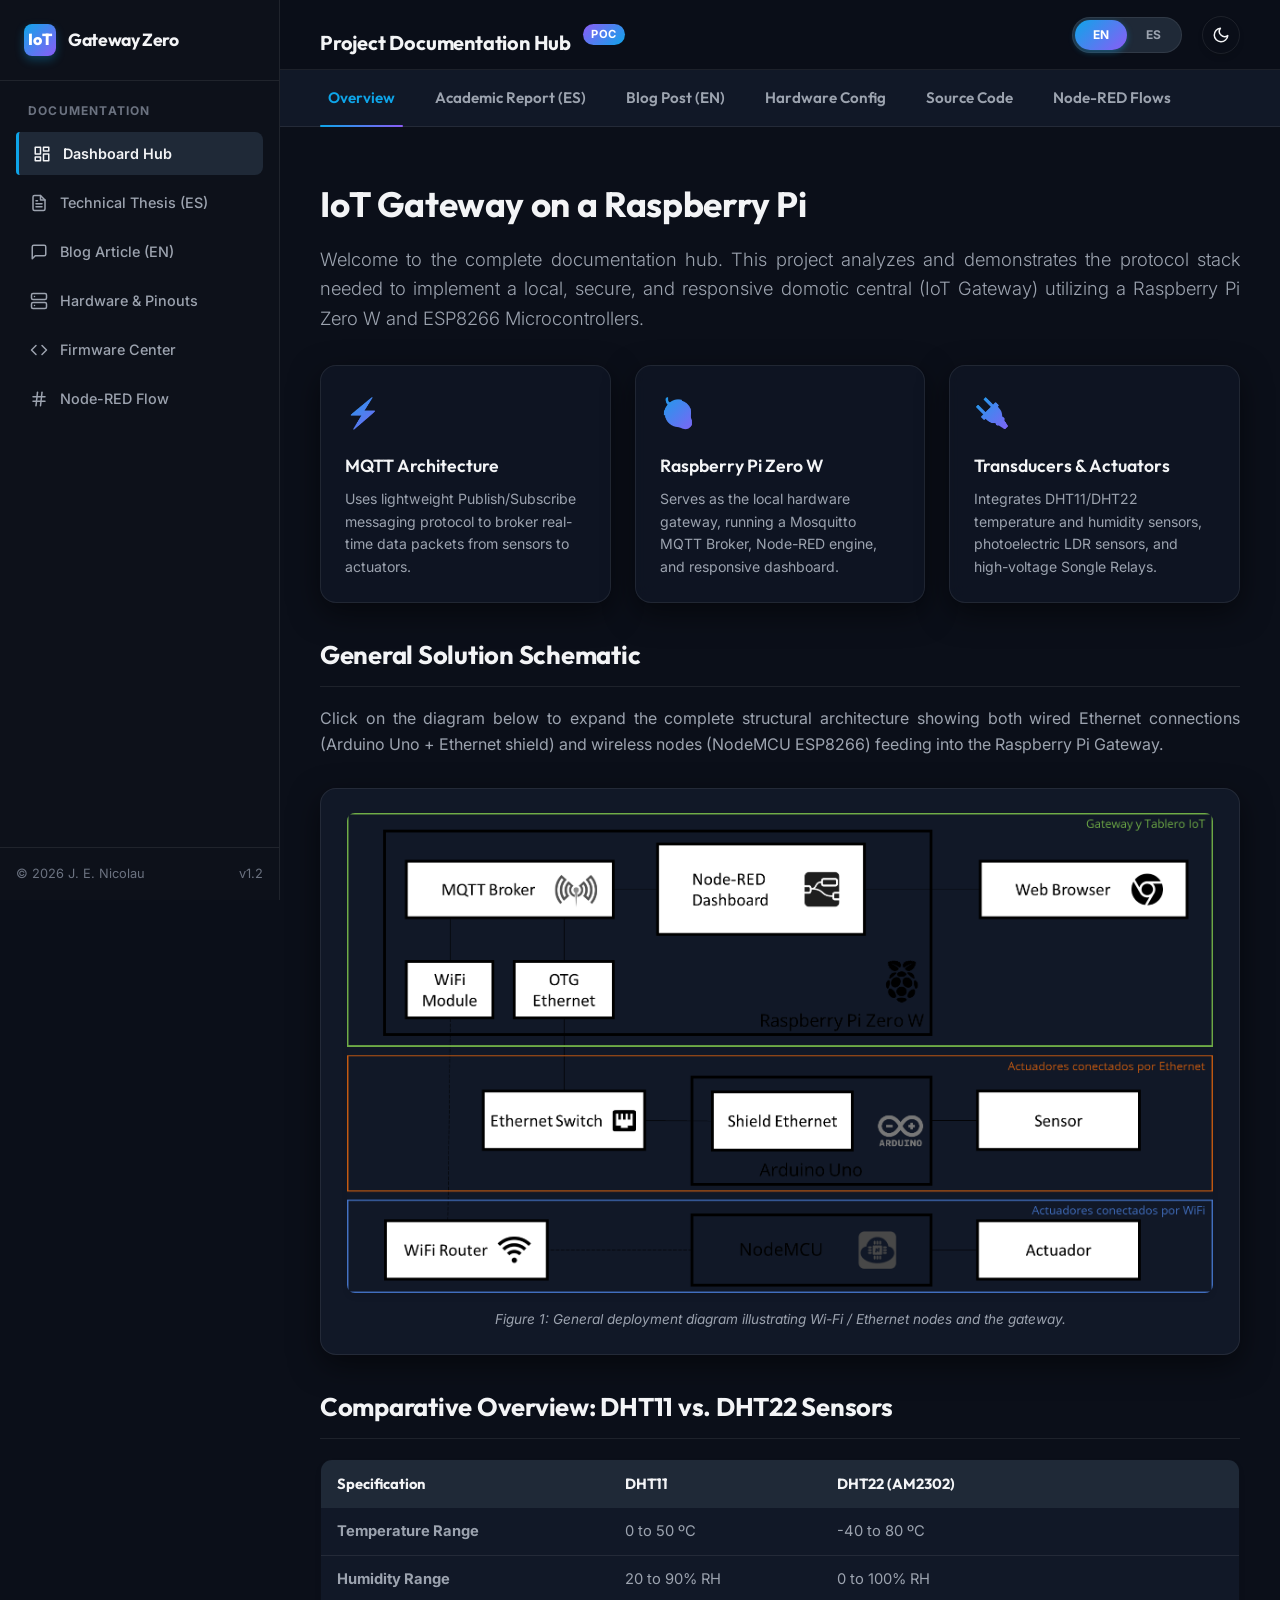
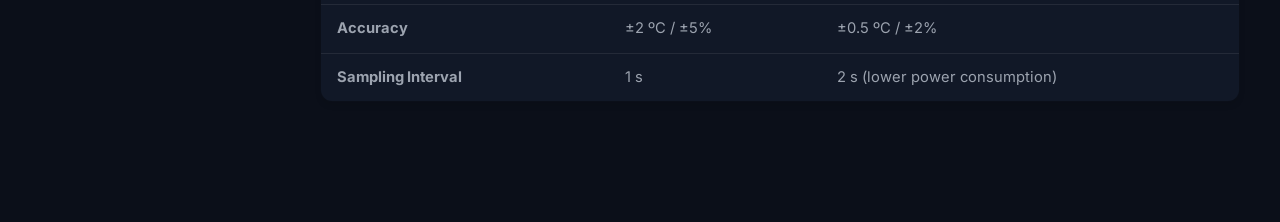
==== docs/index.html @ ce15b4e5 "feat: add ESP8266 sensor routine, project documentation, and custom documentation styling" ====
<!DOCTYPE html>
<html lang="en">
<head>
    <meta charset="UTF-8">
    <meta name="viewport" content="width=device-width, initial-scale=1.0">
    <title>Project Documentation | IoT Gateway on a Raspberry Pi</title>
    
    <!-- Google Fonts -->
    <link rel="preconnect" href="https://fonts.googleapis.com">
    <link rel="preconnect" href="https://fonts.gstatic.com" crossorigin>
    <link href="https://fonts.googleapis.com/css2?family=Fira+Code:wght@400;500;700&family=Inter:wght@300;400;500;600;700;800&family=Outfit:wght@400;500;600;700;800&display=swap" rel="stylesheet">
    
    <!-- Custom Styles -->
    <link rel="stylesheet" href="style.css">
</head>
<body data-lang="en" data-theme="dark">

    <!-- Sidebar Navigation -->
    <div class="sidebar">
        <div class="sidebar-brand">
            <div class="brand-icon">IoT</div>
            <div class="brand-name">Gateway Zero</div>
        </div>
        
        <nav class="sidebar-nav">
            <p class="nav-title">
                <span class="lang-en">Documentation</span>
                <span class="lang-es">Documentación</span>
            </p>
            <ul>
                <li class="nav-item">
                    <a class="nav-link active" onclick="switchTab('overview')">
                        <svg width="18" height="18" viewBox="0 0 24 24" fill="none" stroke="currentColor" stroke-width="2" stroke-linecap="round" stroke-linejoin="round"><rect x="3" y="3" width="7" height="9"></rect><rect x="14" y="3" width="7" height="5"></rect><rect x="14" y="12" width="7" height="9"></rect><rect x="3" y="16" width="7" height="5"></rect></svg>
                        <span class="nav-text">
                            <span class="lang-en">Dashboard Hub</span>
                            <span class="lang-es">Panel de Control</span>
                        </span>
                    </a>
                </li>
                <li class="nav-item">
                    <a class="nav-link" onclick="switchTab('thesis')">
                        <svg width="18" height="18" viewBox="0 0 24 24" fill="none" stroke="currentColor" stroke-width="2" stroke-linecap="round" stroke-linejoin="round"><path d="M14 2H6a2 2 0 0 0-2 2v16a2 2 0 0 0 2 2h12a2 2 0 0 0 2-2V8z"></path><polyline points="14 2 14 8 20 8"></polyline><line x1="16" y1="13" x2="8" y2="13"></line><line x1="16" y1="17" x2="8" y2="17"></line><polyline points="10 9 9 9 8 9"></polyline></svg>
                        <span class="nav-text">
                            <span class="lang-en">Technical Thesis (ES)</span>
                            <span class="lang-es">Trabajo Técnico (ES)</span>
                        </span>
                    </a>
                </li>
                <li class="nav-item">
                    <a class="nav-link" onclick="switchTab('blog')">
                        <svg width="18" height="18" viewBox="0 0 24 24" fill="none" stroke="currentColor" stroke-width="2" stroke-linecap="round" stroke-linejoin="round"><path d="M21 15a2 2 0 0 1-2 2H7l-4 4V5a2 2 0 0 1 2-2h14a2 2 0 0 1 2 2z"></path></svg>
                        <span class="nav-text">
                            <span class="lang-en">Blog Article (EN)</span>
                            <span class="lang-es">Artículo Blog (EN)</span>
                        </span>
                    </a>
                </li>
                <li class="nav-item">
                    <a class="nav-link" onclick="switchTab('hardware')">
                        <svg width="18" height="18" viewBox="0 0 24 24" fill="none" stroke="currentColor" stroke-width="2" stroke-linecap="round" stroke-linejoin="round"><rect x="2" y="2" width="20" height="8" rx="2" ry="2"></rect><rect x="2" y="14" width="20" height="8" rx="2" ry="2"></rect><line x1="6" y1="6" x2="6.01" y2="6"></line><line x1="6" y1="18" x2="6.01" y2="18"></line></svg>
                        <span class="nav-text">
                            <span class="lang-en">Hardware & Pinouts</span>
                            <span class="lang-es">Hardware y Pinouts</span>
                        </span>
                    </a>
                </li>
                <li class="nav-item">
                    <a class="nav-link" onclick="switchTab('code')">
                        <svg width="18" height="18" viewBox="0 0 24 24" fill="none" stroke="currentColor" stroke-width="2" stroke-linecap="round" stroke-linejoin="round"><polyline points="16 18 22 12 16 6"></polyline><polyline points="8 6 2 12 8 18"></polyline></svg>
                        <span class="nav-text">
                            <span class="lang-en">Firmware Center</span>
                            <span class="lang-es">Código de Placa</span>
                        </span>
                    </a>
                </li>
                <li class="nav-item">
                    <a class="nav-link" onclick="switchTab('nodered')">
                        <svg width="18" height="18" viewBox="0 0 24 24" fill="none" stroke="currentColor" stroke-width="2" stroke-linecap="round" stroke-linejoin="round"><line x1="4" y1="9" x2="20" y2="9"></line><line x1="4" y1="15" x2="20" y2="15"></line><line x1="10" y1="3" x2="8" y2="21"></line><line x1="16" y1="3" x2="14" y2="21"></line></svg>
                        <span class="nav-text">
                            <span class="lang-en">Node-RED Flow</span>
                            <span class="lang-es">Flujo de Node-RED</span>
                        </span>
                    </a>
                </li>
            </ul>
        </nav>
        
        <div class="sidebar-footer">
            <span>&copy; 2026 J. E. Nicolau</span>
            <span>v1.2</span>
        </div>
    </div>

    <!-- Main Content Panel Area -->
    <div class="main-content">
        <!-- Top Sticky Header -->
        <header class="top-header">
            <div class="header-title-container">
                <h1 style="font-size: 1.25rem; font-family: var(--font-display); margin-bottom: 0;">
                    <span class="lang-en">Project Documentation Hub</span>
                    <span class="lang-es">Centro de Documentación de Proyecto</span>
                </h1>
                <span class="header-tag">PoC</span>
            </div>
            
            <div class="controls-group">
                <!-- Language Toggle -->
                <div class="lang-switch-container" onclick="toggleLanguage()" title="Switch Language / Cambiar Idioma">
                    <div class="lang-slider"></div>
                    <span class="lang-option active" id="lang-en-label">EN</span>
                    <span class="lang-option" id="lang-es-label">ES</span>
                </div>
                
                <!-- Theme Toggle -->
                <button class="btn-control" onclick="toggleTheme()" title="Toggle Light/Dark Theme">
                    <svg width="18" height="18" viewBox="0 0 24 24" fill="none" stroke="currentColor" stroke-width="2" stroke-linecap="round" stroke-linejoin="round" id="theme-icon-dark"><path d="M21 12.79A9 9 0 1 1 11.21 3 7 7 0 0 0 21 12.79z"></path></svg>
                    <svg width="18" height="18" viewBox="0 0 24 24" fill="none" stroke="currentColor" stroke-width="2" stroke-linecap="round" stroke-linejoin="round" id="theme-icon-light" style="display: none;"><circle cx="12" cy="12" r="5"></circle><line x1="12" y1="1" x2="12" y2="3"></line><line x1="12" y1="21" x2="12" y2="23"></line><line x1="4.22" y1="4.22" x2="5.64" y2="5.64"></line><line x1="18.36" y1="18.36" x2="19.78" y2="19.78"></line><line x1="1" y1="12" x2="3" y2="12"></line><line x1="21" y1="12" x2="23" y2="12"></line><line x1="4.22" y1="19.78" x2="5.64" y2="18.36"></line><line x1="18.36" y1="5.64" x2="19.78" y2="4.22"></line></svg>
                </button>
            </div>
        </header>

        <!-- Dynamic Tab Navigation Bar -->
        <div class="tab-bar-container">
            <ul class="tab-bar">
                <li class="tab-item active" onclick="switchTab('overview')" id="tab-overview">
                    <span class="lang-en">Overview</span>
                    <span class="lang-es">Resumen</span>
                </li>
                <li class="tab-item" onclick="switchTab('thesis')" id="tab-thesis">
                    <span class="lang-en">Academic Report (ES)</span>
                    <span class="lang-es">Informe Académico (ES)</span>
                </li>
                <li class="tab-item" onclick="switchTab('blog')" id="tab-blog">
                    <span class="lang-en">Blog Post (EN)</span>
                    <span class="lang-es">Artículo de Blog (EN)</span>
                </li>
                <li class="tab-item" onclick="switchTab('hardware')" id="tab-hardware">
                    <span class="lang-en">Hardware Config</span>
                    <span class="lang-es">Configuración HW</span>
                </li>
                <li class="tab-item" onclick="switchTab('code')" id="tab-code">
                    <span class="lang-en">Source Code</span>
                    <span class="lang-es">Código Fuente</span>
                </li>
                <li class="tab-item" onclick="switchTab('nodered')" id="tab-nodered">
                    <span class="lang-en">Node-RED Flows</span>
                    <span class="lang-es">Flujos Node-RED</span>
                </li>
            </ul>
        </div>

        <!-- TAB 1: OVERVIEW HUB -->
        <div class="content-panel active" id="panel-overview">
            <h1 class="lang-en">IoT Gateway on a Raspberry Pi</h1>
            <h1 class="lang-es">Gateway de IoT en una Raspberry Pi</h1>
            <p class="lead-text">
                <span class="lang-en">Welcome to the complete documentation hub. This project analyzes and demonstrates the protocol stack needed to implement a local, secure, and responsive domotic central (IoT Gateway) utilizing a Raspberry Pi Zero W and ESP8266 Microcontrollers.</span>
                <span class="lang-es">Bienvenido al centro de documentación completo. Este proyecto analiza y demuestra la pila de protocolos necesarios para implementar una central domótica local, segura y responsiva (Gateway IoT) utilizando una Raspberry Pi Zero W y microcontroladores ESP8266.</span>
            </p>

            <div class="overview-grid">
                <div class="glass-card">
                    <div class="card-icon">⚡</div>
                    <div class="card-title">
                        <span class="lang-en">MQTT Architecture</span>
                        <span class="lang-es">Arquitectura MQTT</span>
                    </div>
                    <div class="card-description">
                        <span class="lang-en">Uses lightweight Publish/Subscribe messaging protocol to broker real-time data packets from sensors to actuators.</span>
                        <span class="lang-es">Utiliza el protocolo de mensajería ligero Publish/Subscribe para distribuir paquetes de datos en tiempo real de sensores a actuadores.</span>
                    </div>
                </div>
                <div class="glass-card">
                    <div class="card-icon">🍓</div>
                    <div class="card-title">
                        <span class="lang-en">Raspberry Pi Zero W</span>
                        <span class="lang-es">Raspberry Pi Zero W</span>
                    </div>
                    <div class="card-description">
                        <span class="lang-en">Serves as the local hardware gateway, running a Mosquitto MQTT Broker, Node-RED engine, and responsive dashboard.</span>
                        <span class="lang-es">Funciona como el gateway de hardware local, ejecutando el Broker Mosquitto MQTT, el motor Node-RED y el panel responsivo.</span>
                    </div>
                </div>
                <div class="glass-card">
                    <div class="card-icon">🔌</div>
                    <div class="card-title">
                        <span class="lang-en">Transducers & Actuators</span>
                        <span class="lang-es">Transductores y Actuadores</span>
                    </div>
                    <div class="card-description">
                        <span class="lang-en">Integrates DHT11/DHT22 temperature and humidity sensors, photoelectric LDR sensors, and high-voltage Songle Relays.</span>
                        <span class="lang-es">Integra sensores de temperatura y humedad DHT11/DHT22, sensores LDR fotoeléctricos y relés Songle de alta tensión.</span>
                    </div>
                </div>
            </div>

            <h2>
                <span class="lang-en">General Solution Schematic</span>
                <span class="lang-es">Esquema General de la Solución</span>
            </h2>
            <p>
                <span class="lang-en">Click on the diagram below to expand the complete structural architecture showing both wired Ethernet connections (Arduino Uno + Ethernet shield) and wireless nodes (NodeMCU ESP8266) feeding into the Raspberry Pi Gateway.</span>
                <span class="lang-es">Haga clic en el siguiente diagrama para expandir la arquitectura estructural completa que muestra las conexiones cableadas por Ethernet (Arduino Uno + escudo Ethernet) y los nodos inalámbricos (NodeMCU ESP8266) enviando datos al Gateway Raspberry Pi.</span>
            </p>
            
            <div class="diagram-container" onclick="openLightbox('images/general_architecture.png', 'General System Architecture Diagram')">
                <img class="diagram-img" src="images/general_architecture.png" alt="General System Architecture Diagram">
                <div class="diagram-caption">
                    <span class="lang-en">Figure 1: General deployment diagram illustrating Wi-Fi / Ethernet nodes and the gateway.</span>
                    <span class="lang-es">Figura 1: Diagrama de despliegue general que ilustra los nodos Wi-Fi / Ethernet y el gateway.</span>
                </div>
            </div>

            <h2>
                <span class="lang-en">Comparative Overview: DHT11 vs. DHT22 Sensors</span>
                <span class="lang-es">Resumen Comparativo: Sensores DHT11 vs. DHT22</span>
            </h2>
            <table class="compare-table">
                <thead>
                    <tr>
                        <th><span class="lang-en">Specification</span><span class="lang-es">Especificación</span></th>
                        <th>DHT11</th>
                        <th>DHT22 (AM2302)</th>
                    </tr>
                </thead>
                <tbody>
                    <tr>
                        <td><strong><span class="lang-en">Temperature Range</span><span class="lang-es">Rango de Temperatura</span></strong></td>
                        <td>0 to 50 ºC</td>
                        <td>-40 to 80 ºC</td>
                    </tr>
                    <tr>
                        <td><strong><span class="lang-en">Humidity Range</span><span class="lang-es">Rango de Humedad</span></strong></td>
                        <td>20 to 90% RH</td>
                        <td>0 to 100% RH</td>
                    </tr>
                    <tr>
                        <td><strong><span class="lang-en">Accuracy</span><span class="lang-es">Precisión</span></strong></td>
                        <td>&plusmn;2 ºC / &plusmn;5%</td>
                        <td>&plusmn;0.5 ºC / &plusmn;2%</td>
                    </tr>
                    <tr>
                        <td><strong><span class="lang-en">Sampling Interval</span><span class="lang-es">Intervalo de Lectura</span></strong></td>
                        <td>1 s</td>
                        <td>2 s (lower power consumption)</td>
                    </tr>
                </tbody>
            </table>
        </div>

        <!-- TAB 2: TECHNICAL THESIS (TFI) -->
        <div class="content-panel" id="panel-thesis">
            <h1 class="lang-en">Trabajo Final Integrador: Domotic Control Central</h1>
            <h1 class="lang-es">Trabajo Final Integrador: Central de Control Domótico</h1>
            <p class="lead-text">
                <span class="lang-en">Academic thesis submitted by Jorge Enrique Nicolau describing a home automation central focused on lighting control and presence simulation.</span>
                <span class="lang-es">Tesis académica presentada por Jorge Enrique Nicolau que describe una central de automatización del hogar enfocada en el control de iluminación y simulación de presencia.</span>
            </p>

            <h2>1. <span class="lang-en">Objective of the Solution</span><span class="lang-es">Objetivo de la Solución</span></h2>
            <p>
                <span class="lang-en">The main objective is to describe a domestic electronic control system, its hardware/software components, communication protocols, and visual representation. The platform features both mobile and web interfaces allowing users to monitor ambient parameters, switch actuators manually, set automated routines, and execute presence simulation to improve home security.</span>
                <span class="lang-es">El objetivo principal es describir una solución electrónica de uso doméstico, sus componentes hardware y software, protocolos de comunicación e interfaz visual. La plataforma cuenta con interfaces móviles y web que permiten al usuario monitorear parámetros ambientales, operar actuadores manualmente, programar rutinas automatizadas y ejecutar una simulación de presencia para mejorar la seguridad del hogar.</span>
            </p>

            <h2>2. <span class="lang-en">Functional Description</span><span class="lang-es">Descripción Funcional</span></h2>
            <p>
                <span class="lang-en">Wired and wireless transceiver nodes communicate with a central coordinator. Wired nodes rely on Arduino Uno coupled with an Ethernet shield, connected via physical LAN wiring. Wireless nodes utilize NodeMCU boards, communicating over local Wi-Fi.</span>
                <span class="lang-es">Nodos transceptores cableados e inalámbricos se comunican con un coordinador central. Los nodos cableados utilizan placas Arduino Uno junto con un protector Ethernet, conectados por cable LAN. Los nodos inalámbricos utilizan placas NodeMCU, comunicándose a través de la red Wi-Fi local.</span>
            </p>
            <div class="callout-box">
                <p>
                    <strong><span class="lang-en">Actuators:</span><span class="lang-es">Actuadores:</span></strong>
                    <span class="lang-en"> Relays read status topics regularly and toggle active loads (e.g. lamps, heaters). High voltage isolations are done via optocouplers.</span>
                    <span class="lang-es"> Los relés leen los tópicos de estado con regularidad y alternan cargas activas (ej. lámparas, calentadores). Las aislaciones de alta tensión se realizan mediante optoacopladores.</span>
                </p>
            </div>
            <div class="callout-box warning">
                <p>
                    <strong><span class="lang-en">Sensors:</span><span class="lang-es">Sensors:</span></strong>
                    <span class="lang-en"> Photoelectric LDR modules analyze ambient light. Temperature and humidity values are read from DHT22 sensors and published to the local broker.</span>
                    <span class="lang-es"> Los módulos LDR fotoeléctricos analizan la luz ambiental. Los valores de temperatura y humedad se leen desde sensores DHT22 y se publican en el broker local.</span>
                </p>
            </div>

            <h2>3. <span class="lang-en">Gateway and Rule Engine Integration</span><span class="lang-es">Integración de Gateway y Motor de Reglas</span></h2>
            <p>
                <span class="lang-en">The gateway consists of a Raspberry Pi Zero W hosting a Mosquitto MQTT broker and a Node-RED engine. Node-RED maps topics dynamically and links sensors directly to actuators. For instance, when humidity readings drop below a threshold, the engine publishes an 'on' message to the humidifier topic automatically.</span>
                <span class="lang-es">El gateway consta de una Raspberry Pi Zero W que aloja un broker Mosquitto MQTT y un motor Node-RED. Node-RED mapea tópicos dinámicamente y vincula sensores directamente a actuadores. Por ejemplo, cuando las lecturas de humedad caen por debajo de un umbral, el motor publica automáticamente un mensaje 'on' en el tópico del humidificador.</span>
            </p>
        </div>

        <!-- TAB 3: BLOG ARTICLE -->
        <div class="content-panel" id="panel-blog">
            <h1>IoT Gateway on a Pi (Blog Article)</h1>
            <p class="lead-text">
                <span class="lang-en">Detailed article focusing on implementing the protocol stack on a Raspberry Pi Zero W, deploying Node-RED dashboard UI, and ESP8266 MQTT client coding.</span>
                <span class="lang-es">Artículo detallado enfocado en implementar la pila de protocolos en una Raspberry Pi Zero W, desplegar la UI de dashboard Node-RED y programar el cliente MQTT de ESP8266.</span>
            </p>

            <h2><span class="lang-en">Technology Stack</span><span class="lang-es">Pila Tecnológica</span></h2>
            <p>
                <span class="lang-en">The standard IoT layers are implemented fully on-premises:</span>
                <span class="lang-es">Las capas estándar de IoT están totalmente implementadas localmente:</span>
            </p>
            
            <div class="diagram-container" onclick="openLightbox('images/tech_stack.png', 'IoT Platform Technology Stack')">
                <img class="diagram-img" src="images/tech_stack.png" alt="IoT Platform Technology Stack">
                <div class="diagram-caption">
                    <span class="lang-en">Figure 2: Technology Stack of the PoC, showing physical layers up to visualization.</span>
                    <span class="lang-es">Figura 2: Pila tecnológica de la PoC, mostrando las capas físicas hasta la visualización.</span>
                </div>
            </div>

            <ul>
                <li><strong><span class="lang-en">Devices</span><span class="lang-es">Dispositivos</span>:</strong> ESP8266 boards, DHT11 Temperature & Humidity, Red LED simulator.</li>
                <li><strong><span class="lang-en">Connectivity</span><span class="lang-es">Conectividad</span>:</strong> WiFi local connection using the MQTT Publish/Subscribe protocol.</li>
                <li><strong><span class="lang-en">Broker Gateway</span><span class="lang-es">Broker Gateway</span>:</strong> Mosquitto MQTT Server running on Raspbian.</li>
                <li><strong><span class="lang-en">Rule Engine & Dashboard</span><span class="lang-es">Motor de Reglas y Dashboard</span>:</strong> Node-RED flow engine + Node-RED Dashboard UI plug-in.</li>
            </ul>

            <h2><span class="lang-en">Why MQTT over HTTP?</span><span class="lang-es">¿Por qué MQTT sobre HTTP?</span></h2>
            <p>
                <span class="lang-en">Compared to HTTP, MQTT is vastly superior for resource-constrained edge computing. It stays online in a persistent TCP connection, uses very small packets (less overhead), and saves significant power for battery-operated devices. It represents a real-time data channel.</span>
                <span class="lang-es">En comparación con HTTP, MQTT es muy superior para la computación en el borde con recursos limitados. Permanece en línea en una conexión TCP persistente, utiliza paquetes muy pequeños (menos sobrecarga) y ahorra energía significativa para dispositivos alimentados por batería. Representa un canal de datos en tiempo real.</span>
            </p>
        </div>

        <!-- TAB 4: HARDWARE CONFIG -->
        <div class="content-panel" id="panel-hardware">
            <h1 class="lang-en">Hardware Configuration & Connections</h1>
            <h1 class="lang-es">Configuración de Hardware y Conexiones</h1>
            <p class="lead-text">
                <span class="lang-en">This section details how to physically wire the sensors to the NodeMCU ESP8266 board.</span>
                <span class="lang-es">Esta sección detalla cómo cablear físicamente los sensores a la placa NodeMCU ESP8266.</span>
            </p>

            <h2>
                <span class="lang-en">NodeMCU Wiring with DHT22</span>
                <span class="lang-es">Conexionado de NodeMCU con DHT22</span>
            </h2>
            <div class="diagram-container" onclick="openLightbox('images/dht_nodemcu_connection.png', 'DHT22 connection schematic to NodeMCU')">
                <img class="diagram-img" src="images/dht_nodemcu_connection.png" alt="DHT22 NodeMCU Wiring">
                <div class="diagram-caption">
                    <span class="lang-en">Figure 3: Schematic representation of DHT22 sensor and NodeMCU physical connections.</span>
                    <span class="lang-es">Figura 3: Representación esquemática del sensor DHT22 y las conexiones físicas del NodeMCU.</span>
                </div>
            </div>

            <h2>
                <span class="lang-en">Physical Breadboard Layout (DHT11 & LED)</span>
                <span class="lang-es">Disposición Física en Protoboard (DHT11 y LED)</span>
            </h2>
            <div class="diagram-container" onclick="openLightbox('images/dht_physical_photo.jpeg', 'DHT11 Physical Breadboard Photo')">
                <img class="diagram-img" src="images/dht_physical_photo.jpeg" alt="Physical Prototype Layout">
                <div class="diagram-caption">
                    <span class="lang-en">Figure 4: Prototype breadboard layout showing NodeMCU, DHT sensor and wiring.</span>
                    <span class="lang-es">Figura 4: Disposición del prototipo en protoboard que muestra el NodeMCU, el sensor DHT y el cableado.</span>
                </div>
            </div>

            <h2>
                <span class="lang-en">Pin Correlation Mapping</span>
                <span class="lang-es">Mapeo de Correlación de Pines</span>
            </h2>
            <table class="compare-table">
                <thead>
                    <tr>
                        <th>DHT22 Pin</th>
                        <th>NodeMCU Pin</th>
                        <th>Description</th>
                    </tr>
                </thead>
                <tbody>
                    <tr>
                        <td>VDD (1)</td>
                        <td>3V3</td>
                        <td>Voltage regulated power supply (3.3V)</td>
                    </tr>
                    <tr>
                        <td>DATA (2)</td>
                        <td>GPIO17 (or GPIO14 in DHT11 sketch)</td>
                        <td>Digital input channel for telemetry signals</td>
                    </tr>
                    <tr>
                        <td>GND (4)</td>
                        <td>GND</td>
                        <td>Ground reference</td>
                    </tr>
                </tbody>
            </table>
        </div>

        <!-- TAB 5: SOURCE CODE -->
        <div class="content-panel" id="panel-code">
            <h1 class="lang-en">ESP8266 Arduino Source Code</h1>
            <h1 class="lang-es">Código Fuente de Arduino ESP8266</h1>
            <p class="lead-text">
                <span class="lang-en">Browse the firmwares loaded on the microcontroller boards. Use the selectors below to switch between the DHT11 PoC and the DHT22 Academic sketch.</span>
                <span class="lang-es">Explore los firmwares cargados en las placas de microcontroladores. Utilice los selectores a continuación para alternar entre la PoC de DHT11 y el boceto académico de DHT22.</span>
            </p>

            <!-- Code Selector Tabs -->
            <div class="code-selector-bar">
                <span class="code-sel-tab active" onclick="switchCodeBlock('poc')" id="code-tab-poc">iotdevice.ino (DHT11 PoC)</span>
                <span class="code-sel-tab" onclick="switchCodeBlock('thesis')" id="code-tab-thesis">_01.temp_sensor_01.ino (DHT22 Thesis)</span>
            </div>

            <!-- Code Block 1: PoC Code -->
            <div class="code-container code-block-viewer active" id="code-block-poc">
                <div class="code-header">
                    <div class="code-title">
                        <span class="code-circle red"></span>
                        <span class="code-circle yellow"></span>
                        <span class="code-circle green"></span>
                        <span>iotdevice.ino (DHT11 PoC)</span>
                    </div>
                    <button class="btn-copy" onclick="copyCode('code-content-poc')">Copy</button>
                </div>
                <pre class="code-pre"><code id="code-content-poc"><span class="c-comment">/**
 * ESP8266 MCU routine for DHT11 reading and MQTT writing
 */</span>
<span class="c-directive">#include</span> <span class="c-string">&lt;SDHT.h&gt;</span>
<span class="c-directive">#include</span> <span class="c-string">&lt;PubSubClient.h&gt;</span>
<span class="c-directive">#include</span> <span class="c-string">&lt;ESP8266WiFi.h&gt;</span>

<span class="c-keyword">const char*</span> IOTGATEWAY = <span class="c-string">"nn.nn.nn.nn"</span>; <span class="c-comment">// Gateway IP</span>
<span class="c-keyword">const char*</span> WIFISSID = <span class="c-string">"********"</span>; 
<span class="c-keyword">const char*</span> WIFIPASS = <span class="c-string">"********"</span>; 

<span class="c-keyword">const char*</span> TOPICTEMP = <span class="c-string">"/casa/temperatura"</span>;
<span class="c-keyword">const char*</span> TOPICHUMI = <span class="c-string">"/casa/humedad"</span>;
<span class="c-keyword">const char*</span> TOPICCTRL = <span class="c-string">"/casa/humidificador"</span>;
<span class="c-keyword">const char*</span> TOPICTEST = <span class="c-string">"hello_topic"</span>;

<span class="c-directive">#define</span> DHTPIN 14     
<span class="c-directive">#define</span> LEDPIN 13     
<span class="c-directive">#define</span> DHTTYPE DHT11  
<span class="c-directive">#define</span> REPORT_INTERVAL 1
<span class="c-directive">#define</span> SERIALBPS 9600 

SDHT dht;
String clientName;
WiFiClient wifiClient;

<span class="c-type">void</span> <span class="c-func">callback</span>(<span class="c-keyword">char*</span> topic, <span class="c-keyword">byte*</span> payload, <span class="c-keyword">unsigned int</span> length) {
    Serial.print(<span class="c-string">">> Message arrived: "</span>);
    String message;
    <span class="c-keyword">for</span> (<span class="c-keyword">int</span> i = 0; i &lt; length; i++) {
        message = message + (<span class="c-keyword">char</span>)payload[i];
    }
    Serial.print(message);
    <span class="c-keyword">if</span> (message == <span class="c-string">"on"</span>) <span class="c-func">digitalWrite</span>(LEDPIN, HIGH);
    <span class="c-keyword">if</span> (message == <span class="c-string">"off"</span>) <span class="c-func">digitalWrite</span>(LEDPIN, LOW);
}

PubSubClient <span class="c-func">client</span>(IOTGATEWAY, 1883, callback, wifiClient);

<span class="c-type">void</span> <span class="c-func">setup</span>() {
    Serial.<span class="c-func">begin</span>(SERIALBPS);
    <span class="c-func">pinMode</span>(LEDPIN, OUTPUT);
    WiFi.<span class="c-func">begin</span>(WIFISSID, WIFIPASS);
    <span class="c-keyword">while</span> (WiFi.<span class="c-func">status</span>() != WL_CONNECTED) {
        <span class="c-func">delay</span>(500);
    }
    clientName += <span class="c-string">"esp8266-"</span>;
    <span class="c-keyword">if</span> (client.<span class="c-func">connect</span>((<span class="c-keyword">char*</span>)clientName.c_str())) {
        client.<span class="c-func">subscribe</span>(TOPICCTRL);
    }
}

<span class="c-type">void</span> <span class="c-func">loop</span>() {
    client.<span class="c-func">loop</span>();
    <span class="c-keyword">if</span> (dht.<span class="c-func">read</span>(DHTTYPE, DHTPIN)) {
        <span class="c-keyword">double</span> temp = dht.celsius / 10.0;
        <span class="c-keyword">double</span> humi = dht.humidity / 10.0;
        client.<span class="c-func">publish</span>(TOPICHUMI, String(humi, 1).c_str());
        client.<span class="c-func">publish</span>(TOPICTEMP, String(temp, 1).c_str());
    }
    <span class="c-func">delay</span>(REPORT_INTERVAL * 1000);
}</code></pre>
            </div>

            <!-- Code Block 2: Thesis Code -->
            <div class="code-container code-block-viewer" id="code-block-thesis">
                <div class="code-header">
                    <div class="code-title">
                        <span class="code-circle red"></span>
                        <span class="code-circle yellow"></span>
                        <span class="code-circle green"></span>
                        <span>_01.temp_sensor_01.ino (DHT22 Thesis Code)</span>
                    </div>
                    <button class="btn-copy" onclick="copyCode('code-content-thesis')">Copy</button>
                </div>
                <pre class="code-pre"><code id="code-content-thesis"><span class="c-comment">// Rutina MCU para ESP8266, lectura DHT22 y escritura con MQTT</span>

<span class="c-directive">#include</span> <span class="c-string">"DHT.h"</span>
<span class="c-directive">#include</span> <span class="c-string">&lt;PubSubClient.h&gt;</span>
<span class="c-directive">#include</span> <span class="c-string">&lt;ESP8266WiFi.h&gt;</span>

<span class="c-keyword">const char*</span> ssid = <span class="c-string">"********"</span>; 
<span class="c-keyword">const char*</span> password = <span class="c-string">"********"</span>; 

<span class="c-keyword">char*</span> topicTemp = <span class="c-string">"/casa/temperatura"</span>;
<span class="c-keyword">char*</span> topicHum = <span class="c-string">"/casa/humedad"</span>;
<span class="c-keyword">char*</span> server = <span class="c-string">"XX.XX.XX.XX"</span>; <span class="c-comment">// Server MQTT (Raspberry Pi Zero W IP)</span>
<span class="c-keyword">char*</span> hellotopic = <span class="c-string">"hello_topic"</span>; 

<span class="c-directive">#define</span> DHTPIN 17     
<span class="c-directive">#define</span> DHTTYPE DHT22   
<span class="c-directive">#define</span> REPORT_INTERVAL 30 

String clientName;
DHT <span class="c-func">dht</span>(DHTPIN, DHTTYPE, 15);
WiFiClient wifiClient;
PubSubClient <span class="c-func">client</span>(server, 1883, callback, wifiClient);

<span class="c-keyword">float</span> oldH;
<span class="c-keyword">float</span> oldT;

<span class="c-type">void</span> <span class="c-func">setup</span>() {
  Serial.<span class="c-func">begin</span>(38400);
  WiFi.<span class="c-func">begin</span>(ssid, password);
  <span class="c-keyword">while</span> (WiFi.<span class="c-func">status</span>() != WL_CONNECTED) {
    <span class="c-func">delay</span>(500);
  }
  
  clientName += <span class="c-string">"esp8266-"</span>;
  <span class="c-keyword">if</span> (client.<span class="c-func">connect</span>((<span class="c-keyword">char*</span>) clientName.c_str())) {
    client.<span class="c-func">publish</span>(hellotopic, <span class="c-string">"hello from ESP8266"</span>);
  }
  dht.<span class="c-func">begin</span>();
  oldH = -1;
  oldT = -1;
}

<span class="c-type">void</span> <span class="c-func">loop</span>() {
  <span class="c-keyword">float</span> h = dht.<span class="c-func">readHumidity</span>();
  <span class="c-keyword">float</span> t = dht.<span class="c-func">readTemperature</span>();

  <span class="c-keyword">if</span> (<span class="c-func">isnan</span>(h) || <span class="c-func">isnan</span>(t)) {
    Serial.<span class="c-func">println</span>(<span class="c-string">"¡Falla al leer del sensor DHT!"</span>);
    <span class="c-keyword">return</span>;
  }

  <span class="c-keyword">if</span> (t != oldT || h != oldH ) {
    <span class="c-func">sendTemperature</span>(String(h), String(t));
    oldT = t;
    oldH = h;
  }
  
  <span class="c-keyword">int</span> cnt = REPORT_INTERVAL;
  <span class="c-keyword">while</span> (cnt--) <span class="c-func">delay</span>(1000);
}

<span class="c-type">void</span> <span class="c-func">sendTemperature</span>(String plHum, String plTem) {
  <span class="c-keyword">if</span> (client.<span class="c-func">connected</span>()) {
    client.<span class="c-func">publish</span>(topicHum, (<span class="c-keyword">char*</span>) plHum.c_str());
    client.<span class="c-func">publish</span>(topicTemp, (<span class="c-keyword">char*</span>) plTem.c_str());
  }
}

<span class="c-type">void</span> <span class="c-func">callback</span>(<span class="c-keyword">char*</span> topic, <span class="c-keyword">byte*</span> payload, <span class="c-keyword">unsigned int</span> length) {}</code></pre>
            </div>
        </div>

        <!-- TAB 6: NODE-RED FLOWS -->
        <div class="content-panel" id="panel-nodered">
            <h1 class="lang-en">Node-RED Flow Configurations</h1>
            <h1 class="lang-es">Configuración de Flujos en Node-RED</h1>
            <p class="lead-text">
                <span class="lang-en">This section showcases how the automation loops are graphical linked.</span>
                <span class="lang-es">Esta sección muestra cómo se vinculan gráficamente los lazos de automatización.</span>
            </p>

            <h2>
                <span class="lang-en">Automated Rule: Humidifier Control Trigger</span>
                <span class="lang-es">Regla Automatizada: Disparador de Humidificador</span>
            </h2>
            <p>
                <span class="lang-en">To tie the DHT telemetry values to the Relay activator automatically, Node-RED utilizes a <strong>"network/mqtt in"</strong> node, passing payloads through a <strong>"function/function"</strong> node to check limits, ending at a <strong>"network/mqtt out"</strong> node.</span>
                <span class="lang-es">Para vincular los valores de telemetría DHT al activador de Relé automáticamente, Node-RED utiliza un nodo <strong>"network/mqtt in"</strong>, pasando cargas a través de un nodo <strong>"function/function"</strong> para evaluar límites, terminando en un nodo <strong>"network/mqtt out"</strong>.</span>
            </p>
            <div class="diagram-container" onclick="openLightbox('images/nodered_humidifier_flow.png', 'Node-RED automation flow representation')">
                <img class="diagram-img" src="images/nodered_humidifier_flow.png" alt="Node-RED Humidifier Rule Flow">
                <div class="diagram-caption">
                    <span class="lang-en">Figure 5: Node-RED flow connecting input MQTT topic to function and output topic.</span>
                    <span class="lang-es">Figura 5: Flujo Node-RED que conecta el tópico MQTT de entrada a la función y el tópico de salida.</span>
                </div>
            </div>

            <h2>
                <span class="lang-en">Condition Script Logic</span>
                <span class="lang-es">Lógica de la Función Condicional</span>
            </h2>
            <div class="diagram-container" onclick="openLightbox('images/nodered_function_details.png', 'Node-RED function script node screenshot')">
                <img class="diagram-img" src="images/nodered_function_details.png" alt="Condition Function block details">
                <div class="diagram-caption">
                    <span class="lang-en">Figure 6: Visual parameters of the JS script block inside Node-RED.</span>
                    <span class="lang-es">Figura 6: Parámetros visuales del bloque de script JS dentro de Node-RED.</span>
                </div>
            </div>

            <h2>
                <span class="lang-en">Dashboard Graphical Interface Flow</span>
                <span class="lang-es">Flujo del Dashboard de Interfaz Gráfica</span>
            </h2>
            <p>
                <span class="lang-en">The layout flow maps incoming values to dial gauges and switch triggers dynamically.</span>
                <span class="lang-es">El flujo de diseño asigna dinámicamente los valores entrantes a indicadores de cuadrante y selectores.</span>
            </p>
            <div class="diagram-container" onclick="openLightbox('images/nodered_dashboard_flow.png', 'Node-RED dashboard layout flows diagram')">
                <img class="diagram-img" src="images/nodered_dashboard_flow.png" alt="Node-RED Dashboard layout mapping">
                <div class="diagram-caption">
                    <span class="lang-en">Figure 7: Flows feeding the UI components (Gauges, Switches) in Node-RED.</span>
                    <span class="lang-es">Figura 7: Flujos que alimentan los componentes de la interfaz de usuario (indicadores, interruptores) en Node-RED.</span>
                </div>
            </div>

            <h2>
                <span class="lang-en">Rendered Responsive Dashboard UI</span>
                <span class="lang-es">UI de Dashboard Responsivo Renderizado</span>
            </h2>
            <div style="display: flex; gap: 20px; flex-wrap: wrap; justify-content: center; margin-top: 20px;">
                <div class="diagram-container" style="flex: 1; min-width: 300px;" onclick="openLightbox('images/dashboard_pc.png', 'PC Browser Dashboard view')">
                    <img class="diagram-img" src="images/dashboard_pc.png" alt="Web Browser Dashboard">
                    <div class="diagram-caption">
                        <span class="lang-en">PC Web Browser rendering</span>
                        <span class="lang-es">Renderizado en Navegador PC</span>
                    </div>
                </div>
                <div class="diagram-container" style="flex: 1; min-width: 300px;" onclick="openLightbox('images/dashboard_mobile.png', 'Mobile Smartphone Dashboard view')">
                    <img class="diagram-img" src="images/dashboard_mobile.png" alt="Mobile Dashboard View">
                    <div class="diagram-caption">
                        <span class="lang-en">Smartphone responsive rendering</span>
                        <span class="lang-es">Renderizado responsivo en Celular</span>
                    </div>
                </div>
            </div>
            
            <h2>
                <span class="lang-en">Local MQTT Testing via Terminal (CLI)</span>
                <span class="lang-es">Pruebas Locales de MQTT por Terminal (CLI)</span>
            </h2>
            <p>
                <span class="lang-en">Use terminal sessions on the Raspberry Pi Zero W to listen to the test topic and check that Mosquitto is active:</span>
                <span class="lang-es">Utilice sesiones de terminal en la Raspberry Pi Zero W para escuchar el tópico de prueba y verificar que Mosquitto esté activo:</span>
            </p>
            <div class="code-container">
                <div class="code-header">
                    <div class="code-title">Terminal SSH - Subscribe</div>
                </div>
                <pre class="code-pre"><code><span class="c-comment"># Subscribe and listen to the test channel</span>
mosquitto_sub -d -t hello_topic</code></pre>
            </div>
            <div class="code-container">
                <div class="code-header">
                    <div class="code-title">Terminal SSH - Publish</div>
                </div>
                <pre class="code-pre"><code><span class="c-comment"># Publish testing messages from a separate terminal instance</span>
mosquitto_pub -d -t hello_topic -m "hello from RaspberryPi"</code></pre>
            </div>
        </div>
    </div>

    <!-- Lightbox Modal Container -->
    <div class="lightbox-modal" id="lightbox-modal" onclick="closeLightbox()">
        <img class="lightbox-content" id="lightbox-content" src="" alt="Expanded View">
        <div class="lightbox-caption" id="lightbox-caption"></div>
    </div>

    <!-- Page Scripts -->
    <script>
        // Toggle Language
        function toggleLanguage() {
            const body = document.body;
            const currentLang = body.getAttribute('data-lang');
            const newLang = currentLang === 'en' ? 'es' : 'en';
            body.setAttribute('data-lang', newLang);
            
            // Toggle label highlights
            const enLabel = document.getElementById('lang-en-label');
            const esLabel = document.getElementById('lang-es-label');
            if (newLang === 'en') {
                enLabel.classList.add('active');
                esLabel.classList.remove('active');
            } else {
                esLabel.classList.add('active');
                enLabel.classList.remove('active');
            }
        }

        // Toggle Dark/Light Theme
        function toggleTheme() {
            const body = document.body;
            const currentTheme = body.getAttribute('data-theme') || 'dark';
            const newTheme = currentTheme === 'dark' ? 'light' : 'dark';
            body.setAttribute('data-theme', newTheme);
            
            const darkIcon = document.getElementById('theme-icon-dark');
            const lightIcon = document.getElementById('theme-icon-light');
            if (newTheme === 'dark') {
                darkIcon.style.display = 'block';
                lightIcon.style.display = 'none';
            } else {
                darkIcon.style.display = 'none';
                lightIcon.style.display = 'block';
            }
        }

        // Tab Switching Logic
        function switchTab(tabId) {
            // Remove active class from all tabs
            const tabs = document.querySelectorAll('.tab-item');
            tabs.forEach(tab => tab.classList.remove('active'));
            
            // Remove active class from all links in sidebar
            const links = document.querySelectorAll('.nav-link');
            links.forEach(link => link.classList.remove('active'));
            
            // Add active class to selected tab item & corresponding nav link
            const targetTab = document.getElementById(`tab-${tabId}`);
            if (targetTab) targetTab.classList.add('active');
            
            // Find sidebar link corresponding to index or switch index
            const navLinks = document.querySelectorAll('.nav-link');
            navLinks.forEach(link => {
                const clickAttr = link.getAttribute('onclick');
                if (clickAttr && clickAttr.includes(tabId)) {
                    link.classList.add('active');
                }
            });

            // Switch active panel
            const panels = document.querySelectorAll('.content-panel');
            panels.forEach(panel => panel.classList.remove('active'));
            
            const targetPanel = document.getElementById(`panel-${tabId}`);
            if (targetPanel) {
                targetPanel.classList.add('active');
                // Scroll main content to top
                window.scrollTo({ top: 0, behavior: 'smooth' });
            }
        }

        // Code block switching logic
        function switchCodeBlock(type) {
            const tabs = document.querySelectorAll('.code-sel-tab');
            tabs.forEach(tab => tab.classList.remove('active'));
            
            const viewers = document.querySelectorAll('.code-block-viewer');
            viewers.forEach(v => v.classList.remove('active'));
            
            document.getElementById(`code-tab-${type}`).classList.add('active');
            document.getElementById(`code-block-${type}`).classList.add('active');
        }

        // Code copier logic
        function copyCode(contentId) {
            const codeText = document.getElementById(contentId).innerText;
            navigator.clipboard.writeText(codeText).then(() => {
                const btn = document.querySelector(`#${contentId}`).closest('.code-container').querySelector('.btn-copy');
                const originalText = btn.innerText;
                btn.innerText = 'Copied!';
                setTimeout(() => {
                    btn.innerText = originalText;
                }, 2000);
            });
        }

        // Lightbox gallery modal
        function openLightbox(src, caption) {
            const modal = document.getElementById('lightbox-modal');
            const img = document.getElementById('lightbox-content');
            const cap = document.getElementById('lightbox-caption');
            
            img.src = src;
            cap.innerText = caption;
            modal.classList.add('show');
        }

        document.getElementById('lightbox-modal').addEventListener('click', function(e) {
            if (e.target !== document.getElementById('lightbox-content')) {
                closeLightbox();
            }
        });

        function closeLightbox() {
            document.getElementById('lightbox-modal').classList.remove('show');
        }
        
        // ESC key close lightbox
        document.addEventListener('keydown', (e) => {
            if (e.key === 'Escape') {
                closeLightbox();
            }
        });
    </script>
</body>
</html>
---- docs/style.css ----
/* CSS variables for Theme Toggle */
:root {
    --bg-primary: #0b0f19;
    --bg-secondary: #111827;
    --bg-sidebar: #0d111a;
    --bg-card: rgba(17, 24, 39, 0.7);
    --bg-hover: #1f2937;
    --bg-code: #1e293b;
    --text-primary: #f3f4f6;
    --text-secondary: #9ca3af;
    --text-muted: #6b7280;
    --accent: #0ea5e9;
    --accent-glow: rgba(14, 165, 233, 0.4);
    --accent-purple: #8b5cf6;
    --accent-purple-glow: rgba(139, 92, 246, 0.3);
    --border: rgba(255, 255, 255, 0.08);
    --border-hover: rgba(255, 255, 255, 0.15);
    --shadow: 0 10px 30px rgba(0, 0, 0, 0.5);
    --shadow-sm: 0 4px 6px -1px rgba(0, 0, 0, 0.1);
    --shadow-md: 0 12px 20px -5px rgba(0, 0, 0, 0.3);
    --font-sans: 'Inter', sans-serif;
    --font-display: 'Outfit', sans-serif;
    --font-mono: 'Fira Code', monospace;
    --sidebar-width: 280px;
}

[data-theme="light"] {
    --bg-primary: #f8fafc;
    --bg-secondary: #ffffff;
    --bg-sidebar: #f1f5f9;
    --bg-card: rgba(255, 255, 255, 0.8);
    --bg-hover: #e2e8f0;
    --bg-code: #f1f5f9;
    --text-primary: #0f172a;
    --text-secondary: #475569;
    --text-muted: #94a3b8;
    --accent: #0284c7;
    --accent-glow: rgba(2, 132, 199, 0.2);
    --accent-purple: #7c3aed;
    --accent-purple-glow: rgba(124, 58, 237, 0.15);
    --border: rgba(15, 23, 42, 0.08);
    --border-hover: rgba(15, 23, 42, 0.15);
    --shadow: 0 10px 30px rgba(15, 23, 42, 0.05);
    --shadow-sm: 0 4px 6px -1px rgba(0, 0, 0, 0.05);
    --shadow-md: 0 12px 20px -5px rgba(15, 23, 42, 0.1);
}

/* Language visibility logic */
body[data-lang="en"] .lang-es { display: none !important; }
body[data-lang="es"] .lang-en { display: none !important; }

/* General resets */
* {
    box-sizing: border-box;
    margin: 0;
    padding: 0;
    transition: background-color 0.3s ease, border-color 0.3s ease, color 0.3s ease;
}

body {
    font-family: var(--font-sans);
    color: var(--text-primary);
    background-color: var(--bg-primary);
    line-height: 1.6;
    overflow-x: hidden;
    display: flex;
}

a {
    color: var(--accent);
    text-decoration: none;
    transition: color 0.2s ease;
}

a:hover {
    color: var(--text-primary);
    text-decoration: underline;
}

/* App Layout */
.sidebar {
    width: var(--sidebar-width);
    height: 100vh;
    background-color: var(--bg-sidebar);
    border-right: 1px solid var(--border);
    position: fixed;
    top: 0;
    left: 0;
    display: flex;
    flex-direction: column;
    z-index: 100;
}

.main-content {
    margin-left: var(--sidebar-width);
    width: calc(100% - var(--sidebar-width));
    min-height: 100vh;
    display: flex;
    flex-direction: column;
    padding-bottom: 60px;
}

/* Sidebar components */
.sidebar-brand {
    padding: 24px;
    display: flex;
    align-items: center;
    gap: 12px;
    border-bottom: 1px solid var(--border);
}

.brand-icon {
    width: 32px;
    height: 32px;
    background: linear-gradient(135deg, var(--accent), var(--accent-purple));
    border-radius: 8px;
    display: flex;
    align-items: center;
    justify-content: center;
    color: white;
    font-weight: 800;
    font-family: var(--font-display);
    box-shadow: 0 4px 10px rgba(14, 165, 233, 0.3);
}

.brand-name {
    font-family: var(--font-display);
    font-weight: 700;
    font-size: 1.1rem;
    letter-spacing: -0.02em;
}

.sidebar-nav {
    padding: 20px 16px;
    flex-grow: 1;
    overflow-y: auto;
}

.nav-title {
    font-size: 0.75rem;
    text-transform: uppercase;
    letter-spacing: 0.1em;
    color: var(--text-muted);
    margin-bottom: 12px;
    padding-left: 12px;
    font-weight: 700;
}

.nav-item {
    list-style: none;
    margin-bottom: 6px;
}

.nav-link {
    display: flex;
    align-items: center;
    gap: 12px;
    padding: 10px 14px;
    border-radius: 8px;
    color: var(--text-secondary);
    font-size: 0.9rem;
    font-weight: 500;
    cursor: pointer;
    transition: all 0.2s ease;
}

.nav-link:hover, .nav-link.active {
    color: var(--text-primary);
    background-color: var(--bg-hover);
}

.nav-link.active {
    border-left: 3px solid var(--accent);
    border-radius: 4px 8px 8px 4px;
    background-color: var(--bg-hover);
    font-weight: 600;
}

.sidebar-footer {
    padding: 16px;
    border-top: 1px solid var(--border);
    display: flex;
    align-items: center;
    justify-content: space-between;
    font-size: 0.8rem;
    color: var(--text-muted);
}

/* Top Header */
.top-header {
    position: sticky;
    top: 0;
    width: 100%;
    height: 70px;
    background-color: rgba(11, 15, 25, 0.75);
    backdrop-filter: blur(12px);
    -webkit-backdrop-filter: blur(12px);
    border-bottom: 1px solid var(--border);
    display: flex;
    align-items: center;
    justify-content: space-between;
    padding: 0 40px;
    z-index: 90;
}

[data-theme="light"] .top-header {
    background-color: rgba(248, 250, 252, 0.75);
}

.header-title-container {
    display: flex;
    align-items: center;
    gap: 12px;
}

.header-tag {
    background: linear-gradient(135deg, var(--accent-purple), var(--accent));
    color: white;
    font-size: 0.7rem;
    font-weight: 700;
    padding: 2px 8px;
    border-radius: 99px;
    text-transform: uppercase;
    letter-spacing: 0.05em;
}

.controls-group {
    display: flex;
    align-items: center;
    gap: 20px;
}

/* Theme toggle switch */
.btn-control {
    background: none;
    border: 1px solid var(--border);
    color: var(--text-primary);
    width: 38px;
    height: 38px;
    border-radius: 50%;
    display: flex;
    align-items: center;
    justify-content: center;
    cursor: pointer;
    box-shadow: var(--shadow-sm);
    transition: all 0.2s ease;
}

.btn-control:hover {
    border-color: var(--text-secondary);
    background-color: var(--bg-hover);
    transform: scale(1.05);
}

/* Language Toggle sliding switch */
.lang-switch-container {
    position: relative;
    background-color: var(--bg-hover);
    border: 1px solid var(--border);
    border-radius: 20px;
    width: 110px;
    height: 36px;
    display: flex;
    align-items: center;
    justify-content: space-between;
    padding: 2px;
    cursor: pointer;
    user-select: none;
}

.lang-option {
    flex: 1;
    text-align: center;
    font-size: 0.75rem;
    font-weight: 700;
    z-index: 2;
    color: var(--text-secondary);
    transition: color 0.3s ease;
    text-transform: uppercase;
}

.lang-option.active {
    color: #ffffff;
}

[data-theme="light"] .lang-option.active {
    color: #ffffff;
}

.lang-slider {
    position: absolute;
    left: 2px;
    top: 2px;
    width: 52px;
    height: 30px;
    background: linear-gradient(135deg, var(--accent), var(--accent-purple));
    border-radius: 16px;
    z-index: 1;
    transition: transform 0.3s cubic-bezier(0.4, 0, 0.2, 1);
    box-shadow: 0 2px 6px rgba(14, 165, 233, 0.4);
}

body[data-lang="es"] .lang-slider {
    transform: translateX(52px);
}

/* Tabs Navigation */
.tab-bar-container {
    background-color: var(--bg-secondary);
    border-bottom: 1px solid var(--border);
    padding: 0 40px;
}

.tab-bar {
    display: flex;
    gap: 24px;
    list-style: none;
}

.tab-item {
    padding: 16px 8px;
    color: var(--text-secondary);
    font-size: 0.95rem;
    font-weight: 600;
    cursor: pointer;
    position: relative;
    font-family: var(--font-display);
}

.tab-item:hover {
    color: var(--text-primary);
}

.tab-item.active {
    color: var(--accent);
}

.tab-item.active::after {
    content: '';
    position: absolute;
    bottom: -1px;
    left: 0;
    width: 100%;
    height: 2px;
    background: linear-gradient(90deg, var(--accent), var(--accent-purple));
    border-radius: 2px;
}

/* Content Areas */
.content-panel {
    padding: 40px;
    max-width: 1200px;
    width: 100%;
    margin: 0 auto;
    display: none;
    animation: fadeIn 0.4s ease;
}

.content-panel.active {
    display: block;
}

@keyframes fadeIn {
    from { opacity: 0; transform: translateY(10px); }
    to { opacity: 1; transform: translateY(0); }
}

/* Typography spacing & accents */
h1, h2, h3, h4, h5, h6 {
    font-family: var(--font-display);
    font-weight: 700;
    color: var(--text-primary);
    margin-bottom: 1.2rem;
    letter-spacing: -0.01em;
}

h1 { font-size: 2.2rem; margin-top: 1rem; line-height: 1.2; }
h2 { font-size: 1.6rem; margin-top: 2rem; border-bottom: 1px solid var(--border); padding-bottom: 10px; }
h3 { font-size: 1.2rem; margin-top: 1.5rem; }
p { margin-bottom: 1.2rem; color: var(--text-secondary); font-size: 1rem; text-align: justify; }

.lead-text {
    font-size: 1.15rem;
    color: var(--text-secondary);
    margin-bottom: 2rem;
    font-weight: 300;
}

/* Dashboard specific layout */
.overview-grid {
    display: grid;
    grid-template-columns: repeat(auto-fit, minmax(280px, 1fr));
    gap: 24px;
    margin-bottom: 32px;
}

.glass-card {
    background-color: var(--bg-card);
    border: 1px solid var(--border);
    border-radius: 16px;
    padding: 24px;
    box-shadow: var(--shadow);
    backdrop-filter: blur(10px);
    -webkit-backdrop-filter: blur(10px);
    position: relative;
    overflow: hidden;
    transition: all 0.3s cubic-bezier(0.4, 0, 0.2, 1);
}

.glass-card:hover {
    transform: translateY(-5px);
    border-color: var(--border-hover);
    box-shadow: var(--shadow-md);
}

.glass-card::before {
    content: '';
    position: absolute;
    top: 0;
    left: 0;
    width: 100%;
    height: 4px;
    background: linear-gradient(90deg, var(--accent), var(--accent-purple));
    opacity: 0;
    transition: opacity 0.3s ease;
}

.glass-card:hover::before {
    opacity: 1;
}

.card-icon {
    font-size: 1.8rem;
    margin-bottom: 16px;
    display: inline-block;
    background: linear-gradient(135deg, var(--accent), var(--accent-purple));
    -webkit-background-clip: text;
    -webkit-text-fill-color: transparent;
}

.card-title {
    font-size: 1.1rem;
    font-weight: 600;
    margin-bottom: 8px;
    font-family: var(--font-display);
}

.card-description {
    font-size: 0.88rem;
    color: var(--text-secondary);
}

/* Metrics & comparisons styles */
.compare-table {
    width: 100%;
    border-collapse: collapse;
    margin: 20px 0;
    font-size: 0.92rem;
    box-shadow: var(--shadow-sm);
    border-radius: 12px;
    overflow: hidden;
    border: 1px solid var(--border);
}

.compare-table th {
    background-color: var(--bg-hover);
    color: var(--text-primary);
    text-align: left;
    padding: 12px 16px;
    font-weight: 700;
    font-family: var(--font-display);
}

.compare-table td {
    padding: 12px 16px;
    border-bottom: 1px solid var(--border);
    color: var(--text-secondary);
    background-color: var(--bg-secondary);
}

.compare-table tr:last-child td {
    border-bottom: none;
}

/* Diagrams Styles */
.diagram-container {
    margin: 30px 0;
    background-color: var(--bg-secondary);
    border: 1px solid var(--border);
    border-radius: 16px;
    padding: 24px;
    display: flex;
    flex-direction: column;
    align-items: center;
    gap: 16px;
    box-shadow: var(--shadow);
    cursor: pointer;
    transition: all 0.3s ease;
}

.diagram-container:hover {
    border-color: var(--accent);
    box-shadow: 0 0 20px rgba(14, 165, 233, 0.15);
}

.diagram-img {
    max-width: 100%;
    height: auto;
    border-radius: 8px;
    box-shadow: var(--shadow-sm);
    transition: transform 0.3s ease;
    max-height: 480px;
    object-fit: contain;
}

.diagram-container:hover .diagram-img {
    transform: scale(1.02);
}

.diagram-caption {
    font-size: 0.85rem;
    color: var(--text-secondary);
    font-style: italic;
    text-align: center;
}

/* Code Block Container */
.code-container {
    margin: 24px 0;
    background-color: var(--bg-secondary);
    border: 1px solid var(--border);
    border-radius: 12px;
    overflow: hidden;
    box-shadow: var(--shadow);
}

.code-header {
    background-color: var(--bg-hover);
    padding: 10px 16px;
    display: flex;
    align-items: center;
    justify-content: space-between;
    border-bottom: 1px solid var(--border);
}

.code-title {
    font-family: var(--font-mono);
    font-size: 0.85rem;
    color: var(--text-primary);
    display: flex;
    align-items: center;
    gap: 8px;
}

.code-circle {
    width: 10px;
    height: 10px;
    border-radius: 50%;
    display: inline-block;
}
.code-circle.red { background-color: #ef4444; }
.code-circle.yellow { background-color: #f59e0b; }
.code-circle.green { background-color: #10b981; }

.btn-copy {
    background: none;
    border: 1px solid var(--border);
    color: var(--text-secondary);
    padding: 4px 10px;
    border-radius: 6px;
    font-size: 0.75rem;
    cursor: pointer;
    font-family: var(--font-sans);
    font-weight: 600;
}

.btn-copy:hover {
    color: var(--text-primary);
    background-color: var(--bg-hover);
}

.code-pre {
    padding: 20px;
    overflow-x: auto;
    margin: 0;
    background-color: #0d1117; /* GitHub dark theme background */
}

.code-pre code {
    font-family: var(--font-mono);
    font-size: 0.88rem;
    color: #c9d1d9; /* Text color */
    display: block;
}

/* Basic inline styling for simple code highlight */
.c-comment { color: #8b949e; font-style: italic; }
.c-directive { color: #ff7b72; }
.c-keyword { color: #ff7b72; }
.c-type { color: #ff7b72; }
.c-string { color: #a5d6ff; }
.c-number { color: #79c0ff; }
.c-func { color: #d2a8ff; }

/* Code Selector Tabs */
.code-selector-bar {
    display: flex;
    background-color: var(--bg-hover);
    border-bottom: 1px solid var(--border);
    padding: 0 10px;
}

.code-sel-tab {
    padding: 10px 18px;
    font-size: 0.8rem;
    font-weight: 700;
    color: var(--text-secondary);
    cursor: pointer;
    font-family: var(--font-mono);
    border-bottom: 2px solid transparent;
}

.code-sel-tab:hover {
    color: var(--text-primary);
}

.code-sel-tab.active {
    color: var(--accent);
    border-bottom-color: var(--accent);
}

.code-block-viewer {
    display: none;
}

.code-block-viewer.active {
    display: block;
}

/* Callout alert boxes */
.callout-box {
    background-color: var(--bg-hover);
    border-left: 4px solid var(--accent);
    padding: 16px 20px;
    border-radius: 0 12px 12px 0;
    margin: 20px 0;
}

.callout-box.warning {
    border-left-color: var(--accent-purple);
}

.callout-box p {
    margin-bottom: 0;
    color: var(--text-primary);
    font-size: 0.95rem;
}

/* Lightbox Modal */
.lightbox-modal {
    display: none;
    position: fixed;
    z-index: 1000;
    top: 0;
    left: 0;
    width: 100vw;
    height: 100vh;
    background-color: rgba(0, 0, 0, 0.9);
    align-items: center;
    justify-content: center;
    flex-direction: column;
    cursor: zoom-out;
    opacity: 0;
    transition: opacity 0.3s ease;
}

.lightbox-modal.show {
    display: flex;
    opacity: 1;
}

.lightbox-content {
    max-width: 90%;
    max-height: 80%;
    object-fit: contain;
    border-radius: 8px;
    box-shadow: 0 10px 40px rgba(0,0,0,0.8);
    transform: scale(0.95);
    transition: transform 0.3s ease;
}

.lightbox-modal.show .lightbox-content {
    transform: scale(1);
}

.lightbox-caption {
    color: white;
    margin-top: 20px;
    font-size: 1rem;
    font-family: var(--font-display);
    text-align: center;
}

/* Responsive */
@media (max-width: 1024px) {
    :root {
        --sidebar-width: 80px;
    }
    .brand-name, .nav-title, .nav-text, .sidebar-footer span {
        display: none;
    }
    .sidebar-brand, .sidebar-footer {
        justify-content: center;
        padding: 16px 0;
    }
    .nav-link {
        justify-content: center;
        padding: 12px;
    }
    .nav-link svg {
        margin: 0;
    }
}

@media (max-width: 768px) {
    body {
        flex-direction: column;
    }
    .sidebar {
        width: 100%;
        height: 60px;
        flex-direction: row;
        justify-content: space-between;
        position: relative;
        border-right: none;
        border-bottom: 1px solid var(--border);
    }
    .sidebar-brand {
        border-bottom: none;
        padding: 0 16px;
    }
    .sidebar-nav {
        display: none; /* Can implement burger menu later if needed */
    }
    .sidebar-footer {
        display: none;
    }
    .main-content {
        margin-left: 0;
        width: 100%;
    }
    .top-header {
        padding: 0 20px;
    }
    .content-panel {
        padding: 20px;
    }
    h1 {
        font-size: 1.8rem;
    }
}
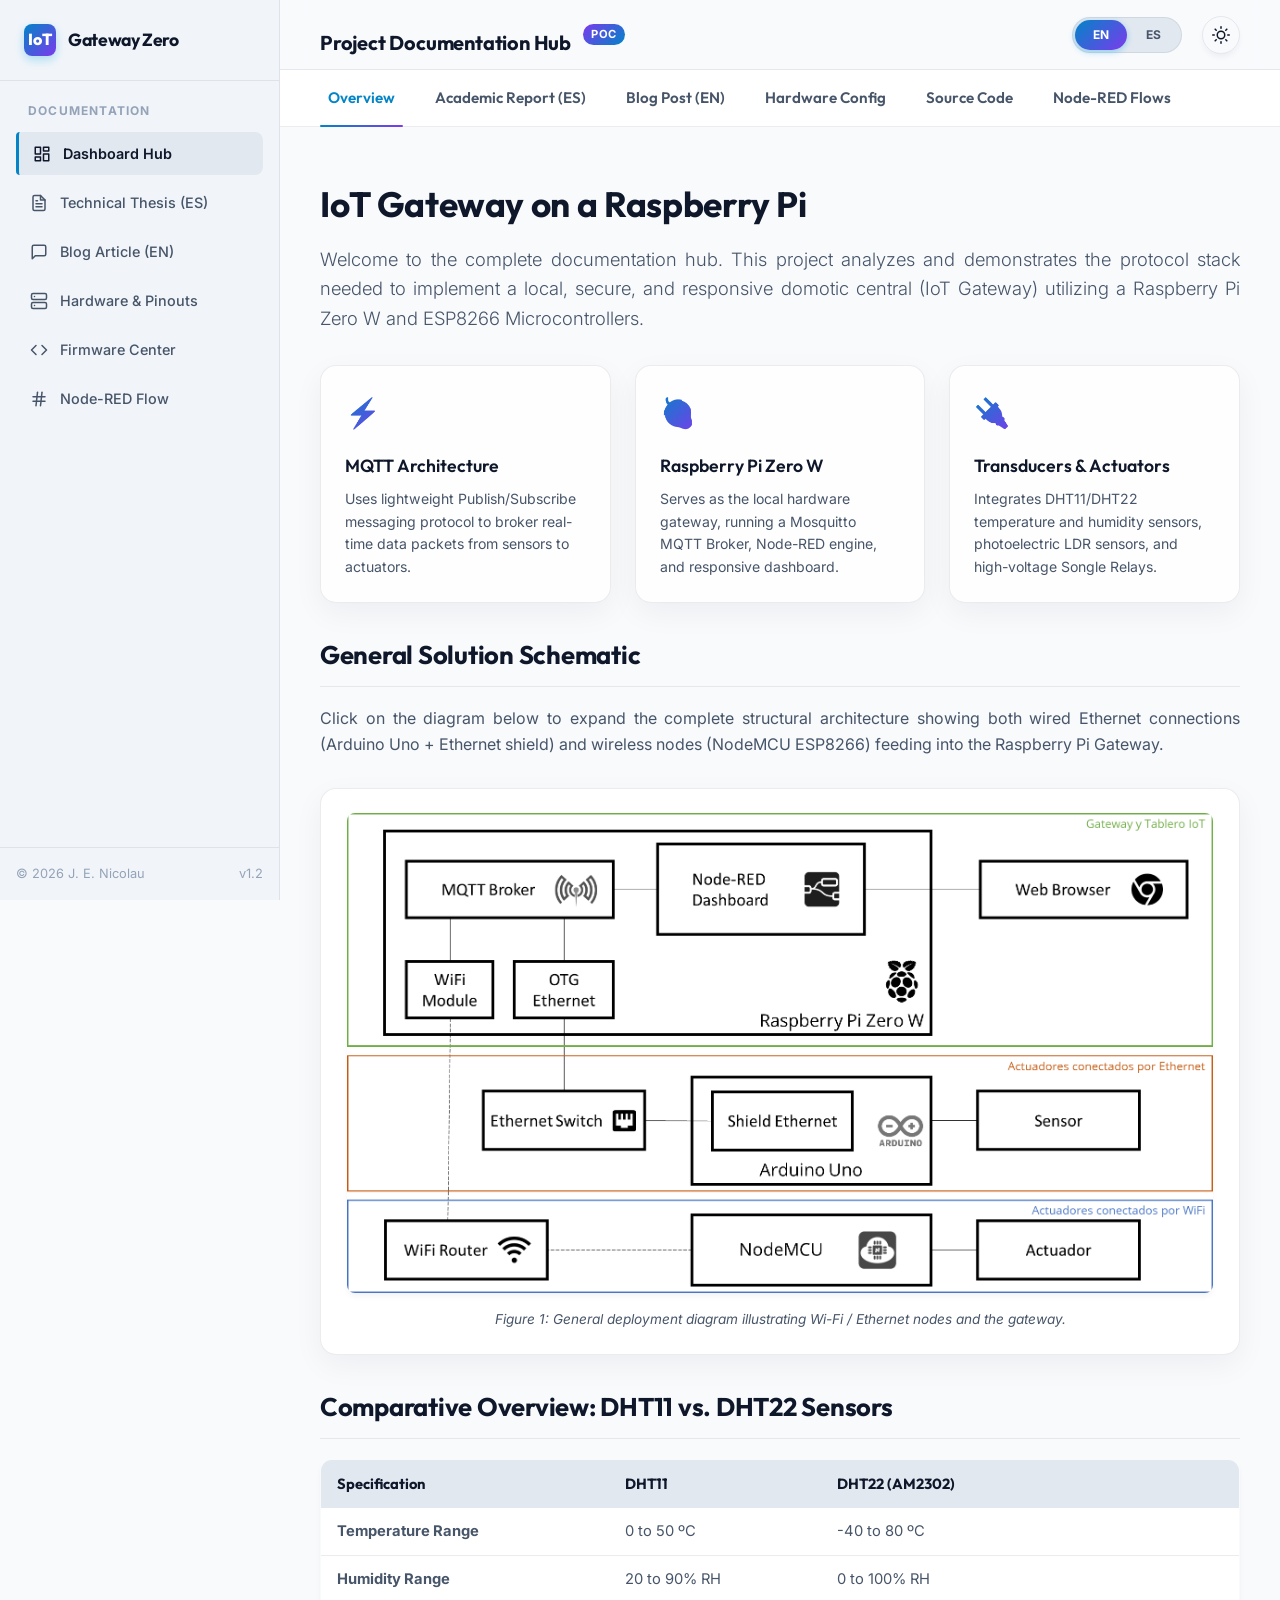
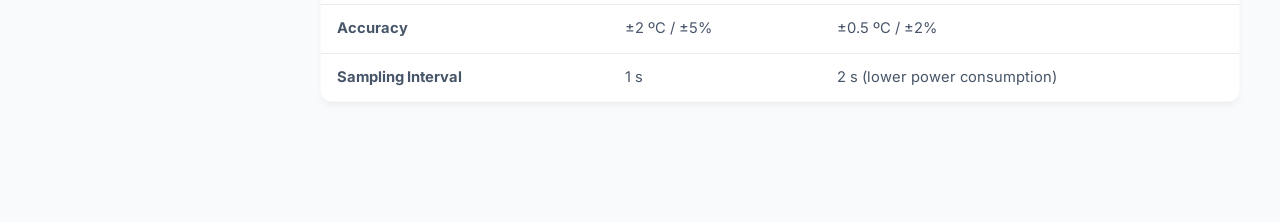
==== commit 1a0c46d6: "feat: set default documentation theme to light and update toggle icons" ====
--- a/docs/index.html
+++ b/docs/index.html
@@ -13,7 +13,7 @@
     <!-- Custom Styles -->
     <link rel="stylesheet" href="style.css">
 </head>
-<body data-lang="en" data-theme="dark">
+<body data-lang="en" data-theme="light">
 
     <!-- Sidebar Navigation -->
     <div class="sidebar">
@@ -113,8 +113,8 @@
                 
                 <!-- Theme Toggle -->
                 <button class="btn-control" onclick="toggleTheme()" title="Toggle Light/Dark Theme">
-                    <svg width="18" height="18" viewBox="0 0 24 24" fill="none" stroke="currentColor" stroke-width="2" stroke-linecap="round" stroke-linejoin="round" id="theme-icon-dark"><path d="M21 12.79A9 9 0 1 1 11.21 3 7 7 0 0 0 21 12.79z"></path></svg>
-                    <svg width="18" height="18" viewBox="0 0 24 24" fill="none" stroke="currentColor" stroke-width="2" stroke-linecap="round" stroke-linejoin="round" id="theme-icon-light" style="display: none;"><circle cx="12" cy="12" r="5"></circle><line x1="12" y1="1" x2="12" y2="3"></line><line x1="12" y1="21" x2="12" y2="23"></line><line x1="4.22" y1="4.22" x2="5.64" y2="5.64"></line><line x1="18.36" y1="18.36" x2="19.78" y2="19.78"></line><line x1="1" y1="12" x2="3" y2="12"></line><line x1="21" y1="12" x2="23" y2="12"></line><line x1="4.22" y1="19.78" x2="5.64" y2="18.36"></line><line x1="18.36" y1="5.64" x2="19.78" y2="4.22"></line></svg>
+                    <svg width="18" height="18" viewBox="0 0 24 24" fill="none" stroke="currentColor" stroke-width="2" stroke-linecap="round" stroke-linejoin="round" id="theme-icon-dark" style="display: none;"><path d="M21 12.79A9 9 0 1 1 11.21 3 7 7 0 0 0 21 12.79z"></path></svg>
+                    <svg width="18" height="18" viewBox="0 0 24 24" fill="none" stroke="currentColor" stroke-width="2" stroke-linecap="round" stroke-linejoin="round" id="theme-icon-light"><circle cx="12" cy="12" r="5"></circle><line x1="12" y1="1" x2="12" y2="3"></line><line x1="12" y1="21" x2="12" y2="23"></line><line x1="4.22" y1="4.22" x2="5.64" y2="5.64"></line><line x1="18.36" y1="18.36" x2="19.78" y2="19.78"></line><line x1="1" y1="12" x2="3" y2="12"></line><line x1="21" y1="12" x2="23" y2="12"></line><line x1="4.22" y1="19.78" x2="5.64" y2="18.36"></line><line x1="18.36" y1="5.64" x2="19.78" y2="4.22"></line></svg>
                 </button>
             </div>
         </header>
@@ -250,83 +250,690 @@
 
         <!-- TAB 2: TECHNICAL THESIS (TFI) -->
         <div class="content-panel" id="panel-thesis">
-            <h1 class="lang-en">Trabajo Final Integrador: Domotic Control Central</h1>
-            <h1 class="lang-es">Trabajo Final Integrador: Central de Control Domótico</h1>
+            <h1>
+                <span class="lang-en">Technical Thesis: Domotic Control Central (ES)</span>
+                <span class="lang-es">Trabajo Final Integrador: Central de Control Domótico</span>
+            </h1>
             <p class="lead-text">
-                <span class="lang-en">Academic thesis submitted by Jorge Enrique Nicolau describing a home automation central focused on lighting control and presence simulation.</span>
-                <span class="lang-es">Tesis académica presentada por Jorge Enrique Nicolau que describe una central de automatización del hogar enfocada en el control de iluminación y simulación de presencia.</span>
-            </p>
-
-            <h2>1. <span class="lang-en">Objective of the Solution</span><span class="lang-es">Objetivo de la Solución</span></h2>
-            <p>
-                <span class="lang-en">The main objective is to describe a domestic electronic control system, its hardware/software components, communication protocols, and visual representation. The platform features both mobile and web interfaces allowing users to monitor ambient parameters, switch actuators manually, set automated routines, and execute presence simulation to improve home security.</span>
-                <span class="lang-es">El objetivo principal es describir una solución electrónica de uso doméstico, sus componentes hardware y software, protocolos de comunicación e interfaz visual. La plataforma cuenta con interfaces móviles y web que permiten al usuario monitorear parámetros ambientales, operar actuadores manualmente, programar rutinas automatizadas y ejecutar una simulación de presencia para mejorar la seguridad del hogar.</span>
-            </p>
-
-            <h2>2. <span class="lang-en">Functional Description</span><span class="lang-es">Descripción Funcional</span></h2>
-            <p>
-                <span class="lang-en">Wired and wireless transceiver nodes communicate with a central coordinator. Wired nodes rely on Arduino Uno coupled with an Ethernet shield, connected via physical LAN wiring. Wireless nodes utilize NodeMCU boards, communicating over local Wi-Fi.</span>
-                <span class="lang-es">Nodos transceptores cableados e inalámbricos se comunican con un coordinador central. Los nodos cableados utilizan placas Arduino Uno junto con un protector Ethernet, conectados por cable LAN. Los nodos inalámbricos utilizan placas NodeMCU, comunicándose a través de la red Wi-Fi local.</span>
-            </p>
+                <span class="lang-en">Full academic report submitted by Jorge Enrique Nicolau detailing the design, hardware, protocols, and implementation of a domestic home automation central.</span>
+                <span class="lang-es">Reporte académico completo presentado por Jorge Enrique Nicolau detallando el diseño, hardware, protocolos e implantación de una central domótica de automatización del hogar.</span>
+            </p>
+
+            <div class="glass-card" style="margin-bottom: 30px; border-left: 4px solid var(--accent-purple);">
+                <h3 style="margin-top: 0; color: var(--accent-purple);">Trabajo Final Integrador</h3>
+                <p style="margin-bottom: 8px;"><strong>Alumno:</strong> Jorge Enrique NICOLAU (<a href="mailto:jenicolau@gmail.com">jenicolau@gmail.com</a>)</p>
+                <p style="margin-bottom: 8px;"><strong>Solución Propuesta:</strong> Central de Control Domótico</p>
+                <p style="margin-bottom: 8px;"><strong>Empresa o industria a aplicar:</strong> Control electrónico de dispositivos caseros.</p>
+                <p style="margin-bottom: 8px;"><strong>Objetivo del trabajo:</strong> Describir una solución de uso doméstico, sus componentes, tecnología, mapa de solución e implementación a alto nivel. La plataforma de control domótico de dispositivos de iluminación contará con administración vía Web y vía móvil tanto para monitoreo de sensores como para utilización de activadores; además contará con un módulo de de programación de artefactos y simulación de presencia.</p>
+                <p style="margin-bottom: 0;"><strong>Ámbito de aplicación de la solución WiFi y Ethernet:</strong> Control Domótico en base a la información recolectada por sensores ambientales y Simulación de Presencia.</p>
+            </div>
+
+            <h2>1. Descripción de Componentes de la Solución</h2>
+            
+            <p><strong>Sensores a utilizar:</strong></p>
+            <ul>
+                <li><strong>Temperatura y Humedad (Sensor DHT22):</strong> De los sensores más comunes de uso más extendido con Arduino están los sensores DHT11 y DHT22; se eligió este último por su mejor rango de medición tanto de temperatura (0 a 50 ºC el DHT11 vs -40 a 80 ºC el DHT22) como de humedad (20 a 90% del DHT11 vs 0 a 100% del DHT22); además tiene la ventaja de consumir menos energía ya que el DHT22 envía lecturas cada 2 segundos contra 1 segundo del DHT11. Por último, para un nivel de precio no muy distinto (USD 1 a 5 del DHT11 vs USD 4 a 10 DHT22) el DHT22 (+/-0.5ºC y +/-2% de humedad) es más preciso que el DHT11 (+/-2 ºC y +/-5% de humedad).</li>
+                <li><strong>Fotoeléctrico (Sensor basado en LDR y comparador LM393):</strong> Generalmente implementado como un módulo de detección de un fotorresistor y comparador de voltaje en un chip para conexión a Arduino.</li>
+            </ul>
+
+            <p style="margin-top: 15px;"><strong>Actuadores a utilizar:</strong></p>
+            <ul>
+                <li><strong>Relés (Módulo con relé SONGLE):</strong> Normalmente implementado en un módulo de un canal a 5V compatible con el conexionado de Arduino, se selecciona este módulo dada su capacidad de carga a controlar (hasta 10A 250VAC).</li>
+            </ul>
+
+            <p style="margin-top: 15px;"><strong>Protocolos a utilizar:</strong></p>
+            <ul>
+                <li><strong>MQTT:</strong> Utilizado para la conexión lógica de dispositivos IoT con el Broker.</li>
+                <li><strong>HTTP:</strong> Utilizado para la conexión de la interfaz de usuario final con Node-RED para la composición del Dashboard.</li>
+                <li><strong>WiFi:</strong> Utilizado para la conexión de placas inalámbricas con el Broker MQTT.</li>
+                <li><strong>Ethernet:</strong> Utilizado para la conexión de placas cableadas con el Broker MQTT.</li>
+            </ul>
+
+            <p style="margin-top: 15px;"><strong>Gateway MQTT & Interfaces Gráficas:</strong></p>
+            <ul>
+                <li><strong>Gateway MQTT:</strong> Broker en la red local implementado con una Raspberry Pi Zero W tanto con interfaz Ethernet (OTG Ethernet) como WiFi (onboard en el Pi Zero W). El software de broker se implementa mediante Mosquitto MQTT Server.</li>
+                <li><strong>Interfaces Gráficas y Dashboards:</strong> El dashboard se implementa mediante una instalación local de Node-RED Dashboard, también funcionando sobre la Raspberry Pi Zero W.</li>
+            </ul>
+
+            <h2>2. Descripción Funcional General de la Solución</h2>
+            <p>La solución consiste en una central domótica orientada al control de la iluminación y simulación de presencia. Consiste en dos tipos básicos de transductores:</p>
+            <ol style="margin-left: 20px; margin-bottom: 20px;">
+                <li><strong>Los actuadores</strong> son placas con módulo relé compatible con Arduino conectado a una placa NodeMCU ESP8266 (específicamente el board ESP8266 12E NodeMCU basado en el MCU ESP8266) si son inalámbricos o un Arduino Uno con shield Ethernet si están “cableados” a la LAN.</li>
+                <li><strong>Los sensores</strong> son placas con módulo de sensor fotoeléctrico compatible con Arduino conectado a una placa Arduino Nano conectado a una placa NodeMCU si son inalámbricos o un Arduino Uno con shield Ethernet si están conectados a la LAN. También hay una versión que conecta un sensor de temperatura y humedad a la placa Arduino o NodeMCU.</li>
+            </ol>
+            <p>Los dos tipos de placa tienen en el microcontrolador una rutina que implementa un cliente de MQTT. Para el caso de la placa actuadora está leyendo a intervalos regulares su correspondiente tópico de estado en el broker MQTT y reacciona abriendo o cerrando el relé en función del valor leído. Para el caso de la placa con el sensor, está escribiendo a intervalos regulares sus lecturas del sensor fotovoltaico o de valores de temperatura y de humedad ambiente en su correspondiente tópico en el broker MQTT.</p>
+            <p>Por ser dispositivos hogareños, la alimentación de las placas está dada por fuentes adaptadoras de 220V AC a 5V CC.</p>
+            <p>La “central” de este esquema domótico está implementada por una Raspberry Pi Zero W que implementa un Broker MQTT, un servidor Node-RED y un backend con cliente MQTT (incorporado en Node-RED). La parte del servicio del broker del gateway Raspberry es el que se encarga de publicar en los tópicos de los sensores y distribuir en los tópicos de los actuadores. La parte del servidor Node-RED publica una aplicación web responsiva de modo de poder ser accedida tanto por clientes PC como clientes móviles con una interfaz de usuario adaptativa. Toda la lógica de control e interfaz de backend está implementada mediante Node-RED.</p>
+
             <div class="callout-box">
-                <p>
-                    <strong><span class="lang-en">Actuators:</span><span class="lang-es">Actuadores:</span></strong>
-                    <span class="lang-en"> Relays read status topics regularly and toggle active loads (e.g. lamps, heaters). High voltage isolations are done via optocouplers.</span>
-                    <span class="lang-es"> Los relés leen los tópicos de estado con regularidad y alternan cargas activas (ej. lámparas, calentadores). Las aislaciones de alta tensión se realizan mediante optoacopladores.</span>
-                </p>
-            </div>
-            <div class="callout-box warning">
-                <p>
-                    <strong><span class="lang-en">Sensors:</span><span class="lang-es">Sensors:</span></strong>
-                    <span class="lang-en"> Photoelectric LDR modules analyze ambient light. Temperature and humidity values are read from DHT22 sensors and published to the local broker.</span>
-                    <span class="lang-es"> Los módulos LDR fotoeléctricos analizan la luz ambiental. Los valores de temperatura y humedad se leen desde sensores DHT22 y se publican en el broker local.</span>
-                </p>
-            </div>
-
-            <h2>3. <span class="lang-en">Gateway and Rule Engine Integration</span><span class="lang-es">Integración de Gateway y Motor de Reglas</span></h2>
-            <p>
-                <span class="lang-en">The gateway consists of a Raspberry Pi Zero W hosting a Mosquitto MQTT broker and a Node-RED engine. Node-RED maps topics dynamically and links sensors directly to actuators. For instance, when humidity readings drop below a threshold, the engine publishes an 'on' message to the humidifier topic automatically.</span>
-                <span class="lang-es">El gateway consta de una Raspberry Pi Zero W que aloja un broker Mosquitto MQTT y un motor Node-RED. Node-RED mapea tópicos dinámicamente y vincula sensores directamente a actuadores. Por ejemplo, cuando las lecturas de humedad caen por debajo de un umbral, el motor publica automáticamente un mensaje 'on' en el tópico del humidificador.</span>
-            </p>
+                <p><strong>Caso de Uso Típico (Sensor/Actuador):</strong> Un caso típico es el sensor de humedad que reporta el valor en un tópico en el que también está suscrito un actuador de relé que tiene conectado un humidificador. La relación de activación por umbral se implementa en Node-RED conectando un nodo MQTT In, un nodo Función (con la lógica) y un nodo MQTT Out de la siguiente manera:</p>
+            </div>
+
+            <div class="diagram-container" onclick="openLightbox('images/image1.png', 'Flujo de Regla del Humidificador en Node-RED / Node-RED Humidifier Automation Flow')">
+                <img class="diagram-img" src="images/image1.png" alt="Flujo de Regla de Humidificador Node-RED">
+                <div class="diagram-caption">Figura 1: Flujo en Node-RED que conecta la entrada MQTT, la evaluación de umbral y la salida MQTT.</div>
+            </div>
+
+            <p>Y dentro de la función simplemente se evalúa si activar o no el humidificador (el valor de humedad leído se recibe en <code>msg.payload</code>, se evalúa y se retransmite hacia el nodo de salida):</p>
+
+            <div class="diagram-container" onclick="openLightbox('images/image3.png', 'Código de Evaluación en Nodo Función / Node-RED Function Node Logic')">
+                <img class="diagram-img" src="images/image3.png" alt="Código de Evaluación Node-RED">
+                <div class="diagram-caption">Figura 2: Código interno del nodo de función evaluando el umbral de humedad.</div>
+            </div>
+
+            <h2>3. Esquemático de Arquitectura General de la Solución</h2>
+            <p>El diagrama general de despliegue de la solución, simplificado a un actuador inalámbrico, un sensor conectado por LAN, el broker local, las interfaces de usuario y el motor de reglas de Node-RED:</p>
+
+            <div class="diagram-container" onclick="openLightbox('images/image2.png', 'Esquemático de la Arquitectura General / General Solution Deployment Schematic')">
+                <img class="diagram-img" src="images/image2.png" alt="Arquitectura General de Despliegue">
+                <div class="diagram-caption">Figura 3: Esquemático completo que ilustra los sectores WiFi y Ethernet del gateway domótico.</div>
+            </div>
+
+            <p>Se diferencian tres sectores principales:</p>
+            <ul>
+                <li><strong>Los actuadores conectados al Gateway por WiFi:</strong> Implementan la pila tecnológica basada en NodeMCU ESP8266.</li>
+                <li><strong>Los actuadores conectados al Gateway por Ethernet:</strong> Implementan la pila tecnológica basada en Arduino Uno con Shield Ethernet.</li>
+                <li><strong>Gateway y Tablero IoT:</strong> Raspberry Pi Zero W ejecutando Mosquitto (Broker MQTT local) y Node-RED.</li>
+            </ul>
+
+            <h2>4. Ejemplo de Arquitectura Detallada de la Solución</h2>
+            <p>En esta sección se describe el esquema detallado de bajo nivel para la conexión física del sensor de temperatura y humedad DHT22 a la placa inalámbrica NodeMCU ESP8266, y el firmware correspondiente en C++.</p>
+
+            <h3>4.1. Conexión del Sensor DHT22 al NodeMCU ESP8266</h3>
+            <p>El conexionado físico del sensor y del simulador de actuador (un diodo LED rojo) se realiza de la siguiente manera:</p>
+
+            <div class="diagram-container" onclick="openLightbox('images/image5.png', 'Conexionado Físico del Sensor DHT22 al NodeMCU / Physical Connection Schematic')">
+                <img class="diagram-img" src="images/image5.png" alt="Conexión Física DHT22 NodeMCU">
+                <div class="diagram-caption">Figura 4: Diagrama de conexión física de componentes y señales al microcontrolador.</div>
+            </div>
+
+            <p>Correlación de pines entre el sensor DHT22, el diodo LED y el NodeMCU ESP8266 (ESP-12E):</p>
+
+            <div style="display: flex; gap: 20px; flex-wrap: wrap; margin-bottom: 24px;">
+                <div style="flex: 1; min-width: 200px;" class="diagram-container" onclick="openLightbox('images/image4.png', 'Sensor DHT22')">
+                    <img class="diagram-img" src="images/image4.png" alt="Sensor DHT22">
+                    <div class="diagram-caption">Figura 5a: Sensor DHT22.</div>
+                </div>
+                <div style="flex: 1; min-width: 250px;" class="diagram-container" onclick="openLightbox('images/image7.jpg', 'Pinout de ESP-12E NodeMCU')">
+                    <img class="diagram-img" src="images/image7.jpg" alt="NodeMCU Pinout">
+                    <div class="diagram-caption">Figura 5b: Pinout de NodeMCU ESP8266 (ESP-12E).</div>
+                </div>
+                <div style="flex: 1; min-width: 200px;" class="diagram-container" onclick="openLightbox('images/image6.png', 'Montaje físico en breadboard')">
+                    <img class="diagram-img" src="images/image6.png" alt="Montaje físico en breadboard">
+                    <div class="diagram-caption">Figura 5c: Montaje físico del prototipo en breadboard.</div>
+                </div>
+            </div>
+
+            <table class="compare-table">
+                <thead>
+                    <tr>
+                        <th>Pin DHT22</th>
+                        <th>Pin ESP12-E NodeMCU v3</th>
+                        <th>Descripción</th>
+                    </tr>
+                </thead>
+                <tbody>
+                    <tr>
+                        <td><strong>VDD (1)</strong></td>
+                        <td>3V3</td>
+                        <td>Alimentación del sensor mediante la salida regulada de 3.3V en placa.</td>
+                    </tr>
+                    <tr>
+                        <td><strong>DATA (2)</strong></td>
+                        <td>17-GPIO2-TXD1 (o pin configurado)</td>
+                        <td>Transmisión serial de datos digitales de humedad y temperatura.</td>
+                    </tr>
+                    <tr>
+                        <td><strong>GND (4)</strong></td>
+                        <td>GND</td>
+                        <td>Conexión a tierra común.</td>
+                    </tr>
+                </tbody>
+            </table>
+
+            <p style="margin-top: 15px;">Este módulo NodeMCU está alimentado por una fuente adaptadora de 220V CA a 5V CC conectada directamente a su puerto micro USB.</p>
+
+            <h3>4.2. Rutina del NodeMCU para la lectura del DHT22 y cliente MQTT</h3>
+            <p>El programa del microcontrolador realiza la lectura del sensor DHT22, establece la conexión a la red Wi-Fi y mantiene un cliente MQTT para leer y escribir en los tópicos correspondientes:</p>
+
+            <div class="code-container">
+                <div class="code-header">
+                    <span class="code-title">
+                        <span class="code-circle red"></span>
+                        <span class="code-circle yellow"></span>
+                        <span class="code-circle green"></span>
+                        DHT22_ESP8266_MQTT.ino
+                    </span>
+                    <button class="btn-copy" onclick="copyCode(this)">Copy</button>
+                </div>
+                <pre class="code-pre"><code>// Rutina MCU para ESP8266, lectura DHT22 y escritura con MQTT
+#include "DHT.h" // Bibliotecas con funciones de acceso al sensor DHT22
+#include &lt;PubSubClient.h&gt; // Bibliotecas con funciones que implementan MQTT
+#include &lt;ESP8266WiFi.h&gt; // Bibliotecas con funciones de conexión a WiFi
+
+const char* ssid = "********"; // En la implementación, el nombre de la WiFi
+const char* password = "********"; // En la implementación, el password de la WiFi
+
+char* topicTemp = "/casa/temperatura"; // Tópico en el que va a escribir la temperatura 
+char* topicHum = "/casa/humedad"; // Tópico en el que va a escribir la humedad
+char* server = "XX.XX.XX.XX"; // Server MQTT--aquí va la IP del Raspberry Pi Zero W
+char* hellotopic = "hello_topic"; // Tópico de Prueba 
+
+#define DHTPIN 17     // En cuál PIN está conectado (GPIO2)
+#define DHTTYPE DHT22   // DHT 22 (AM2302); código interno de DHT
+#define REPORT_INTERVAL 30 // reporta la temperatura cada 30 segundos
+
+String clientName;
+DHT dht(DHTPIN, DHTTYPE, 15);
+WiFiClient wifiClient;
+PubSubClient client(server, 1883, callback, wifiClient);
+
+float oldH;
+float oldT;
+
+void setup() {
+  Serial.begin(38400);
+  Serial.println("Inicialización DHT");
+  delay(20);
+  Serial.println();
+  Serial.println();
+  Serial.print("Conectando a ");
+  Serial.println(ssid);
+  WiFi.mode(WIFI_STA);
+  WiFi.begin(ssid, password);
+  while (WiFi.status() != WL_CONNECTED) {
+    delay(500);
+    Serial.print(".");
+  }
+  Serial.println("");
+  Serial.println("WiFi Conectado");
+  Serial.println("Dirección IP: ");
+  Serial.println(WiFi.localIP());
+  clientName += "esp8266-";
+  uint8_t mac[6];
+  WiFi.macAddress(mac);
+  clientName += macToStr(mac);
+  clientName += "-";
+  clientName += String(micros() & 0xff, 16);
+  Serial.print("Conectando a ");
+  Serial.print(server);
+  Serial.print(" como ");
+  Serial.println(clientName);
+  
+  if (client.connect((char*) clientName.c_str())) {
+    Serial.println("Conectado al Broker MQTT");
+    Serial.print("El tópico es: ");
+    Serial.println(hellotopic);
+    if (client.publish(hellotopic, "hello from ESP8266")) {
+      Serial.println("Publicado OK");
+    } else {
+      Serial.println("Falló Publicación");
+    }
+  } else {
+    Serial.println("Falló conexión a MQTT");
+    Serial.println("Se resetea y prueba de nuevo...");
+    abort();
+  }
+  dht.begin();
+  oldH = -1;
+  oldT = -1;
+}
+
+void loop() {
+  float h = dht.readHumidity();
+  float t = dht.readTemperature();
+  if (isnan(h) || isnan(t)) {
+    Serial.println("¡Falla al leer del sensor DHT!");
+    return;
+  }
+  Serial.print("Humedad: ");
+  Serial.print(h);
+  Serial.print(" %	");
+  Serial.print("Temperatura: ");
+  Serial.print(t);
+  Serial.println(" *C ");
+  
+  String payloadH = String(h);
+  String payloadT = String(t);
+  
+  if (t != oldT || h != oldH ) {
+    sendTemperature(payloadH, payloadT);
+    oldT = t;
+    oldH = h;
+  }
+  
+  int cnt = REPORT_INTERVAL;
+  while (cnt--) {
+    delay(1000);
+  }
+}
+
+void sendTemperature(String plHum, String plTem) {
+  if (!client.connected()) {
+    if (client.connect((char*) clientName.c_str())) {
+      Serial.println("Conectado nuevamente a Broker MQTT");
+      Serial.print("Los tópicos son: ");
+      Serial.print(topicTemp);
+      Serial.print(" y ");
+      Serial.println(topicHum);
+    } else {
+      Serial.println("Falló conexión a MQTT");
+      Serial.println("Se resetea y prueba de nuevo...");
+      abort();
+    }
+  }
+  if (client.connected()) {
+    Serial.print("Enviando lectura al server: Humedad ");
+    Serial.println(plHum);
+    if (client.publish(topicHum, (char*) plHum.c_str())) {
+      Serial.println("Publicada Humedad OK");
+    } else {
+      Serial.println("Falló publicación Humedad");
+    }
+    Serial.print("Enviando lectura al server: Temperatura ");
+    Serial.println(plTem);
+    if (client.publish(topicTemp, (char*) plTem.c_str())) {
+      Serial.println("Publicada Temperatura OK");
+    } else {
+      Serial.println("Falló publicación Temperatura");
+    }
+  }
+}
+
+void callback(char* topic, byte* payload, unsigned int length) {
+  // handle message arrived
+}
+
+String macToStr(const uint8_t* mac) {
+  String result;
+  for (int i = 0; i < 6; ++i) {
+    result += String(mac[i], 16);
+    if (i < 5) result += ':';
+  }
+  return result;
+}</code></pre>
+            </div>
+
+            <h2>5. Implantación del Mosquitto MQTT en el Raspberry Pi Zero W</h2>
+            <p>En el servidor Raspberry Pi se debe automatizar la inicialización de Mosquitto en las rutinas de inicio de Raspbian. Para comprobar el funcionamiento local de Mosquitto podemos iniciar una sesión SSH y utilizar los comandos CLI correspondientes:</p>
+
+            <p>1. Terminal de Suscripción (Escucha):</p>
+            <div class="code-container">
+                <div class="code-header">
+                    <span class="code-title">
+                        <span class="code-circle red"></span>
+                        <span class="code-circle yellow"></span>
+                        <span class="code-circle green"></span>
+                        Terminal (Suscripción SSH)
+                    </span>
+                    <button class="btn-copy" onclick="copyCode(this)">Copy</button>
+                </div>
+                <pre class="code-pre"><code>mosquitto_sub -d -t hello_topic</code></pre>
+            </div>
+
+            <p>2. Terminal de Publicación (Envío):</p>
+            <div class="code-container">
+                <div class="code-header">
+                    <span class="code-title">
+                        <span class="code-circle red"></span>
+                        <span class="code-circle yellow"></span>
+                        <span class="code-circle green"></span>
+                        Terminal (Publicación SSH)
+                    </span>
+                    <button class="btn-copy" onclick="copyCode(this)">Copy</button>
+                </div>
+                <pre class="code-pre"><code>mosquitto_pub –d –t hello_topic –m "hello from RaspberryPi"</code></pre>
+            </div>
+
+            <p>Al publicar el mensaje, la ventana de suscripción visualizará en tiempo real: <code>"hello from RaspberryPi"</code>.</p>
+
+            <h2>6. Implantación del Dashboard en Node-RED en el Raspberry Pi</h2>
+            <p>Se utiliza Node-RED para implementar el flujo de lectura/publicación de tópicos de control y visualizaciones del estado. Node-RED define los flujos de servicios y proporciona interfaces de usuario responsivas que se actualizan en tiempo real.</p>
+            <p>Definición del flujo de lectura de tópicos de variables ambientales y actuador:</p>
+
+            <div class="diagram-container" onclick="openLightbox('images/image8.png', 'Flujo de Dashboard en Node-RED / Node-RED Dashboard Logic Flow')">
+                <img class="diagram-img" src="images/image8.png" alt="Flujo Dashboard Node-RED">
+                <div class="diagram-caption">Figura 6: Flujo de conexión de nodos de suscripción MQTT a componentes gráficos del dashboard.</div>
+            </div>
+
+            <p>Vistas finales responsivas del tablero:</p>
+
+            <div class="diagram-container" onclick="openLightbox('images/image9.png', 'Tablero en Navegador Web y Smartphone / Responsive Dashboard Rendering')">
+                <img class="diagram-img" src="images/image9.png" alt="Dashboard Rendered PC and Phone">
+                <div class="diagram-caption">Figura 7: Visualización del dashboard en una PC con navegador web (izquierda) y en un Smartphone (derecha).</div>
+            </div>
+
+            <h2>7. Observaciones, Conclusiones y Necesidad de Mejora</h2>
+            <p>Esta solución está planteada como una prueba de concepto (PoC) de la instalación de todos los componentes involucrados en una implementación de IoT, desde el sensor hasta el usuario final, eligiendo explícitamente no delegar tareas a plataformas en la nube para comprobar el funcionamiento de cada capa.</p>
+            <p>Para una versión productiva o comercial, es aconsejable utilizar brokers, repositorios de datos y motores de visualización en la nube (ej. AWS IoT, Google Cloud IoT, Azure IoT Hub) para mejorar redundancia, escalabilidad y disponibilidad, además de simplificar las tareas de seguridad en redes expuestas a internet.</p>
+            <p>El conexionado físico actual se monta sobre breadboards de desarrollo rápido. En un despliegue real, se debería mandar a fabricar placas de circuito impreso (PCB) dedicadas para minimizar el empaquetamiento y optimizar el consumo de energía, permitiendo el uso autónomo con baterías que reporten su nivel de carga para mantenimiento predictivo.</p>
+            <p>Finalmente, la solución podría expandirse con un módulo histórico de almacenamiento de datos ambientales, abriendo las puertas para análisis estadísticos y algoritmos predictivos basados en herramientas de Ciencia de Datos (Data Science).</p>
+
+            <h2>Referencias y Notas al Pie</h2>
+            <div class="glass-card" style="font-size: 0.88rem; padding: 20px;">
+                <ol style="margin-left: 20px; line-height: 1.6;">
+                    <li>Digital-output relative humidity & temperature sensor/module DHT22 (AM2302) Datasheet: <a href="https://www.sparkfun.com/datasheets/Sensors/Temperature/DHT22.pdf" target="_blank">Sparkfun DHT22.pdf</a></li>
+                    <li>Complete Guide for DHT11/DHT22 Humidity and Temperature Sensor with Arduino: <a href="https://randomnerdtutorials.com/complete-guide-for-dht11dht22-humidity-and-temperature-sensor-with-arduino/" target="_blank">RandomNerdTutorials Guide</a></li>
+                    <li>LMx93-N, LM2903-N Low-Power, Low-Offset Voltage, Dual Comparators: <a href="http://www.ti.com/lit/ds/symlink/lm2903-n.pdf" target="_blank">Texas Instruments LM2903-N.pdf</a></li>
+                    <li>Photoresistor sensor module light detector for Arduino: <a href="https://www.buildcircuit.com.au/photoresistor-sensor-module-light-detector-for-arduino-in-sydney-australia/" target="_blank">BuildCircuit Guide</a></li>
+                    <li>SONGLE Relay Datasheet: <a href="http://www.circuitbasics.com/wp-content/uploads/2015/11/SRD-05VDC-SL-C-Datasheet.pdf" target="_blank">SRD-05VDC-SL-C-Datasheet.pdf</a></li>
+                    <li>Módulo Relé 1 Canal 5V para Arduino: <a href="https://www.mrwatt.eu/es/tienda/electronica-y-domotica/electronica-y-domotica-modulos/modulo-rele-1-canal-5v-para-arduino.html" target="_blank">Mr. Watt Tienda</a></li>
+                    <li>Raspberry Pi Zero W: <a href="https://www.raspberrypi.org/products/raspberry-pi-zero-w/" target="_blank">Raspberry Pi Products</a></li>
+                    <li>Plugable USB 2.0 OTG Micro-B to 10/100 Ethernet Adapter: <a href="https://plugable.com/products/usb2-otge100/" target="_blank">Plugable OTG Card</a></li>
+                    <li>Eclipse Mosquitto. An open source MQTT broker: <a href="https://mosquitto.org/" target="_blank">Mosquitto.org</a></li>
+                    <li>Node-RED Dashboard Nodes: <a href="https://flows.nodered.org/node/node-red-dashboard" target="_blank">Node-RED Dashboard Plugin</a></li>
+                    <li>NodeMCU Open-Source Firmware: <a href="https://www.nodemcu.com/index_en.html" target="_blank">NodeMCU.com</a></li>
+                    <li>Insight Into ESP8266 NodeMCU Arduino Tutorial: <a href="https://lastminuteengineers.com/esp8266-nodemcu-arduino-tutorial/" target="_blank">LastMinuteEngineers Tutorial</a></li>
+                    <li>Arduino Uno Rev3: <a href="https://store.arduino.cc/usa/arduino-uno-rev3" target="_blank">Arduino Uno Rev3 Store</a></li>
+                    <li>Arduino Ethernet Shield 2: <a href="https://store.arduino.cc/usa/arduino-ethernet-shield-2" target="_blank">Arduino Ethernet Shield Store</a></li>
+                    <li>Arduino Client for MQTT: <a href="https://pubsubclient.knolleary.net/" target="_blank">PubSubClient.net</a></li>
+                    <li>Adafruit MQTT Library: <a href="https://github.com/adafruit/Adafruit_MQTT_Library" target="_blank">Adafruit GitHub</a></li>
+                    <li>Cayenne MQTT Arduino Library: <a href="https://github.com/myDevicesIoT/Cayenne-MQTT-Arduino" target="_blank">Cayenne GitHub</a></li>
+                    <li>AWS IoT Arduino Yún SDK: <a href="https://github.com/aws/aws-iot-device-sdk-arduino-yun" target="_blank">AWS IoT GitHub</a></li>
+                    <li>AWS IoT Services: <a href="https://aws.amazon.com/iot/" target="_blank">AWS IoT Platform</a></li>
+                    <li>Google Cloud IoT Solutions: <a href="https://cloud.google.com/solutions/iot/" target="_blank">Google Cloud IoT</a></li>
+                    <li>Microsoft Azure IoT Hub Services: <a href="https://azure.microsoft.com/en-us/services/iot-hub/" target="_blank">Microsoft Azure IoT Hub</a></li>
+                    <li>Node-RED Low-code programming: <a href="https://nodered.org/" target="_blank">NodeRED.org</a></li>
+                    <li>Datasheet DHT22 (SparkFun): <a href="https://www.sparkfun.com/datasheets/Sensors/Temperature/DHT22.pdf" target="_blank">DHT22 SparkFun.pdf</a></li>
+                    <li>Datasheet ESP8266EX (Version 5.8): <a href="https://lastminuteengineers.com/datasheets/ESP8266-datasheet.pdf" target="_blank">ESP8266EX.pdf</a></li>
+                </ol>
+            </div>
         </div>
-
-        <!-- TAB 3: BLOG ARTICLE -->
         <div class="content-panel" id="panel-blog">
-            <h1>IoT Gateway on a Pi (Blog Article)</h1>
+            <h1>
+                <span class="lang-en">IoT Gateway on a Pi</span>
+                <span class="lang-es">Pasarela IoT en una Raspberry Pi</span>
+            </h1>
             <p class="lead-text">
                 <span class="lang-en">Detailed article focusing on implementing the protocol stack on a Raspberry Pi Zero W, deploying Node-RED dashboard UI, and ESP8266 MQTT client coding.</span>
                 <span class="lang-es">Artículo detallado enfocado en implementar la pila de protocolos en una Raspberry Pi Zero W, desplegar la UI de dashboard Node-RED y programar el cliente MQTT de ESP8266.</span>
             </p>
 
-            <h2><span class="lang-en">Technology Stack</span><span class="lang-es">Pila Tecnológica</span></h2>
-            <p>
-                <span class="lang-en">The standard IoT layers are implemented fully on-premises:</span>
-                <span class="lang-es">Las capas estándar de IoT están totalmente implementadas localmente:</span>
-            </p>
-            
-            <div class="diagram-container" onclick="openLightbox('images/tech_stack.png', 'IoT Platform Technology Stack')">
+            <h2>
+                <span class="lang-en">TL;DR</span>
+                <span class="lang-es">Resumen Ejecutivo</span>
+            </h2>
+            <p>
+                <span class="lang-en">As for IoT solutions, communication architecture between transducers and the user interface (UI) is key for having a scalable and flexible platform in place. The almost exclusively used protocol to communicate edge components with IoT Gateways is MQTT, whose brokers are usually hosted on a cloud platform in order to aggregate selected topics with messages from devices and compose dashboards updated in real-time, allowing final users to interact with the deployed solutions and automate rules. This article analyzes how the protocol stack needed for a test IoT solution could be implemented as a single local IoT Gateway on a Raspberry Pi.</span>
+                <span class="lang-es">En las soluciones de IoT, la arquitectura de comunicación entre los transductores y la interfaz de usuario (UI) es clave para tener una plataforma escalable y flexible. El protocolo utilizado de manera casi exclusiva para comunicar los componentes del extremo (edge) con las pasarelas IoT es MQTT, cuyos intermediarios (brokers) se alojan habitualmente en una plataforma en la nube para agregar tópicos con mensajes de dispositivos y componer tableros actualizados en tiempo real, permitiendo a los usuarios interactuar con las soluciones y automatizar reglas de control. Este artículo analiza cómo se podría implementar la pila de protocolos necesaria para una solución IoT de prueba como una pasarela IoT local única en una Raspberry Pi.</span>
+            </p>
+
+            <h2>
+                <span class="lang-en">What is IoT?</span>
+                <span class="lang-es">¿Qué es el IoT?</span>
+            </h2>
+            <p>
+                <span class="lang-en">The Internet of Things, or IoT, refers to the billions of physical devices around the world that are now connected to the internet, collecting and sharing data. Thanks to cheap processors and wireless networks, it's possible to turn anything, from a pill to an aeroplane to a self-driving car into part of the IoT. This adds a level of digital intelligence to devices that would be otherwise dumb, enabling them to communicate real-time data without a human being involved, effectively merging the digital and physical worlds.</span>
+                <span class="lang-es">El Internet de las Cosas, o IoT (Internet of Things), se refiere a los miles de millones de dispositivos físicos en todo el mundo que ahora están conectados a Internet, recopilando y compartiendo datos. Gracias a procesadores baratos y redes inalámbricas, es posible convertir cualquier cosa, desde una pastilla hasta un avión o un coche autónomo, en parte del IoT. Esto añade un nivel de inteligencia digital a los dispositivos que de otro modo serían tontos, permitiéndoles comunicar datos en tiempo real sin la intervención de un ser humano, fusionando eficazmente el mundo digital y el físico.</span>
+            </p>
+            <p>
+                <span class="lang-en">Processors that are cheap and power-frugal enough to be all but disposable were required before it became cost-effective to connect up billions of devices. The adoption of RFID tags—low-power chips that can communicate wirelessly—solved some of this issue, along with the increasing availability of broadband internet and cellular and wireless networking. Kevin Ashton coined the phrase 'Internet of Things' in 1999, although it took at least another decade for the technology to catch up with the vision.</span>
+                <span class="lang-es">Se requirieron procesadores baratos y con un consumo de energía lo suficientemente bajo como para ser casi desechables antes de que fuera rentable conectar miles de millones de dispositivos. La adopción de etiquetas RFID (chips de baja potencia que pueden comunicarse de forma inalámbrica) resolvió parte de este problema, junto con la creciente disponibilidad de Internet de banda ancha y redes celulares e inalámbricas. Kevin Ashton acuñó la frase 'Internet de las Cosas' en 1999, aunque hicieron falta al menos otra década para que la tecnología alcanzara la visión propuesta.</span>
+            </p>
+
+            <h2>
+                <span class="lang-en">IoT Architecture</span>
+                <span class="lang-es">Arquitectura IoT</span>
+            </h2>
+            <p>
+                <span class="lang-en">A typical IoT solution is characterized by many devices—thus things—that may use some form of gateway to communicate through a network to a back-end server that is running an IoT platform. The roles of the devices, gateways, and cloud platform are well defined:</span>
+                <span class="lang-es">Una solución típica de IoT se caracteriza por muchos dispositivos (es decir, cosas) que pueden utilizar alguna forma de pasarela (gateway) para comunicarse a través de una red con un servidor back-end que ejecuta una plataforma IoT. Las funciones de los dispositivos, las pasarelas y la plataforma están bien definidas:</span>
+            </p>
+
+            <ul>
+                <li>
+                    <strong><span class="lang-en">Things (Sensors & Actuators)</span><span class="lang-es">Cosas (Sensores y Actuadores)</span>:</strong> 
+                    <span class="lang-en">Connected sensors are responsible for providing the data. Actuators, in close collaboration with the sensors, transform the data generated by smart objects into physical actions.</span>
+                    <span class="lang-es">Los sensores conectados son los responsables de proporcionar los datos. Los actuadores, en estrecha colaboración con los sensores, transforman los datos generados por los objetos inteligentes en acciones físicas reales.</span>
+                </li>
+                <li>
+                    <strong><span class="lang-en">Gateways</span><span class="lang-es">Pasarelas (Gateways)</span>:</strong> 
+                    <span class="lang-en">Gateways facilitate communication between sensors and the rest of the system by converting telemetry data into usable formats. They also select and filter data to minimize the volume of information forwarded.</span>
+                    <span class="lang-es">Las pasarelas facilitan la comunicación entre los sensores y el resto del sistema al convertir los datos de telemetría en formatos utilizables. También seleccionan y filtran los datos para minimizar el volumen de información reenviada.</span>
+                </li>
+                <li>
+                    <strong><span class="lang-en">IoT Platform (Cloud or Local Datacenter)</span><span class="lang-es">Plataforma IoT (Nube o Centro de Datos Local)</span>:</strong> 
+                    <span class="lang-en">Designed to store, process, and analyze massive volumes of data for deeper insights using powerful analytics engines and machine learning.</span>
+                    <span class="lang-es">Diseñada para almacenar, procesar y analizar volúmenes masivos de datos para obtener información más profunda utilizando motores de análisis potentes y aprendizaje automático.</span>
+                </li>
+                <li>
+                    <strong><span class="lang-en">Applications</span><span class="lang-es">Aplicaciones de Consumidor</span>:</strong> 
+                    <span class="lang-en">Providing user interfaces (mobile or web) to allow status checks, command issuances, and rule updates.</span>
+                    <span class="lang-es">Proporcionan interfaces de usuario (móviles o web) para permitir comprobaciones de estado, emisión de comandos y actualizaciones de reglas.</span>
+                </li>
+            </ul>
+
+            <h2>
+                <span class="lang-en">IoT Platform Technology Stack</span>
+                <span class="lang-es">Pila Tecnológica de la Plataforma IoT</span>
+            </h2>
+            <p>
+                <span class="lang-en">In the four typical layers of the IoT stack (things, connectivity, core IoT features, and applications/analytics), the IoT platform coordinates endpoints. It is often deployed on-premises using a gateway to map local networks (like Wi-Fi, Ethernet, or LoRa) to brokers.</span>
+                <span class="lang-es">En las cuatro capas típicas de la pila de IoT (cosas, conectividad, funciones básicas de IoT y aplicaciones/análisis), la plataforma coordina los terminales. A menudo se implementa localmente mediante una pasarela para mapear redes locales (como Wi-Fi, Ethernet o LoRa) hacia los intermediarios.</span>
+            </p>
+
+            <div class="diagram-container" onclick="openLightbox('images/tech_stack.png', 'IoT Platform Technology Stack / Pila Tecnológica de la Plataforma IoT')">
                 <img class="diagram-img" src="images/tech_stack.png" alt="IoT Platform Technology Stack">
                 <div class="diagram-caption">
                     <span class="lang-en">Figure 2: Technology Stack of the PoC, showing physical layers up to visualization.</span>
-                    <span class="lang-es">Figura 2: Pila tecnológica de la PoC, mostrando las capas físicas hasta la visualización.</span>
-                </div>
-            </div>
-
+                    <span class="lang-es">Figura 2: Pila tecnológica de la PoC, mostrando desde las capas físicas hasta la visualización.</span>
+                </div>
+            </div>
+
+            <h2>
+                <span class="lang-en">IoT Hardware Platform</span>
+                <span class="lang-es">Plataforma de Hardware IoT</span>
+            </h2>
+            <p>
+                <span class="lang-en">For this specific solution, two hardware platforms are used: the ESP8266 microcontroller for the end devices, and the Raspberry Pi SoC for the central communication gateway, rules engine, and user interface.</span>
+                <span class="lang-es">Para esta solución específica, se utilizan dos plataformas de hardware: el microcontrolador ESP8266 para los dispositivos finales, y el SoC Raspberry Pi para la pasarela de comunicación central, el motor de reglas y la interfaz de usuario.</span>
+            </p>
+
+            <h3>
+                <span class="lang-en">Espressif ESP8266 Boards</span>
+                <span class="lang-es">Placas Espressif ESP8266</span>
+            </h3>
+            <p>
+                <span class="lang-en">The ESP8266 is one of the most preferred chipsets for WiFi-based IoT devices. It is low-cost, low-power, and easy to program. The module features an integrated 32-bit Tensilica L106 RISC processor and can be programmed using the Arduino IDE in C++.</span>
+                <span class="lang-es">El ESP8266 es uno de los chipsets más preferidos para dispositivos IoT basados en WiFi. Es de bajo coste, bajo consumo y fácil de programar. El módulo cuenta con un procesador Tensilica L106 RISC de 32 bits integrado y se puede programar en C++ mediante el IDE de Arduino.</span>
+            </p>
+
+            <h3>
+                <span class="lang-en">The Raspberry Pi</span>
+                <span class="lang-es">La Raspberry Pi</span>
+            </h3>
+            <p>
+                <span class="lang-en">While the Raspberry Pi is a general-purpose single-board computer, it acts as a reliable local gateway, data hub, and rules engine. In this PoC, a Raspberry Pi Zero W with built-in Wi-Fi is deployed.</span>
+                <span class="lang-es">Aunque la Raspberry Pi es un ordenador de placa única de propósito general, actúa como una pasarela local fiable, un concentrador de datos y un motor de reglas. En esta PoC, se utiliza una Raspberry Pi Zero W con Wi-Fi integrado.</span>
+            </p>
+
+            <h2>
+                <span class="lang-en">MQTT Protocol</span>
+                <span class="lang-es">Protocolo MQTT</span>
+            </h2>
+            <p>
+                <span class="lang-en">MQTT (Message Queuing Telemetry Transport) is a lightweight messaging protocol designed for resource-constrained devices. It operates on a publish/subscribe model, ensuring minimal bandwidth usage, low overhead, and fast transmission in real time.</span>
+                <span class="lang-es">MQTT (Message Queuing Telemetry Transport) es un protocolo de mensajería ligero diseñado para dispositivos con recursos limitados. Funciona según un modelo de publicación/suscripción, lo que garantiza un uso mínimo del ancho de banda, una baja sobrecarga y una transmisión rápida en tiempo real.</span>
+            </p>
+            <p>
+                <span class="lang-en">Compared to HTTP, MQTT is far more efficient:</span>
+                <span class="lang-es">En comparación con HTTP, MQTT es mucho más eficiente:</span>
+            </p>
             <ul>
-                <li><strong><span class="lang-en">Devices</span><span class="lang-es">Dispositivos</span>:</strong> ESP8266 boards, DHT11 Temperature & Humidity, Red LED simulator.</li>
-                <li><strong><span class="lang-en">Connectivity</span><span class="lang-es">Conectividad</span>:</strong> WiFi local connection using the MQTT Publish/Subscribe protocol.</li>
-                <li><strong><span class="lang-en">Broker Gateway</span><span class="lang-es">Broker Gateway</span>:</strong> Mosquitto MQTT Server running on Raspbian.</li>
-                <li><strong><span class="lang-en">Rule Engine & Dashboard</span><span class="lang-es">Motor de Reglas y Dashboard</span>:</strong> Node-RED flow engine + Node-RED Dashboard UI plug-in.</li>
+                <li><strong><span class="lang-en">Faster</span><span class="lang-es">Más rápido</span>:</strong> <span class="lang-en">Smaller packets avoid the typical overhead of large HTTP headers.</span><span class="lang-es">Los paquetes pequeños evitan la sobrecarga habitual de las cabeceras HTTP grandes.</span></li>
+                <li><strong><span class="lang-en">Lower Overhead</span><span class="lang-es">Menor sobrecarga</span>:</strong> <span class="lang-en">Persistent TCP connections avoid repeatedly opening and closing connections.</span><span class="lang-es">La conexión TCP persistente evita abrir y cerrar conexiones repetidamente.</span></li>
+                <li><strong><span class="lang-en">Battery Saving</span><span class="lang-es">Ahorro de batería</span>:</strong> <span class="lang-en">Shorter transmission cycles lead to lower electrical current draws.</span><span class="lang-es">Ciclos de transmisión más cortos reducen el consumo eléctrico de corriente.</span></li>
             </ul>
 
-            <h2><span class="lang-en">Why MQTT over HTTP?</span><span class="lang-es">¿Por qué MQTT sobre HTTP?</span></h2>
-            <p>
-                <span class="lang-en">Compared to HTTP, MQTT is vastly superior for resource-constrained edge computing. It stays online in a persistent TCP connection, uses very small packets (less overhead), and saves significant power for battery-operated devices. It represents a real-time data channel.</span>
-                <span class="lang-es">En comparación con HTTP, MQTT es muy superior para la computación en el borde con recursos limitados. Permanece en línea en una conexión TCP persistente, utiliza paquetes muy pequeños (menos sobrecarga) y ahorra energía significativa para dispositivos alimentados por batería. Representa un canal de datos en tiempo real.</span>
+            <h2>
+                <span class="lang-en">General Solution Architecture</span>
+                <span class="lang-es">Arquitectura General de la Solución</span>
+            </h2>
+            <p>
+                <span class="lang-en">The following diagram shows a general IoT solution simplified to a single device (ESP8266 NodeMCU) functioning both as a sensor and actuator. The local broker (Mosquitto), UI Dashboard, and Rules Engine (Node-RED) are deployed on the Raspberry Pi Zero W.</span>
+                <span class="lang-es">El siguiente diagrama muestra una solución general de IoT simplificada a un único dispositivo (ESP8266 NodeMCU) que funciona como sensor y actuador. El broker local (Mosquitto), el tablero UI y el motor de reglas (Node-RED) se despliegan en la Raspberry Pi Zero W.</span>
+            </p>
+
+            <div class="diagram-container" onclick="openLightbox('images/general_architecture.png', 'General Solution Deployment / Despliegue General de la Solución')">
+                <img class="diagram-img" src="images/general_architecture.png" alt="General Solution Architecture">
+                <div class="diagram-caption">
+                    <span class="lang-en">Figure 3: General deployment diagram illustrating the wireless connection between the NodeMCU node and the Raspberry Pi Gateway.</span>
+                    <span class="lang-es">Figura 3: Diagrama de despliegue general que ilustra la conexión inalámbrica entre el nodo NodeMCU y la pasarela Raspberry Pi.</span>
+                </div>
+            </div>
+
+            <h2>
+                <span class="lang-en">General Solution Description</span>
+                <span class="lang-es">Descripción General de la Solución</span>
+            </h2>
+            <p>
+                <span class="lang-en">The proposed solution emulates a home domotic control center. The ESP8266 node reads environmental readings and publishes them to the broker at regular intervals. Simultaneously, it listens to the control topic and activates/deactivates the red LED simulator accordingly. On the gateway side, Node-RED acts as a rules engine. For example, it evaluates the humidity topic and automatically switches on/off the humidifier status topic based on a set threshold.</span>
+                <span class="lang-es">La solución propuesta emula un centro de control domótico doméstico. El nodo ESP8266 lee las variables ambientales y las publica en el broker a intervalos regulares. Simultáneamente, escucha el tópico de control y activa/desactiva el simulador de LED rojo correspondiente. En el lado de la pasarela, Node-RED actúa como motor de reglas. Por ejemplo, evalúa el tópico de humedad y enciende/apaga automáticamente el tópico del estado del humidificador en función de un umbral establecido.</span>
+            </p>
+
+            <div class="diagram-container" onclick="openLightbox('images/nodered_humidifier_flow.png', 'Node-RED Humidifier Rule Flow / Flujo de Reglas de Humidificador Node-RED')">
+                <img class="diagram-img" src="images/nodered_humidifier_flow.png" alt="Node-RED Humidifier Flow">
+                <div class="diagram-caption">
+                    <span class="lang-en">Figure 4: Flow logic in Node-RED connecting the MQTT input, threshold evaluation function, and MQTT output nodes.</span>
+                    <span class="lang-es">Figura 4: Lógica de flujo en Node-RED que conecta el nodo de entrada MQTT, la función de evaluación de umbral y el nodo de salida MQTT.</span>
+                </div>
+            </div>
+
+            <div class="diagram-container" onclick="openLightbox('images/nodered_function_details.png', 'Node-RED Function Node Details / Detalles del Nodo Función Node-RED')">
+                <img class="diagram-img" src="images/nodered_function_details.png" alt="Node-RED Function Node Details">
+                <div class="diagram-caption">
+                    <span class="lang-en">Figure 5: Code inside the Node-RED function node checking if the humidity is less than the threshold.</span>
+                    <span class="lang-es">Figura 5: Código dentro del nodo de función Node-RED que comprueba si la humedad es inferior al umbral.</span>
+                </div>
+            </div>
+
+            <h2>
+                <span class="lang-en">Detailed Communication Description</span>
+                <span class="lang-es">Descripción Detallada de la Comunicación</span>
+            </h2>
+            <p>
+                <span class="lang-en">In this section, the wiring schematic and firmware deployment are detailed. Each endpoint requires adapting: the sensor connection pins, firmware routine for network connection (Wi-Fi or Ethernet library), and MQTT topics.</span>
+                <span class="lang-es">En esta sección se detallan el esquema de cableado y el despliegue del firmware. Cada terminal requiere adaptar: los pines de conexión del sensor, la rutina del firmware para la conexión a la red (biblioteca Wi-Fi o Ethernet) y los tópicos MQTT.</span>
+            </p>
+
+            <h3>
+                <span class="lang-en">Physical Connection of Sensor and Actuator</span>
+                <span class="lang-es">Conexión Física de Sensor y Actuador</span>
+            </h3>
+
+            <div class="diagram-container" onclick="openLightbox('images/dht_nodemcu_connection.png', 'NodeMCU and DHT Physical Connection / Conexión Física de NodeMCU y DHT')">
+                <img class="diagram-img" src="images/dht_nodemcu_connection.png" alt="Wiring Diagram">
+                <div class="diagram-caption">
+                    <span class="lang-en">Figure 6: Wiring diagram connecting DHT sensor and simulation LED to NodeMCU v3 ESP8266.</span>
+                    <span class="lang-es">Figura 6: Diagrama de cableado que conecta el sensor DHT y el LED de simulación a la placa NodeMCU v3 ESP8266.</span>
+                </div>
+            </div>
+
+            <table class="compare-table">
+                <thead>
+                    <tr>
+                        <th><span class="lang-en">DHT Pin</span><span class="lang-es">Pin de DHT</span></th>
+                        <th><span class="lang-en">NodeMCU ESP8266 Pin</span><span class="lang-es">Pin de NodeMCU ESP8266</span></th>
+                        <th><span class="lang-en">Role Description</span><span class="lang-es">Descripción de Función</span></th>
+                    </tr>
+                </thead>
+                <tbody>
+                    <tr>
+                        <td>VCC (+)</td>
+                        <td>3V3</td>
+                        <td><span class="lang-en">Power supply (3.3V voltage output from board regulator)</span><span class="lang-es">Alimentación (salida de voltaje de 3.3V regulada en placa)</span></td>
+                    </tr>
+                    <tr>
+                        <td>Signal</td>
+                        <td>GPIO14 / GPIO5</td>
+                        <td><span class="lang-en">Digital data signal pin</span><span class="lang-es">Pin de señal digital de datos</span></td>
+                    </tr>
+                    <tr>
+                        <td>GND</td>
+                        <td>GND</td>
+                        <td><span class="lang-en">Ground reference</span><span class="lang-es">Toma de tierra de referencia</span></td>
+                    </tr>
+                </tbody>
+            </table>
+
+            <h3>
+                <span class="lang-en">Testing Mosquitto Broker via Terminal</span>
+                <span class="lang-es">Probando el Broker Mosquitto vía Terminal</span>
+            </h3>
+            <p>
+                <span class="lang-en">To verify the broker, we can open an SSH terminal and subscribe to the test topic:</span>
+                <span class="lang-es">Para verificar el broker, podemos abrir un terminal SSH y suscribirnos al tópico de prueba:</span>
+            </p>
+            
+            <div class="code-container">
+                <div class="code-header">
+                    <span class="code-title">
+                        <span class="code-circle red"></span>
+                        <span class="code-circle yellow"></span>
+                        <span class="code-circle green"></span>
+                        Terminal (Subscribe)
+                    </span>
+                    <button class="btn-copy" onclick="copyCode(this)">Copy</button>
+                </div>
+                <pre class="code-pre"><code>mosquitto_sub -d -t hello_topic</code></pre>
+            </div>
+
+            <p>
+                <span class="lang-en">In a separate terminal, publish a test message:</span>
+                <span class="lang-es">En un terminal separado, publicamos un mensaje de prueba:</span>
+            </p>
+
+            <div class="code-container">
+                <div class="code-header">
+                    <span class="code-title">
+                        <span class="code-circle red"></span>
+                        <span class="code-circle yellow"></span>
+                        <span class="code-circle green"></span>
+                        Terminal (Publish)
+                    </span>
+                    <button class="btn-copy" onclick="copyCode(this)">Copy</button>
+                </div>
+                <pre class="code-pre"><code>mosquitto_pub -d -t hello_topic -m "hello from RaspberryPi"</code></pre>
+            </div>
+
+            <h3>
+                <span class="lang-en">Visualizing Topics in Node-RED</span>
+                <span class="lang-es">Visualización de Tópicos en Node-RED</span>
+            </h3>
+
+            <div class="diagram-container" onclick="openLightbox('images/nodered_dashboard_flow.png', 'Node-RED Dashboard Flow / Flujo del Tablero Node-RED')">
+                <img class="diagram-img" src="images/nodered_dashboard_flow.png" alt="Node-RED Dashboard Flow">
+                <div class="diagram-caption">
+                    <span class="lang-en">Figure 7: Flow configurations rendering gauges and switch indicators inside Node-RED.</span>
+                    <span class="lang-es">Figura 7: Configuración de flujos que renderizan indicadores analógicos e interruptores dentro de Node-RED.</span>
+                </div>
+            </div>
+
+            <div class="diagram-container" onclick="openLightbox('images/dashboard_pc.png', 'PC Browser Dashboard / Tablero en Navegador de PC')">
+                <img class="diagram-img" src="images/dashboard_pc.png" alt="PC Browser Dashboard">
+                <div class="diagram-caption">
+                    <span class="lang-en">Figure 8: Responsive web dashboard UI viewed inside a PC web browser.</span>
+                    <span class="lang-es">Figura 8: Interfaz gráfica responsiva del tablero vista en un navegador web de PC.</span>
+                </div>
+            </div>
+
+            <div class="diagram-container" onclick="openLightbox('images/dashboard_mobile.png', 'Smartphone Dashboard / Tablero en Smartphone')">
+                <img class="diagram-img" src="images/dashboard_mobile.png" alt="Smartphone Dashboard">
+                <div class="diagram-caption">
+                    <span class="lang-en">Figure 9: Responsive web dashboard UI viewed inside a smartphone.</span>
+                    <span class="lang-es">Figura 9: Interfaz gráfica responsiva del tablero vista en un smartphone.</span>
+                </div>
+            </div>
+
+            <h2>
+                <span class="lang-en">Conclusions and Further Improvement</span>
+                <span class="lang-es">Conclusiones y Futuras Mejoras</span>
+            </h2>
+            <p>
+                <span class="lang-en">The PoC successfully demonstrates the end-to-end integration of an IoT system—from sensor transduction up to user visualization—without delegating tasks to prebuilt cloud systems. For commercial scaling, using redundant cloud resources for brokers and database logging is recommended. Moving the breadboard circuit onto a customized PCB would minimize footprints and enhance power efficiency, allowing battery configurations that publish battery levels for preventive maintenance.</span>
+                <span class="lang-es">La PoC demuestra con éxito la integración de un sistema IoT de extremo a extremo, desde la transducción del sensor hasta la visualización del usuario, sin delegar tareas a sistemas prefabricados en la nube. Para la comercialización a gran escala, se recomienda el uso de recursos redundantes en la nube para brokers e históricos de bases de datos. Trasladar el prototipo de placa de desarrollo a una PCB personalizada minimizaría el tamaño y mejoraría la eficiencia energética, habilitando el uso de baterías que notifiquen su nivel de carga para mantenimiento preventivo.</span>
             </p>
         </div>
-
-        <!-- TAB 4: HARDWARE CONFIG -->
         <div class="content-panel" id="panel-hardware">
             <h1 class="lang-en">Hardware Configuration & Connections</h1>
             <h1 class="lang-es">Configuración de Hardware y Conexiones</h1>
@@ -693,7 +1300,7 @@
         // Toggle Dark/Light Theme
         function toggleTheme() {
             const body = document.body;
-            const currentTheme = body.getAttribute('data-theme') || 'dark';
+            const currentTheme = body.getAttribute('data-theme') || 'light';
             const newTheme = currentTheme === 'dark' ? 'light' : 'dark';
             body.setAttribute('data-theme', newTheme);
             
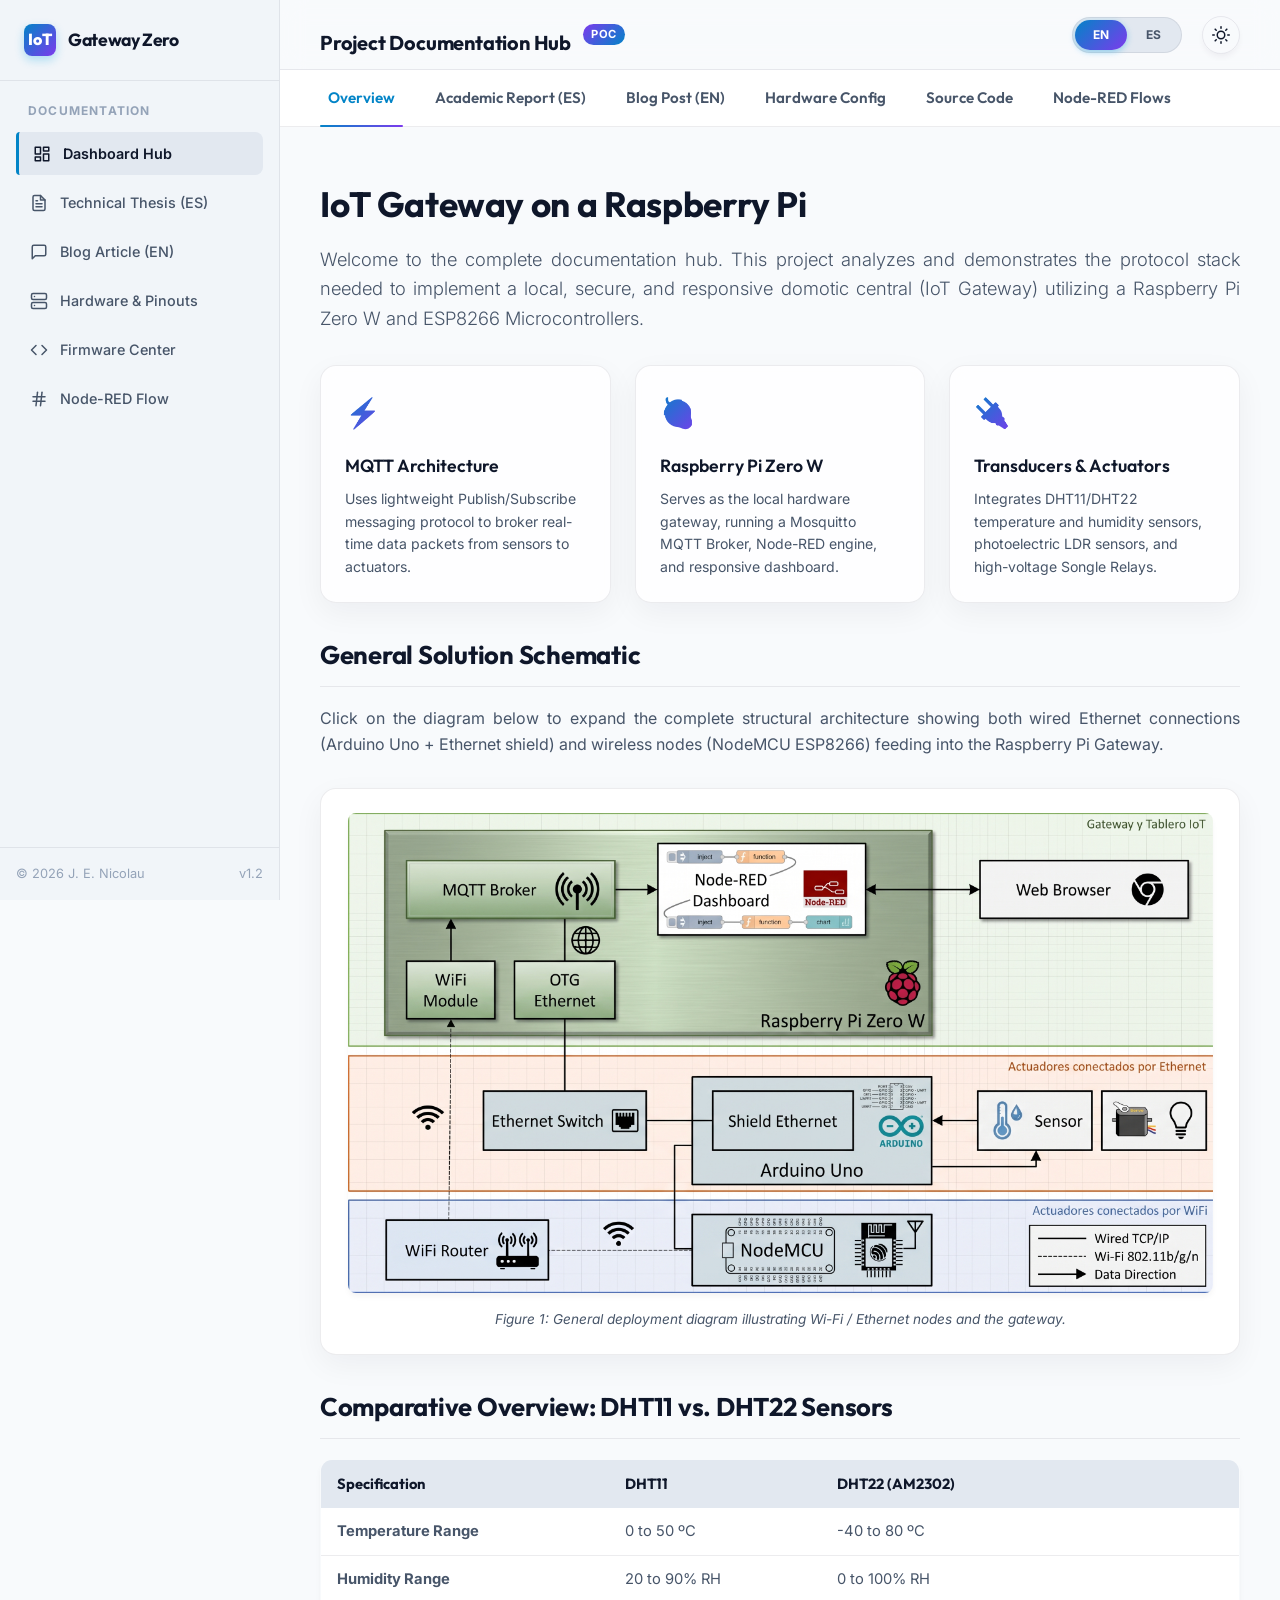
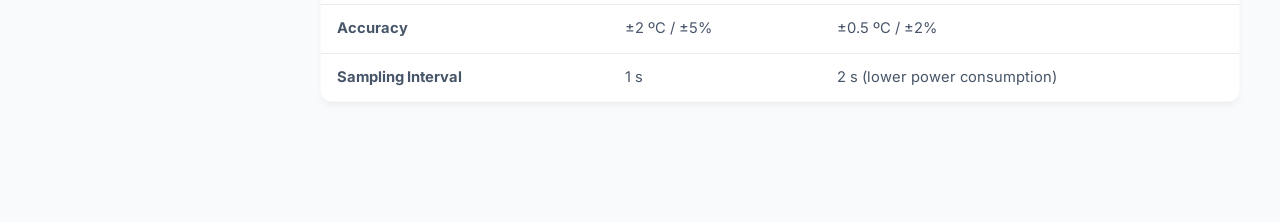
==== commit 73109ea5: "feat: initialize project documentation site with navigation, theme/language support, and assets" ====
--- a/docs/index.html
+++ b/docs/index.html
@@ -1,18 +1,30 @@
 <!DOCTYPE html>
 <html lang="en">
+
 <head>
     <meta charset="UTF-8">
     <meta name="viewport" content="width=device-width, initial-scale=1.0">
     <title>Project Documentation | IoT Gateway on a Raspberry Pi</title>
-    
+
     <!-- Google Fonts -->
     <link rel="preconnect" href="https://fonts.googleapis.com">
     <link rel="preconnect" href="https://fonts.gstatic.com" crossorigin>
-    <link href="https://fonts.googleapis.com/css2?family=Fira+Code:wght@400;500;700&family=Inter:wght@300;400;500;600;700;800&family=Outfit:wght@400;500;600;700;800&display=swap" rel="stylesheet">
-    
+    <link
+        href="https://fonts.googleapis.com/css2?family=Fira+Code:wght@400;500;700&family=Inter:wght@300;400;500;600;700;800&family=Outfit:wght@400;500;600;700;800&display=swap"
+        rel="stylesheet">
+
+    <!-- Favicon & App Icons -->
+    <link rel="icon" type="image/svg+xml" href="favicon.svg">
+    <link rel="icon" type="image/png" sizes="32x32" href="favicon-32x32.png">
+    <link rel="icon" type="image/png" sizes="16x16" href="favicon-16x16.png">
+    <link rel="apple-touch-icon" sizes="180x180" href="apple-touch-icon.png">
+    <link rel="manifest" href="site.webmanifest">
+    <meta name="theme-color" content="#0ea5e9">
+
     <!-- Custom Styles -->
     <link rel="stylesheet" href="style.css">
 </head>
+
 <body data-lang="en" data-theme="light">
 
     <!-- Sidebar Navigation -->
@@ -21,7 +33,7 @@
             <div class="brand-icon">IoT</div>
             <div class="brand-name">Gateway Zero</div>
         </div>
-        
+
         <nav class="sidebar-nav">
             <p class="nav-title">
                 <span class="lang-en">Documentation</span>
@@ -30,7 +42,13 @@
             <ul>
                 <li class="nav-item">
                     <a class="nav-link active" onclick="switchTab('overview')">
-                        <svg width="18" height="18" viewBox="0 0 24 24" fill="none" stroke="currentColor" stroke-width="2" stroke-linecap="round" stroke-linejoin="round"><rect x="3" y="3" width="7" height="9"></rect><rect x="14" y="3" width="7" height="5"></rect><rect x="14" y="12" width="7" height="9"></rect><rect x="3" y="16" width="7" height="5"></rect></svg>
+                        <svg width="18" height="18" viewBox="0 0 24 24" fill="none" stroke="currentColor"
+                            stroke-width="2" stroke-linecap="round" stroke-linejoin="round">
+                            <rect x="3" y="3" width="7" height="9"></rect>
+                            <rect x="14" y="3" width="7" height="5"></rect>
+                            <rect x="14" y="12" width="7" height="9"></rect>
+                            <rect x="3" y="16" width="7" height="5"></rect>
+                        </svg>
                         <span class="nav-text">
                             <span class="lang-en">Dashboard Hub</span>
                             <span class="lang-es">Panel de Control</span>
@@ -39,7 +57,14 @@
                 </li>
                 <li class="nav-item">
                     <a class="nav-link" onclick="switchTab('thesis')">
-                        <svg width="18" height="18" viewBox="0 0 24 24" fill="none" stroke="currentColor" stroke-width="2" stroke-linecap="round" stroke-linejoin="round"><path d="M14 2H6a2 2 0 0 0-2 2v16a2 2 0 0 0 2 2h12a2 2 0 0 0 2-2V8z"></path><polyline points="14 2 14 8 20 8"></polyline><line x1="16" y1="13" x2="8" y2="13"></line><line x1="16" y1="17" x2="8" y2="17"></line><polyline points="10 9 9 9 8 9"></polyline></svg>
+                        <svg width="18" height="18" viewBox="0 0 24 24" fill="none" stroke="currentColor"
+                            stroke-width="2" stroke-linecap="round" stroke-linejoin="round">
+                            <path d="M14 2H6a2 2 0 0 0-2 2v16a2 2 0 0 0 2 2h12a2 2 0 0 0 2-2V8z"></path>
+                            <polyline points="14 2 14 8 20 8"></polyline>
+                            <line x1="16" y1="13" x2="8" y2="13"></line>
+                            <line x1="16" y1="17" x2="8" y2="17"></line>
+                            <polyline points="10 9 9 9 8 9"></polyline>
+                        </svg>
                         <span class="nav-text">
                             <span class="lang-en">Technical Thesis (ES)</span>
                             <span class="lang-es">Trabajo Técnico (ES)</span>
@@ -48,7 +73,10 @@
                 </li>
                 <li class="nav-item">
                     <a class="nav-link" onclick="switchTab('blog')">
-                        <svg width="18" height="18" viewBox="0 0 24 24" fill="none" stroke="currentColor" stroke-width="2" stroke-linecap="round" stroke-linejoin="round"><path d="M21 15a2 2 0 0 1-2 2H7l-4 4V5a2 2 0 0 1 2-2h14a2 2 0 0 1 2 2z"></path></svg>
+                        <svg width="18" height="18" viewBox="0 0 24 24" fill="none" stroke="currentColor"
+                            stroke-width="2" stroke-linecap="round" stroke-linejoin="round">
+                            <path d="M21 15a2 2 0 0 1-2 2H7l-4 4V5a2 2 0 0 1 2-2h14a2 2 0 0 1 2 2z"></path>
+                        </svg>
                         <span class="nav-text">
                             <span class="lang-en">Blog Article (EN)</span>
                             <span class="lang-es">Artículo Blog (EN)</span>
@@ -57,7 +85,13 @@
                 </li>
                 <li class="nav-item">
                     <a class="nav-link" onclick="switchTab('hardware')">
-                        <svg width="18" height="18" viewBox="0 0 24 24" fill="none" stroke="currentColor" stroke-width="2" stroke-linecap="round" stroke-linejoin="round"><rect x="2" y="2" width="20" height="8" rx="2" ry="2"></rect><rect x="2" y="14" width="20" height="8" rx="2" ry="2"></rect><line x1="6" y1="6" x2="6.01" y2="6"></line><line x1="6" y1="18" x2="6.01" y2="18"></line></svg>
+                        <svg width="18" height="18" viewBox="0 0 24 24" fill="none" stroke="currentColor"
+                            stroke-width="2" stroke-linecap="round" stroke-linejoin="round">
+                            <rect x="2" y="2" width="20" height="8" rx="2" ry="2"></rect>
+                            <rect x="2" y="14" width="20" height="8" rx="2" ry="2"></rect>
+                            <line x1="6" y1="6" x2="6.01" y2="6"></line>
+                            <line x1="6" y1="18" x2="6.01" y2="18"></line>
+                        </svg>
                         <span class="nav-text">
                             <span class="lang-en">Hardware & Pinouts</span>
                             <span class="lang-es">Hardware y Pinouts</span>
@@ -66,7 +100,11 @@
                 </li>
                 <li class="nav-item">
                     <a class="nav-link" onclick="switchTab('code')">
-                        <svg width="18" height="18" viewBox="0 0 24 24" fill="none" stroke="currentColor" stroke-width="2" stroke-linecap="round" stroke-linejoin="round"><polyline points="16 18 22 12 16 6"></polyline><polyline points="8 6 2 12 8 18"></polyline></svg>
+                        <svg width="18" height="18" viewBox="0 0 24 24" fill="none" stroke="currentColor"
+                            stroke-width="2" stroke-linecap="round" stroke-linejoin="round">
+                            <polyline points="16 18 22 12 16 6"></polyline>
+                            <polyline points="8 6 2 12 8 18"></polyline>
+                        </svg>
                         <span class="nav-text">
                             <span class="lang-en">Firmware Center</span>
                             <span class="lang-es">Código de Placa</span>
@@ -75,7 +113,13 @@
                 </li>
                 <li class="nav-item">
                     <a class="nav-link" onclick="switchTab('nodered')">
-                        <svg width="18" height="18" viewBox="0 0 24 24" fill="none" stroke="currentColor" stroke-width="2" stroke-linecap="round" stroke-linejoin="round"><line x1="4" y1="9" x2="20" y2="9"></line><line x1="4" y1="15" x2="20" y2="15"></line><line x1="10" y1="3" x2="8" y2="21"></line><line x1="16" y1="3" x2="14" y2="21"></line></svg>
+                        <svg width="18" height="18" viewBox="0 0 24 24" fill="none" stroke="currentColor"
+                            stroke-width="2" stroke-linecap="round" stroke-linejoin="round">
+                            <line x1="4" y1="9" x2="20" y2="9"></line>
+                            <line x1="4" y1="15" x2="20" y2="15"></line>
+                            <line x1="10" y1="3" x2="8" y2="21"></line>
+                            <line x1="16" y1="3" x2="14" y2="21"></line>
+                        </svg>
                         <span class="nav-text">
                             <span class="lang-en">Node-RED Flow</span>
                             <span class="lang-es">Flujo de Node-RED</span>
@@ -84,7 +128,7 @@
                 </li>
             </ul>
         </nav>
-        
+
         <div class="sidebar-footer">
             <span>&copy; 2026 J. E. Nicolau</span>
             <span>v1.2</span>
@@ -102,7 +146,7 @@
                 </h1>
                 <span class="header-tag">PoC</span>
             </div>
-            
+
             <div class="controls-group">
                 <!-- Language Toggle -->
                 <div class="lang-switch-container" onclick="toggleLanguage()" title="Switch Language / Cambiar Idioma">
@@ -110,11 +154,25 @@
                     <span class="lang-option active" id="lang-en-label">EN</span>
                     <span class="lang-option" id="lang-es-label">ES</span>
                 </div>
-                
+
                 <!-- Theme Toggle -->
                 <button class="btn-control" onclick="toggleTheme()" title="Toggle Light/Dark Theme">
-                    <svg width="18" height="18" viewBox="0 0 24 24" fill="none" stroke="currentColor" stroke-width="2" stroke-linecap="round" stroke-linejoin="round" id="theme-icon-dark" style="display: none;"><path d="M21 12.79A9 9 0 1 1 11.21 3 7 7 0 0 0 21 12.79z"></path></svg>
-                    <svg width="18" height="18" viewBox="0 0 24 24" fill="none" stroke="currentColor" stroke-width="2" stroke-linecap="round" stroke-linejoin="round" id="theme-icon-light"><circle cx="12" cy="12" r="5"></circle><line x1="12" y1="1" x2="12" y2="3"></line><line x1="12" y1="21" x2="12" y2="23"></line><line x1="4.22" y1="4.22" x2="5.64" y2="5.64"></line><line x1="18.36" y1="18.36" x2="19.78" y2="19.78"></line><line x1="1" y1="12" x2="3" y2="12"></line><line x1="21" y1="12" x2="23" y2="12"></line><line x1="4.22" y1="19.78" x2="5.64" y2="18.36"></line><line x1="18.36" y1="5.64" x2="19.78" y2="4.22"></line></svg>
+                    <svg width="18" height="18" viewBox="0 0 24 24" fill="none" stroke="currentColor" stroke-width="2"
+                        stroke-linecap="round" stroke-linejoin="round" id="theme-icon-dark" style="display: none;">
+                        <path d="M21 12.79A9 9 0 1 1 11.21 3 7 7 0 0 0 21 12.79z"></path>
+                    </svg>
+                    <svg width="18" height="18" viewBox="0 0 24 24" fill="none" stroke="currentColor" stroke-width="2"
+                        stroke-linecap="round" stroke-linejoin="round" id="theme-icon-light">
+                        <circle cx="12" cy="12" r="5"></circle>
+                        <line x1="12" y1="1" x2="12" y2="3"></line>
+                        <line x1="12" y1="21" x2="12" y2="23"></line>
+                        <line x1="4.22" y1="4.22" x2="5.64" y2="5.64"></line>
+                        <line x1="18.36" y1="18.36" x2="19.78" y2="19.78"></line>
+                        <line x1="1" y1="12" x2="3" y2="12"></line>
+                        <line x1="21" y1="12" x2="23" y2="12"></line>
+                        <line x1="4.22" y1="19.78" x2="5.64" y2="18.36"></line>
+                        <line x1="18.36" y1="5.64" x2="19.78" y2="4.22"></line>
+                    </svg>
                 </button>
             </div>
         </header>
@@ -154,8 +212,12 @@
             <h1 class="lang-en">IoT Gateway on a Raspberry Pi</h1>
             <h1 class="lang-es">Gateway de IoT en una Raspberry Pi</h1>
             <p class="lead-text">
-                <span class="lang-en">Welcome to the complete documentation hub. This project analyzes and demonstrates the protocol stack needed to implement a local, secure, and responsive domotic central (IoT Gateway) utilizing a Raspberry Pi Zero W and ESP8266 Microcontrollers.</span>
-                <span class="lang-es">Bienvenido al centro de documentación completo. Este proyecto analiza y demuestra la pila de protocolos necesarios para implementar una central domótica local, segura y responsiva (Gateway IoT) utilizando una Raspberry Pi Zero W y microcontroladores ESP8266.</span>
+                <span class="lang-en">Welcome to the complete documentation hub. This project analyzes and demonstrates
+                    the protocol stack needed to implement a local, secure, and responsive domotic central (IoT Gateway)
+                    utilizing a Raspberry Pi Zero W and ESP8266 Microcontrollers.</span>
+                <span class="lang-es">Bienvenido al centro de documentación completo. Este proyecto analiza y demuestra
+                    la pila de protocolos necesarios para implementar una central domótica local, segura y responsiva
+                    (Gateway IoT) utilizando una Raspberry Pi Zero W y microcontroladores ESP8266.</span>
             </p>
 
             <div class="overview-grid">
@@ -166,8 +228,10 @@
                         <span class="lang-es">Arquitectura MQTT</span>
                     </div>
                     <div class="card-description">
-                        <span class="lang-en">Uses lightweight Publish/Subscribe messaging protocol to broker real-time data packets from sensors to actuators.</span>
-                        <span class="lang-es">Utiliza el protocolo de mensajería ligero Publish/Subscribe para distribuir paquetes de datos en tiempo real de sensores a actuadores.</span>
+                        <span class="lang-en">Uses lightweight Publish/Subscribe messaging protocol to broker real-time
+                            data packets from sensors to actuators.</span>
+                        <span class="lang-es">Utiliza el protocolo de mensajería ligero Publish/Subscribe para
+                            distribuir paquetes de datos en tiempo real de sensores a actuadores.</span>
                     </div>
                 </div>
                 <div class="glass-card">
@@ -177,8 +241,10 @@
                         <span class="lang-es">Raspberry Pi Zero W</span>
                     </div>
                     <div class="card-description">
-                        <span class="lang-en">Serves as the local hardware gateway, running a Mosquitto MQTT Broker, Node-RED engine, and responsive dashboard.</span>
-                        <span class="lang-es">Funciona como el gateway de hardware local, ejecutando el Broker Mosquitto MQTT, el motor Node-RED y el panel responsivo.</span>
+                        <span class="lang-en">Serves as the local hardware gateway, running a Mosquitto MQTT Broker,
+                            Node-RED engine, and responsive dashboard.</span>
+                        <span class="lang-es">Funciona como el gateway de hardware local, ejecutando el Broker Mosquitto
+                            MQTT, el motor Node-RED y el panel responsivo.</span>
                     </div>
                 </div>
                 <div class="glass-card">
@@ -188,8 +254,10 @@
                         <span class="lang-es">Transductores y Actuadores</span>
                     </div>
                     <div class="card-description">
-                        <span class="lang-en">Integrates DHT11/DHT22 temperature and humidity sensors, photoelectric LDR sensors, and high-voltage Songle Relays.</span>
-                        <span class="lang-es">Integra sensores de temperatura y humedad DHT11/DHT22, sensores LDR fotoeléctricos y relés Songle de alta tensión.</span>
+                        <span class="lang-en">Integrates DHT11/DHT22 temperature and humidity sensors, photoelectric LDR
+                            sensors, and high-voltage Songle Relays.</span>
+                        <span class="lang-es">Integra sensores de temperatura y humedad DHT11/DHT22, sensores LDR
+                            fotoeléctricos y relés Songle de alta tensión.</span>
                     </div>
                 </div>
             </div>
@@ -199,15 +267,23 @@
                 <span class="lang-es">Esquema General de la Solución</span>
             </h2>
             <p>
-                <span class="lang-en">Click on the diagram below to expand the complete structural architecture showing both wired Ethernet connections (Arduino Uno + Ethernet shield) and wireless nodes (NodeMCU ESP8266) feeding into the Raspberry Pi Gateway.</span>
-                <span class="lang-es">Haga clic en el siguiente diagrama para expandir la arquitectura estructural completa que muestra las conexiones cableadas por Ethernet (Arduino Uno + escudo Ethernet) y los nodos inalámbricos (NodeMCU ESP8266) enviando datos al Gateway Raspberry Pi.</span>
-            </p>
-            
-            <div class="diagram-container" onclick="openLightbox('images/general_architecture.png', 'General System Architecture Diagram')">
-                <img class="diagram-img" src="images/general_architecture.png" alt="General System Architecture Diagram">
+                <span class="lang-en">Click on the diagram below to expand the complete structural architecture showing
+                    both wired Ethernet connections (Arduino Uno + Ethernet shield) and wireless nodes (NodeMCU ESP8266)
+                    feeding into the Raspberry Pi Gateway.</span>
+                <span class="lang-es">Haga clic en el siguiente diagrama para expandir la arquitectura estructural
+                    completa que muestra las conexiones cableadas por Ethernet (Arduino Uno + escudo Ethernet) y los
+                    nodos inalámbricos (NodeMCU ESP8266) enviando datos al Gateway Raspberry Pi.</span>
+            </p>
+
+            <div class="diagram-container"
+                onclick="openLightbox('images/general_architecture.jpg', 'General System Architecture Diagram')">
+                <img class="diagram-img" src="images/general_architecture.jpg"
+                    alt="General System Architecture Diagram">
                 <div class="diagram-caption">
-                    <span class="lang-en">Figure 1: General deployment diagram illustrating Wi-Fi / Ethernet nodes and the gateway.</span>
-                    <span class="lang-es">Figura 1: Diagrama de despliegue general que ilustra los nodos Wi-Fi / Ethernet y el gateway.</span>
+                    <span class="lang-en">Figure 1: General deployment diagram illustrating Wi-Fi / Ethernet nodes and
+                        the gateway.</span>
+                    <span class="lang-es">Figura 1: Diagrama de despliegue general que ilustra los nodos Wi-Fi /
+                        Ethernet y el gateway.</span>
                 </div>
             </div>
 
@@ -225,22 +301,26 @@
                 </thead>
                 <tbody>
                     <tr>
-                        <td><strong><span class="lang-en">Temperature Range</span><span class="lang-es">Rango de Temperatura</span></strong></td>
+                        <td><strong><span class="lang-en">Temperature Range</span><span class="lang-es">Rango de
+                                    Temperatura</span></strong></td>
                         <td>0 to 50 ºC</td>
                         <td>-40 to 80 ºC</td>
                     </tr>
                     <tr>
-                        <td><strong><span class="lang-en">Humidity Range</span><span class="lang-es">Rango de Humedad</span></strong></td>
+                        <td><strong><span class="lang-en">Humidity Range</span><span class="lang-es">Rango de
+                                    Humedad</span></strong></td>
                         <td>20 to 90% RH</td>
                         <td>0 to 100% RH</td>
                     </tr>
                     <tr>
-                        <td><strong><span class="lang-en">Accuracy</span><span class="lang-es">Precisión</span></strong></td>
+                        <td><strong><span class="lang-en">Accuracy</span><span class="lang-es">Precisión</span></strong>
+                        </td>
                         <td>&plusmn;2 ºC / &plusmn;5%</td>
                         <td>&plusmn;0.5 ºC / &plusmn;2%</td>
                     </tr>
                     <tr>
-                        <td><strong><span class="lang-en">Sampling Interval</span><span class="lang-es">Intervalo de Lectura</span></strong></td>
+                        <td><strong><span class="lang-en">Sampling Interval</span><span class="lang-es">Intervalo de
+                                    Lectura</span></strong></td>
                         <td>1 s</td>
                         <td>2 s (lower power consumption)</td>
                     </tr>
@@ -255,110 +335,174 @@
                 <span class="lang-es">Trabajo Final Integrador: Central de Control Domótico</span>
             </h1>
             <p class="lead-text">
-                <span class="lang-en">Full academic report submitted by Jorge Enrique Nicolau detailing the design, hardware, protocols, and implementation of a domestic home automation central.</span>
-                <span class="lang-es">Reporte académico completo presentado por Jorge Enrique Nicolau detallando el diseño, hardware, protocolos e implantación de una central domótica de automatización del hogar.</span>
+                <span class="lang-en">Full academic report submitted by Jorge Enrique Nicolau detailing the design,
+                    hardware, protocols, and implementation of a domestic home automation central.</span>
+                <span class="lang-es">Reporte académico completo presentado por Jorge Enrique Nicolau detallando el
+                    diseño, hardware, protocolos e implantación de una central domótica de automatización del
+                    hogar.</span>
             </p>
 
             <div class="glass-card" style="margin-bottom: 30px; border-left: 4px solid var(--accent-purple);">
                 <h3 style="margin-top: 0; color: var(--accent-purple);">Trabajo Final Integrador</h3>
-                <p style="margin-bottom: 8px;"><strong>Alumno:</strong> Jorge Enrique NICOLAU (<a href="mailto:jenicolau@gmail.com">jenicolau@gmail.com</a>)</p>
+                <p style="margin-bottom: 8px;"><strong>Alumno:</strong> Jorge Enrique NICOLAU </p>
                 <p style="margin-bottom: 8px;"><strong>Solución Propuesta:</strong> Central de Control Domótico</p>
-                <p style="margin-bottom: 8px;"><strong>Empresa o industria a aplicar:</strong> Control electrónico de dispositivos caseros.</p>
-                <p style="margin-bottom: 8px;"><strong>Objetivo del trabajo:</strong> Describir una solución de uso doméstico, sus componentes, tecnología, mapa de solución e implementación a alto nivel. La plataforma de control domótico de dispositivos de iluminación contará con administración vía Web y vía móvil tanto para monitoreo de sensores como para utilización de activadores; además contará con un módulo de de programación de artefactos y simulación de presencia.</p>
-                <p style="margin-bottom: 0;"><strong>Ámbito de aplicación de la solución WiFi y Ethernet:</strong> Control Domótico en base a la información recolectada por sensores ambientales y Simulación de Presencia.</p>
+                <p style="margin-bottom: 8px;"><strong>Empresa o industria a aplicar:</strong> Control electrónico de
+                    dispositivos caseros.</p>
+                <p style="margin-bottom: 8px;"><strong>Objetivo del trabajo:</strong> Describir una solución de uso
+                    doméstico, sus componentes, tecnología, mapa de solución e implementación a alto nivel. La
+                    plataforma de control domótico de dispositivos de iluminación contará con administración vía Web y
+                    vía móvil tanto para monitoreo de sensores como para utilización de activadores; además contará con
+                    un módulo de de programación de artefactos y simulación de presencia.</p>
+                <p style="margin-bottom: 0;"><strong>Ámbito de aplicación de la solución WiFi y Ethernet:</strong>
+                    Control Domótico en base a la información recolectada por sensores ambientales y Simulación de
+                    Presencia.</p>
             </div>
 
             <h2>1. Descripción de Componentes de la Solución</h2>
-            
+
             <p><strong>Sensores a utilizar:</strong></p>
             <ul>
-                <li><strong>Temperatura y Humedad (Sensor DHT22):</strong> De los sensores más comunes de uso más extendido con Arduino están los sensores DHT11 y DHT22; se eligió este último por su mejor rango de medición tanto de temperatura (0 a 50 ºC el DHT11 vs -40 a 80 ºC el DHT22) como de humedad (20 a 90% del DHT11 vs 0 a 100% del DHT22); además tiene la ventaja de consumir menos energía ya que el DHT22 envía lecturas cada 2 segundos contra 1 segundo del DHT11. Por último, para un nivel de precio no muy distinto (USD 1 a 5 del DHT11 vs USD 4 a 10 DHT22) el DHT22 (+/-0.5ºC y +/-2% de humedad) es más preciso que el DHT11 (+/-2 ºC y +/-5% de humedad).</li>
-                <li><strong>Fotoeléctrico (Sensor basado en LDR y comparador LM393):</strong> Generalmente implementado como un módulo de detección de un fotorresistor y comparador de voltaje en un chip para conexión a Arduino.</li>
+                <li><strong>Temperatura y Humedad (Sensor DHT22):</strong> De los sensores más comunes de uso más
+                    extendido con Arduino están los sensores DHT11 y DHT22; se eligió este último por su mejor rango de
+                    medición tanto de temperatura (0 a 50 ºC el DHT11 vs -40 a 80 ºC el DHT22) como de humedad (20 a 90%
+                    del DHT11 vs 0 a 100% del DHT22); además tiene la ventaja de consumir menos energía ya que el DHT22
+                    envía lecturas cada 2 segundos contra 1 segundo del DHT11. Por último, para un nivel de precio no
+                    muy distinto (USD 1 a 5 del DHT11 vs USD 4 a 10 DHT22) el DHT22 (+/-0.5ºC y +/-2% de humedad) es más
+                    preciso que el DHT11 (+/-2 ºC y +/-5% de humedad).</li>
+                <li><strong>Fotoeléctrico (Sensor basado en LDR y comparador LM393):</strong> Generalmente implementado
+                    como un módulo de detección de un fotorresistor y comparador de voltaje en un chip para conexión a
+                    Arduino.</li>
             </ul>
 
             <p style="margin-top: 15px;"><strong>Actuadores a utilizar:</strong></p>
             <ul>
-                <li><strong>Relés (Módulo con relé SONGLE):</strong> Normalmente implementado en un módulo de un canal a 5V compatible con el conexionado de Arduino, se selecciona este módulo dada su capacidad de carga a controlar (hasta 10A 250VAC).</li>
+                <li><strong>Relés (Módulo con relé SONGLE):</strong> Normalmente implementado en un módulo de un canal a
+                    5V compatible con el conexionado de Arduino, se selecciona este módulo dada su capacidad de carga a
+                    controlar (hasta 10A 250VAC).</li>
             </ul>
 
             <p style="margin-top: 15px;"><strong>Protocolos a utilizar:</strong></p>
             <ul>
                 <li><strong>MQTT:</strong> Utilizado para la conexión lógica de dispositivos IoT con el Broker.</li>
-                <li><strong>HTTP:</strong> Utilizado para la conexión de la interfaz de usuario final con Node-RED para la composición del Dashboard.</li>
+                <li><strong>HTTP:</strong> Utilizado para la conexión de la interfaz de usuario final con Node-RED para
+                    la composición del Dashboard.</li>
                 <li><strong>WiFi:</strong> Utilizado para la conexión de placas inalámbricas con el Broker MQTT.</li>
                 <li><strong>Ethernet:</strong> Utilizado para la conexión de placas cableadas con el Broker MQTT.</li>
             </ul>
 
             <p style="margin-top: 15px;"><strong>Gateway MQTT & Interfaces Gráficas:</strong></p>
             <ul>
-                <li><strong>Gateway MQTT:</strong> Broker en la red local implementado con una Raspberry Pi Zero W tanto con interfaz Ethernet (OTG Ethernet) como WiFi (onboard en el Pi Zero W). El software de broker se implementa mediante Mosquitto MQTT Server.</li>
-                <li><strong>Interfaces Gráficas y Dashboards:</strong> El dashboard se implementa mediante una instalación local de Node-RED Dashboard, también funcionando sobre la Raspberry Pi Zero W.</li>
+                <li><strong>Gateway MQTT:</strong> Broker en la red local implementado con una Raspberry Pi Zero W tanto
+                    con interfaz Ethernet (OTG Ethernet) como WiFi (onboard en el Pi Zero W). El software de broker se
+                    implementa mediante Mosquitto MQTT Server.</li>
+                <li><strong>Interfaces Gráficas y Dashboards:</strong> El dashboard se implementa mediante una
+                    instalación local de Node-RED Dashboard, también funcionando sobre la Raspberry Pi Zero W.</li>
             </ul>
 
             <h2>2. Descripción Funcional General de la Solución</h2>
-            <p>La solución consiste en una central domótica orientada al control de la iluminación y simulación de presencia. Consiste en dos tipos básicos de transductores:</p>
+            <p>La solución consiste en una central domótica orientada al control de la iluminación y simulación de
+                presencia. Consiste en dos tipos básicos de transductores:</p>
             <ol style="margin-left: 20px; margin-bottom: 20px;">
-                <li><strong>Los actuadores</strong> son placas con módulo relé compatible con Arduino conectado a una placa NodeMCU ESP8266 (específicamente el board ESP8266 12E NodeMCU basado en el MCU ESP8266) si son inalámbricos o un Arduino Uno con shield Ethernet si están “cableados” a la LAN.</li>
-                <li><strong>Los sensores</strong> son placas con módulo de sensor fotoeléctrico compatible con Arduino conectado a una placa Arduino Nano conectado a una placa NodeMCU si son inalámbricos o un Arduino Uno con shield Ethernet si están conectados a la LAN. También hay una versión que conecta un sensor de temperatura y humedad a la placa Arduino o NodeMCU.</li>
+                <li><strong>Los actuadores</strong> son placas con módulo relé compatible con Arduino conectado a una
+                    placa NodeMCU ESP8266 (específicamente el board ESP8266 12E NodeMCU basado en el MCU ESP8266) si son
+                    inalámbricos o un Arduino Uno con shield Ethernet si están “cableados” a la LAN.</li>
+                <li><strong>Los sensores</strong> son placas con módulo de sensor fotoeléctrico compatible con Arduino
+                    conectado a una placa Arduino Nano conectado a una placa NodeMCU si son inalámbricos o un Arduino
+                    Uno con shield Ethernet si están conectados a la LAN. También hay una versión que conecta un sensor
+                    de temperatura y humedad a la placa Arduino o NodeMCU.</li>
             </ol>
-            <p>Los dos tipos de placa tienen en el microcontrolador una rutina que implementa un cliente de MQTT. Para el caso de la placa actuadora está leyendo a intervalos regulares su correspondiente tópico de estado en el broker MQTT y reacciona abriendo o cerrando el relé en función del valor leído. Para el caso de la placa con el sensor, está escribiendo a intervalos regulares sus lecturas del sensor fotovoltaico o de valores de temperatura y de humedad ambiente en su correspondiente tópico en el broker MQTT.</p>
-            <p>Por ser dispositivos hogareños, la alimentación de las placas está dada por fuentes adaptadoras de 220V AC a 5V CC.</p>
-            <p>La “central” de este esquema domótico está implementada por una Raspberry Pi Zero W que implementa un Broker MQTT, un servidor Node-RED y un backend con cliente MQTT (incorporado en Node-RED). La parte del servicio del broker del gateway Raspberry es el que se encarga de publicar en los tópicos de los sensores y distribuir en los tópicos de los actuadores. La parte del servidor Node-RED publica una aplicación web responsiva de modo de poder ser accedida tanto por clientes PC como clientes móviles con una interfaz de usuario adaptativa. Toda la lógica de control e interfaz de backend está implementada mediante Node-RED.</p>
+            <p>Los dos tipos de placa tienen en el microcontrolador una rutina que implementa un cliente de MQTT. Para
+                el caso de la placa actuadora está leyendo a intervalos regulares su correspondiente tópico de estado en
+                el broker MQTT y reacciona abriendo o cerrando el relé en función del valor leído. Para el caso de la
+                placa con el sensor, está escribiendo a intervalos regulares sus lecturas del sensor fotovoltaico o de
+                valores de temperatura y de humedad ambiente en su correspondiente tópico en el broker MQTT.</p>
+            <p>Por ser dispositivos hogareños, la alimentación de las placas está dada por fuentes adaptadoras de 220V
+                AC a 5V CC.</p>
+            <p>La “central” de este esquema domótico está implementada por una Raspberry Pi Zero W que implementa un
+                Broker MQTT, un servidor Node-RED y un backend con cliente MQTT (incorporado en Node-RED). La parte del
+                servicio del broker del gateway Raspberry es el que se encarga de publicar en los tópicos de los
+                sensores y distribuir en los tópicos de los actuadores. La parte del servidor Node-RED publica una
+                aplicación web responsiva de modo de poder ser accedida tanto por clientes PC como clientes móviles con
+                una interfaz de usuario adaptativa. Toda la lógica de control e interfaz de backend está implementada
+                mediante Node-RED.</p>
 
             <div class="callout-box">
-                <p><strong>Caso de Uso Típico (Sensor/Actuador):</strong> Un caso típico es el sensor de humedad que reporta el valor en un tópico en el que también está suscrito un actuador de relé que tiene conectado un humidificador. La relación de activación por umbral se implementa en Node-RED conectando un nodo MQTT In, un nodo Función (con la lógica) y un nodo MQTT Out de la siguiente manera:</p>
-            </div>
-
-            <div class="diagram-container" onclick="openLightbox('images/image1.png', 'Flujo de Regla del Humidificador en Node-RED / Node-RED Humidifier Automation Flow')">
+                <p><strong>Caso de Uso Típico (Sensor/Actuador):</strong> Un caso típico es el sensor de humedad que
+                    reporta el valor en un tópico en el que también está suscrito un actuador de relé que tiene
+                    conectado un humidificador. La relación de activación por umbral se implementa en Node-RED
+                    conectando un nodo MQTT In, un nodo Función (con la lógica) y un nodo MQTT Out de la siguiente
+                    manera:</p>
+            </div>
+
+            <div class="diagram-container"
+                onclick="openLightbox('images/image1.png', 'Flujo de Regla del Humidificador en Node-RED / Node-RED Humidifier Automation Flow')">
                 <img class="diagram-img" src="images/image1.png" alt="Flujo de Regla de Humidificador Node-RED">
-                <div class="diagram-caption">Figura 1: Flujo en Node-RED que conecta la entrada MQTT, la evaluación de umbral y la salida MQTT.</div>
-            </div>
-
-            <p>Y dentro de la función simplemente se evalúa si activar o no el humidificador (el valor de humedad leído se recibe en <code>msg.payload</code>, se evalúa y se retransmite hacia el nodo de salida):</p>
-
-            <div class="diagram-container" onclick="openLightbox('images/image3.png', 'Código de Evaluación en Nodo Función / Node-RED Function Node Logic')">
+                <div class="diagram-caption">Figura 1: Flujo en Node-RED que conecta la entrada MQTT, la evaluación de
+                    umbral y la salida MQTT.</div>
+            </div>
+
+            <p>Y dentro de la función simplemente se evalúa si activar o no el humidificador (el valor de humedad leído
+                se recibe en <code>msg.payload</code>, se evalúa y se retransmite hacia el nodo de salida):</p>
+
+            <div class="diagram-container"
+                onclick="openLightbox('images/image3.png', 'Código de Evaluación en Nodo Función / Node-RED Function Node Logic')">
                 <img class="diagram-img" src="images/image3.png" alt="Código de Evaluación Node-RED">
-                <div class="diagram-caption">Figura 2: Código interno del nodo de función evaluando el umbral de humedad.</div>
+                <div class="diagram-caption">Figura 2: Código interno del nodo de función evaluando el umbral de
+                    humedad.</div>
             </div>
 
             <h2>3. Esquemático de Arquitectura General de la Solución</h2>
-            <p>El diagrama general de despliegue de la solución, simplificado a un actuador inalámbrico, un sensor conectado por LAN, el broker local, las interfaces de usuario y el motor de reglas de Node-RED:</p>
-
-            <div class="diagram-container" onclick="openLightbox('images/image2.png', 'Esquemático de la Arquitectura General / General Solution Deployment Schematic')">
-                <img class="diagram-img" src="images/image2.png" alt="Arquitectura General de Despliegue">
-                <div class="diagram-caption">Figura 3: Esquemático completo que ilustra los sectores WiFi y Ethernet del gateway domótico.</div>
+            <p>El diagrama general de despliegue de la solución, simplificado a un actuador inalámbrico, un sensor
+                conectado por LAN, el broker local, las interfaces de usuario y el motor de reglas de Node-RED:</p>
+
+            <div class="diagram-container"
+                onclick="openLightbox('images/general_architecture.jpg', 'Esquemático de la Arquitectura General / General Solution Deployment Schematic')">
+                <img class="diagram-img" src="images/general_architecture.jpg" alt="Arquitectura General de Despliegue">
+                <div class="diagram-caption">Figura 3: Esquemático completo que ilustra los sectores WiFi y Ethernet del
+                    gateway domótico.</div>
             </div>
 
             <p>Se diferencian tres sectores principales:</p>
             <ul>
-                <li><strong>Los actuadores conectados al Gateway por WiFi:</strong> Implementan la pila tecnológica basada en NodeMCU ESP8266.</li>
-                <li><strong>Los actuadores conectados al Gateway por Ethernet:</strong> Implementan la pila tecnológica basada en Arduino Uno con Shield Ethernet.</li>
-                <li><strong>Gateway y Tablero IoT:</strong> Raspberry Pi Zero W ejecutando Mosquitto (Broker MQTT local) y Node-RED.</li>
+                <li><strong>Los actuadores conectados al Gateway por WiFi:</strong> Implementan la pila tecnológica
+                    basada en NodeMCU ESP8266.</li>
+                <li><strong>Los actuadores conectados al Gateway por Ethernet:</strong> Implementan la pila tecnológica
+                    basada en Arduino Uno con Shield Ethernet.</li>
+                <li><strong>Gateway y Tablero IoT:</strong> Raspberry Pi Zero W ejecutando Mosquitto (Broker MQTT local)
+                    y Node-RED.</li>
             </ul>
 
             <h2>4. Ejemplo de Arquitectura Detallada de la Solución</h2>
-            <p>En esta sección se describe el esquema detallado de bajo nivel para la conexión física del sensor de temperatura y humedad DHT22 a la placa inalámbrica NodeMCU ESP8266, y el firmware correspondiente en C++.</p>
+            <p>En esta sección se describe el esquema detallado de bajo nivel para la conexión física del sensor de
+                temperatura y humedad DHT22 a la placa inalámbrica NodeMCU ESP8266, y el firmware correspondiente en
+                C++.</p>
 
             <h3>4.1. Conexión del Sensor DHT22 al NodeMCU ESP8266</h3>
-            <p>El conexionado físico del sensor y del simulador de actuador (un diodo LED rojo) se realiza de la siguiente manera:</p>
-
-            <div class="diagram-container" onclick="openLightbox('images/image5.png', 'Conexionado Físico del Sensor DHT22 al NodeMCU / Physical Connection Schematic')">
+            <p>El conexionado físico del sensor y del simulador de actuador (un diodo LED rojo) se realiza de la
+                siguiente manera:</p>
+
+            <div class="diagram-container"
+                onclick="openLightbox('images/image5.png', 'Conexionado Físico del Sensor DHT22 al NodeMCU / Physical Connection Schematic')">
                 <img class="diagram-img" src="images/image5.png" alt="Conexión Física DHT22 NodeMCU">
-                <div class="diagram-caption">Figura 4: Diagrama de conexión física de componentes y señales al microcontrolador.</div>
+                <div class="diagram-caption">Figura 4: Diagrama de conexión física de componentes y señales al
+                    microcontrolador.</div>
             </div>
 
             <p>Correlación de pines entre el sensor DHT22, el diodo LED y el NodeMCU ESP8266 (ESP-12E):</p>
 
             <div style="display: flex; gap: 20px; flex-wrap: wrap; margin-bottom: 24px;">
-                <div style="flex: 1; min-width: 200px;" class="diagram-container" onclick="openLightbox('images/image4.png', 'Sensor DHT22')">
+                <div style="flex: 1; min-width: 200px;" class="diagram-container"
+                    onclick="openLightbox('images/image4.png', 'Sensor DHT22')">
                     <img class="diagram-img" src="images/image4.png" alt="Sensor DHT22">
                     <div class="diagram-caption">Figura 5a: Sensor DHT22.</div>
                 </div>
-                <div style="flex: 1; min-width: 250px;" class="diagram-container" onclick="openLightbox('images/image7.jpg', 'Pinout de ESP-12E NodeMCU')">
+                <div style="flex: 1; min-width: 250px;" class="diagram-container"
+                    onclick="openLightbox('images/image7.jpg', 'Pinout de ESP-12E NodeMCU')">
                     <img class="diagram-img" src="images/image7.jpg" alt="NodeMCU Pinout">
                     <div class="diagram-caption">Figura 5b: Pinout de NodeMCU ESP8266 (ESP-12E).</div>
                 </div>
-                <div style="flex: 1; min-width: 200px;" class="diagram-container" onclick="openLightbox('images/image6.png', 'Montaje físico en breadboard')">
+                <div style="flex: 1; min-width: 200px;" class="diagram-container"
+                    onclick="openLightbox('images/image6.png', 'Montaje físico en breadboard')">
                     <img class="diagram-img" src="images/image6.png" alt="Montaje físico en breadboard">
                     <div class="diagram-caption">Figura 5c: Montaje físico del prototipo en breadboard.</div>
                 </div>
@@ -391,10 +535,12 @@
                 </tbody>
             </table>
 
-            <p style="margin-top: 15px;">Este módulo NodeMCU está alimentado por una fuente adaptadora de 220V CA a 5V CC conectada directamente a su puerto micro USB.</p>
+            <p style="margin-top: 15px;">Este módulo NodeMCU está alimentado por una fuente adaptadora de 220V CA a 5V
+                CC conectada directamente a su puerto micro USB.</p>
 
             <h3>4.2. Rutina del NodeMCU para la lectura del DHT22 y cliente MQTT</h3>
-            <p>El programa del microcontrolador realiza la lectura del sensor DHT22, establece la conexión a la red Wi-Fi y mantiene un cliente MQTT para leer y escribir en los tópicos correspondientes:</p>
+            <p>El programa del microcontrolador realiza la lectura del sensor DHT22, establece la conexión a la red
+                Wi-Fi y mantiene un cliente MQTT para leer y escribir en los tópicos correspondientes:</p>
 
             <div class="code-container">
                 <div class="code-header">
@@ -555,7 +701,9 @@
             </div>
 
             <h2>5. Implantación del Mosquitto MQTT en el Raspberry Pi Zero W</h2>
-            <p>En el servidor Raspberry Pi se debe automatizar la inicialización de Mosquitto en las rutinas de inicio de Raspbian. Para comprobar el funcionamiento local de Mosquitto podemos iniciar una sesión SSH y utilizar los comandos CLI correspondientes:</p>
+            <p>En el servidor Raspberry Pi se debe automatizar la inicialización de Mosquitto en las rutinas de inicio
+                de Raspbian. Para comprobar el funcionamiento local de Mosquitto podemos iniciar una sesión SSH y
+                utilizar los comandos CLI correspondientes:</p>
 
             <p>1. Terminal de Suscripción (Escucha):</p>
             <div class="code-container">
@@ -585,57 +733,110 @@
                 <pre class="code-pre"><code>mosquitto_pub –d –t hello_topic –m "hello from RaspberryPi"</code></pre>
             </div>
 
-            <p>Al publicar el mensaje, la ventana de suscripción visualizará en tiempo real: <code>"hello from RaspberryPi"</code>.</p>
+            <p>Al publicar el mensaje, la ventana de suscripción visualizará en tiempo real:
+                <code>"hello from RaspberryPi"</code>.
+            </p>
 
             <h2>6. Implantación del Dashboard en Node-RED en el Raspberry Pi</h2>
-            <p>Se utiliza Node-RED para implementar el flujo de lectura/publicación de tópicos de control y visualizaciones del estado. Node-RED define los flujos de servicios y proporciona interfaces de usuario responsivas que se actualizan en tiempo real.</p>
+            <p>Se utiliza Node-RED para implementar el flujo de lectura/publicación de tópicos de control y
+                visualizaciones del estado. Node-RED define los flujos de servicios y proporciona interfaces de usuario
+                responsivas que se actualizan en tiempo real.</p>
             <p>Definición del flujo de lectura de tópicos de variables ambientales y actuador:</p>
 
-            <div class="diagram-container" onclick="openLightbox('images/image8.png', 'Flujo de Dashboard en Node-RED / Node-RED Dashboard Logic Flow')">
+            <div class="diagram-container"
+                onclick="openLightbox('images/image8.png', 'Flujo de Dashboard en Node-RED / Node-RED Dashboard Logic Flow')">
                 <img class="diagram-img" src="images/image8.png" alt="Flujo Dashboard Node-RED">
-                <div class="diagram-caption">Figura 6: Flujo de conexión de nodos de suscripción MQTT a componentes gráficos del dashboard.</div>
+                <div class="diagram-caption">Figura 6: Flujo de conexión de nodos de suscripción MQTT a componentes
+                    gráficos del dashboard.</div>
             </div>
 
             <p>Vistas finales responsivas del tablero:</p>
 
-            <div class="diagram-container" onclick="openLightbox('images/image9.png', 'Tablero en Navegador Web y Smartphone / Responsive Dashboard Rendering')">
+            <div class="diagram-container"
+                onclick="openLightbox('images/image9.png', 'Tablero en Navegador Web y Smartphone / Responsive Dashboard Rendering')">
                 <img class="diagram-img" src="images/image9.png" alt="Dashboard Rendered PC and Phone">
-                <div class="diagram-caption">Figura 7: Visualización del dashboard en una PC con navegador web (izquierda) y en un Smartphone (derecha).</div>
+                <div class="diagram-caption">Figura 7: Visualización del dashboard en una PC con navegador web
+                    (izquierda) y en un Smartphone (derecha).</div>
             </div>
 
             <h2>7. Observaciones, Conclusiones y Necesidad de Mejora</h2>
-            <p>Esta solución está planteada como una prueba de concepto (PoC) de la instalación de todos los componentes involucrados en una implementación de IoT, desde el sensor hasta el usuario final, eligiendo explícitamente no delegar tareas a plataformas en la nube para comprobar el funcionamiento de cada capa.</p>
-            <p>Para una versión productiva o comercial, es aconsejable utilizar brokers, repositorios de datos y motores de visualización en la nube (ej. AWS IoT, Google Cloud IoT, Azure IoT Hub) para mejorar redundancia, escalabilidad y disponibilidad, además de simplificar las tareas de seguridad en redes expuestas a internet.</p>
-            <p>El conexionado físico actual se monta sobre breadboards de desarrollo rápido. En un despliegue real, se debería mandar a fabricar placas de circuito impreso (PCB) dedicadas para minimizar el empaquetamiento y optimizar el consumo de energía, permitiendo el uso autónomo con baterías que reporten su nivel de carga para mantenimiento predictivo.</p>
-            <p>Finalmente, la solución podría expandirse con un módulo histórico de almacenamiento de datos ambientales, abriendo las puertas para análisis estadísticos y algoritmos predictivos basados en herramientas de Ciencia de Datos (Data Science).</p>
+            <p>Esta solución está planteada como una prueba de concepto (PoC) de la instalación de todos los componentes
+                involucrados en una implementación de IoT, desde el sensor hasta el usuario final, eligiendo
+                explícitamente no delegar tareas a plataformas en la nube para comprobar el funcionamiento de cada capa.
+            </p>
+            <p>Para una versión productiva o comercial, es aconsejable utilizar brokers, repositorios de datos y motores
+                de visualización en la nube (ej. AWS IoT, Google Cloud IoT, Azure IoT Hub) para mejorar redundancia,
+                escalabilidad y disponibilidad, además de simplificar las tareas de seguridad en redes expuestas a
+                internet.</p>
+            <p>El conexionado físico actual se monta sobre breadboards de desarrollo rápido. En un despliegue real, se
+                debería mandar a fabricar placas de circuito impreso (PCB) dedicadas para minimizar el empaquetamiento y
+                optimizar el consumo de energía, permitiendo el uso autónomo con baterías que reporten su nivel de carga
+                para mantenimiento predictivo.</p>
+            <p>Finalmente, la solución podría expandirse con un módulo histórico de almacenamiento de datos ambientales,
+                abriendo las puertas para análisis estadísticos y algoritmos predictivos basados en herramientas de
+                Ciencia de Datos (Data Science).</p>
 
             <h2>Referencias y Notas al Pie</h2>
             <div class="glass-card" style="font-size: 0.88rem; padding: 20px;">
                 <ol style="margin-left: 20px; line-height: 1.6;">
-                    <li>Digital-output relative humidity & temperature sensor/module DHT22 (AM2302) Datasheet: <a href="https://www.sparkfun.com/datasheets/Sensors/Temperature/DHT22.pdf" target="_blank">Sparkfun DHT22.pdf</a></li>
-                    <li>Complete Guide for DHT11/DHT22 Humidity and Temperature Sensor with Arduino: <a href="https://randomnerdtutorials.com/complete-guide-for-dht11dht22-humidity-and-temperature-sensor-with-arduino/" target="_blank">RandomNerdTutorials Guide</a></li>
-                    <li>LMx93-N, LM2903-N Low-Power, Low-Offset Voltage, Dual Comparators: <a href="http://www.ti.com/lit/ds/symlink/lm2903-n.pdf" target="_blank">Texas Instruments LM2903-N.pdf</a></li>
-                    <li>Photoresistor sensor module light detector for Arduino: <a href="https://www.buildcircuit.com.au/photoresistor-sensor-module-light-detector-for-arduino-in-sydney-australia/" target="_blank">BuildCircuit Guide</a></li>
-                    <li>SONGLE Relay Datasheet: <a href="http://www.circuitbasics.com/wp-content/uploads/2015/11/SRD-05VDC-SL-C-Datasheet.pdf" target="_blank">SRD-05VDC-SL-C-Datasheet.pdf</a></li>
-                    <li>Módulo Relé 1 Canal 5V para Arduino: <a href="https://www.mrwatt.eu/es/tienda/electronica-y-domotica/electronica-y-domotica-modulos/modulo-rele-1-canal-5v-para-arduino.html" target="_blank">Mr. Watt Tienda</a></li>
-                    <li>Raspberry Pi Zero W: <a href="https://www.raspberrypi.org/products/raspberry-pi-zero-w/" target="_blank">Raspberry Pi Products</a></li>
-                    <li>Plugable USB 2.0 OTG Micro-B to 10/100 Ethernet Adapter: <a href="https://plugable.com/products/usb2-otge100/" target="_blank">Plugable OTG Card</a></li>
-                    <li>Eclipse Mosquitto. An open source MQTT broker: <a href="https://mosquitto.org/" target="_blank">Mosquitto.org</a></li>
-                    <li>Node-RED Dashboard Nodes: <a href="https://flows.nodered.org/node/node-red-dashboard" target="_blank">Node-RED Dashboard Plugin</a></li>
-                    <li>NodeMCU Open-Source Firmware: <a href="https://www.nodemcu.com/index_en.html" target="_blank">NodeMCU.com</a></li>
-                    <li>Insight Into ESP8266 NodeMCU Arduino Tutorial: <a href="https://lastminuteengineers.com/esp8266-nodemcu-arduino-tutorial/" target="_blank">LastMinuteEngineers Tutorial</a></li>
-                    <li>Arduino Uno Rev3: <a href="https://store.arduino.cc/usa/arduino-uno-rev3" target="_blank">Arduino Uno Rev3 Store</a></li>
-                    <li>Arduino Ethernet Shield 2: <a href="https://store.arduino.cc/usa/arduino-ethernet-shield-2" target="_blank">Arduino Ethernet Shield Store</a></li>
-                    <li>Arduino Client for MQTT: <a href="https://pubsubclient.knolleary.net/" target="_blank">PubSubClient.net</a></li>
-                    <li>Adafruit MQTT Library: <a href="https://github.com/adafruit/Adafruit_MQTT_Library" target="_blank">Adafruit GitHub</a></li>
-                    <li>Cayenne MQTT Arduino Library: <a href="https://github.com/myDevicesIoT/Cayenne-MQTT-Arduino" target="_blank">Cayenne GitHub</a></li>
-                    <li>AWS IoT Arduino Yún SDK: <a href="https://github.com/aws/aws-iot-device-sdk-arduino-yun" target="_blank">AWS IoT GitHub</a></li>
-                    <li>AWS IoT Services: <a href="https://aws.amazon.com/iot/" target="_blank">AWS IoT Platform</a></li>
-                    <li>Google Cloud IoT Solutions: <a href="https://cloud.google.com/solutions/iot/" target="_blank">Google Cloud IoT</a></li>
-                    <li>Microsoft Azure IoT Hub Services: <a href="https://azure.microsoft.com/en-us/services/iot-hub/" target="_blank">Microsoft Azure IoT Hub</a></li>
-                    <li>Node-RED Low-code programming: <a href="https://nodered.org/" target="_blank">NodeRED.org</a></li>
-                    <li>Datasheet DHT22 (SparkFun): <a href="https://www.sparkfun.com/datasheets/Sensors/Temperature/DHT22.pdf" target="_blank">DHT22 SparkFun.pdf</a></li>
-                    <li>Datasheet ESP8266EX (Version 5.8): <a href="https://lastminuteengineers.com/datasheets/ESP8266-datasheet.pdf" target="_blank">ESP8266EX.pdf</a></li>
+                    <li>Digital-output relative humidity & temperature sensor/module DHT22 (AM2302) Datasheet: <a
+                            href="https://www.sparkfun.com/datasheets/Sensors/Temperature/DHT22.pdf"
+                            target="_blank">Sparkfun DHT22.pdf</a></li>
+                    <li>Complete Guide for DHT11/DHT22 Humidity and Temperature Sensor with Arduino: <a
+                            href="https://randomnerdtutorials.com/complete-guide-for-dht11dht22-humidity-and-temperature-sensor-with-arduino/"
+                            target="_blank">RandomNerdTutorials Guide</a></li>
+                    <li>LMx93-N, LM2903-N Low-Power, Low-Offset Voltage, Dual Comparators: <a
+                            href="http://www.ti.com/lit/ds/symlink/lm2903-n.pdf" target="_blank">Texas Instruments
+                            LM2903-N.pdf</a></li>
+                    <li>Photoresistor sensor module light detector for Arduino: <a
+                            href="https://www.buildcircuit.com.au/photoresistor-sensor-module-light-detector-for-arduino-in-sydney-australia/"
+                            target="_blank">BuildCircuit Guide</a></li>
+                    <li>SONGLE Relay Datasheet: <a
+                            href="http://www.circuitbasics.com/wp-content/uploads/2015/11/SRD-05VDC-SL-C-Datasheet.pdf"
+                            target="_blank">SRD-05VDC-SL-C-Datasheet.pdf</a></li>
+                    <li>Módulo Relé 1 Canal 5V para Arduino: <a
+                            href="https://www.mrwatt.eu/es/tienda/electronica-y-domotica/electronica-y-domotica-modulos/modulo-rele-1-canal-5v-para-arduino.html"
+                            target="_blank">Mr. Watt Tienda</a></li>
+                    <li>Raspberry Pi Zero W: <a href="https://www.raspberrypi.org/products/raspberry-pi-zero-w/"
+                            target="_blank">Raspberry Pi Products</a></li>
+                    <li>Plugable USB 2.0 OTG Micro-B to 10/100 Ethernet Adapter: <a
+                            href="https://plugable.com/products/usb2-otge100/" target="_blank">Plugable OTG Card</a>
+                    </li>
+                    <li>Eclipse Mosquitto. An open source MQTT broker: <a href="https://mosquitto.org/"
+                            target="_blank">Mosquitto.org</a></li>
+                    <li>Node-RED Dashboard Nodes: <a href="https://flows.nodered.org/node/node-red-dashboard"
+                            target="_blank">Node-RED Dashboard Plugin</a></li>
+                    <li>NodeMCU Open-Source Firmware: <a href="https://www.nodemcu.com/index_en.html"
+                            target="_blank">NodeMCU.com</a></li>
+                    <li>Insight Into ESP8266 NodeMCU Arduino Tutorial: <a
+                            href="https://lastminuteengineers.com/esp8266-nodemcu-arduino-tutorial/"
+                            target="_blank">LastMinuteEngineers Tutorial</a></li>
+                    <li>Arduino Uno Rev3: <a href="https://store.arduino.cc/usa/arduino-uno-rev3"
+                            target="_blank">Arduino Uno Rev3 Store</a></li>
+                    <li>Arduino Ethernet Shield 2: <a href="https://store.arduino.cc/usa/arduino-ethernet-shield-2"
+                            target="_blank">Arduino Ethernet Shield Store</a></li>
+                    <li>Arduino Client for MQTT: <a href="https://pubsubclient.knolleary.net/"
+                            target="_blank">PubSubClient.net</a></li>
+                    <li>Adafruit MQTT Library: <a href="https://github.com/adafruit/Adafruit_MQTT_Library"
+                            target="_blank">Adafruit GitHub</a></li>
+                    <li>Cayenne MQTT Arduino Library: <a href="https://github.com/myDevicesIoT/Cayenne-MQTT-Arduino"
+                            target="_blank">Cayenne GitHub</a></li>
+                    <li>AWS IoT Arduino Yún SDK: <a href="https://github.com/aws/aws-iot-device-sdk-arduino-yun"
+                            target="_blank">AWS IoT GitHub</a></li>
+                    <li>AWS IoT Services: <a href="https://aws.amazon.com/iot/" target="_blank">AWS IoT Platform</a>
+                    </li>
+                    <li>Google Cloud IoT Solutions: <a href="https://cloud.google.com/solutions/iot/"
+                            target="_blank">Google Cloud IoT</a></li>
+                    <li>Microsoft Azure IoT Hub Services: <a href="https://azure.microsoft.com/en-us/services/iot-hub/"
+                            target="_blank">Microsoft Azure IoT Hub</a></li>
+                    <li>Node-RED Low-code programming: <a href="https://nodered.org/" target="_blank">NodeRED.org</a>
+                    </li>
+                    <li>Datasheet DHT22 (SparkFun): <a
+                            href="https://www.sparkfun.com/datasheets/Sensors/Temperature/DHT22.pdf"
+                            target="_blank">DHT22 SparkFun.pdf</a></li>
+                    <li>Datasheet ESP8266EX (Version 5.8): <a
+                            href="https://lastminuteengineers.com/datasheets/ESP8266-datasheet.pdf"
+                            target="_blank">ESP8266EX.pdf</a></li>
                 </ol>
             </div>
         </div>
@@ -645,8 +846,10 @@
                 <span class="lang-es">Pasarela IoT en una Raspberry Pi</span>
             </h1>
             <p class="lead-text">
-                <span class="lang-en">Detailed article focusing on implementing the protocol stack on a Raspberry Pi Zero W, deploying Node-RED dashboard UI, and ESP8266 MQTT client coding.</span>
-                <span class="lang-es">Artículo detallado enfocado en implementar la pila de protocolos en una Raspberry Pi Zero W, desplegar la UI de dashboard Node-RED y programar el cliente MQTT de ESP8266.</span>
+                <span class="lang-en">Detailed article focusing on implementing the protocol stack on a Raspberry Pi
+                    Zero W, deploying Node-RED dashboard UI, and ESP8266 MQTT client coding.</span>
+                <span class="lang-es">Artículo detallado enfocado en implementar la pila de protocolos en una Raspberry
+                    Pi Zero W, desplegar la UI de dashboard Node-RED y programar el cliente MQTT de ESP8266.</span>
             </p>
 
             <h2>
@@ -654,8 +857,21 @@
                 <span class="lang-es">Resumen Ejecutivo</span>
             </h2>
             <p>
-                <span class="lang-en">As for IoT solutions, communication architecture between transducers and the user interface (UI) is key for having a scalable and flexible platform in place. The almost exclusively used protocol to communicate edge components with IoT Gateways is MQTT, whose brokers are usually hosted on a cloud platform in order to aggregate selected topics with messages from devices and compose dashboards updated in real-time, allowing final users to interact with the deployed solutions and automate rules. This article analyzes how the protocol stack needed for a test IoT solution could be implemented as a single local IoT Gateway on a Raspberry Pi.</span>
-                <span class="lang-es">En las soluciones de IoT, la arquitectura de comunicación entre los transductores y la interfaz de usuario (UI) es clave para tener una plataforma escalable y flexible. El protocolo utilizado de manera casi exclusiva para comunicar los componentes del extremo (edge) con las pasarelas IoT es MQTT, cuyos intermediarios (brokers) se alojan habitualmente en una plataforma en la nube para agregar tópicos con mensajes de dispositivos y componer tableros actualizados en tiempo real, permitiendo a los usuarios interactuar con las soluciones y automatizar reglas de control. Este artículo analiza cómo se podría implementar la pila de protocolos necesaria para una solución IoT de prueba como una pasarela IoT local única en una Raspberry Pi.</span>
+                <span class="lang-en">As for IoT solutions, communication architecture between transducers and the user
+                    interface (UI) is key for having a scalable and flexible platform in place. The almost exclusively
+                    used protocol to communicate edge components with IoT Gateways is MQTT, whose brokers are usually
+                    hosted on a cloud platform in order to aggregate selected topics with messages from devices and
+                    compose dashboards updated in real-time, allowing final users to interact with the deployed
+                    solutions and automate rules. This article analyzes how the protocol stack needed for a test IoT
+                    solution could be implemented as a single local IoT Gateway on a Raspberry Pi.</span>
+                <span class="lang-es">En las soluciones de IoT, la arquitectura de comunicación entre los transductores
+                    y la interfaz de usuario (UI) es clave para tener una plataforma escalable y flexible. El protocolo
+                    utilizado de manera casi exclusiva para comunicar los componentes del extremo (edge) con las
+                    pasarelas IoT es MQTT, cuyos intermediarios (brokers) se alojan habitualmente en una plataforma en
+                    la nube para agregar tópicos con mensajes de dispositivos y componer tableros actualizados en tiempo
+                    real, permitiendo a los usuarios interactuar con las soluciones y automatizar reglas de control.
+                    Este artículo analiza cómo se podría implementar la pila de protocolos necesaria para una solución
+                    IoT de prueba como una pasarela IoT local única en una Raspberry Pi.</span>
             </p>
 
             <h2>
@@ -663,12 +879,34 @@
                 <span class="lang-es">¿Qué es el IoT?</span>
             </h2>
             <p>
-                <span class="lang-en">The Internet of Things, or IoT, refers to the billions of physical devices around the world that are now connected to the internet, collecting and sharing data. Thanks to cheap processors and wireless networks, it's possible to turn anything, from a pill to an aeroplane to a self-driving car into part of the IoT. This adds a level of digital intelligence to devices that would be otherwise dumb, enabling them to communicate real-time data without a human being involved, effectively merging the digital and physical worlds.</span>
-                <span class="lang-es">El Internet de las Cosas, o IoT (Internet of Things), se refiere a los miles de millones de dispositivos físicos en todo el mundo que ahora están conectados a Internet, recopilando y compartiendo datos. Gracias a procesadores baratos y redes inalámbricas, es posible convertir cualquier cosa, desde una pastilla hasta un avión o un coche autónomo, en parte del IoT. Esto añade un nivel de inteligencia digital a los dispositivos que de otro modo serían tontos, permitiéndoles comunicar datos en tiempo real sin la intervención de un ser humano, fusionando eficazmente el mundo digital y el físico.</span>
-            </p>
-            <p>
-                <span class="lang-en">Processors that are cheap and power-frugal enough to be all but disposable were required before it became cost-effective to connect up billions of devices. The adoption of RFID tags—low-power chips that can communicate wirelessly—solved some of this issue, along with the increasing availability of broadband internet and cellular and wireless networking. Kevin Ashton coined the phrase 'Internet of Things' in 1999, although it took at least another decade for the technology to catch up with the vision.</span>
-                <span class="lang-es">Se requirieron procesadores baratos y con un consumo de energía lo suficientemente bajo como para ser casi desechables antes de que fuera rentable conectar miles de millones de dispositivos. La adopción de etiquetas RFID (chips de baja potencia que pueden comunicarse de forma inalámbrica) resolvió parte de este problema, junto con la creciente disponibilidad de Internet de banda ancha y redes celulares e inalámbricas. Kevin Ashton acuñó la frase 'Internet de las Cosas' en 1999, aunque hicieron falta al menos otra década para que la tecnología alcanzara la visión propuesta.</span>
+                <span class="lang-en">The Internet of Things, or IoT, refers to the billions of physical devices around
+                    the world that are now connected to the internet, collecting and sharing data. Thanks to cheap
+                    processors and wireless networks, it's possible to turn anything, from a pill to an aeroplane to a
+                    self-driving car into part of the IoT. This adds a level of digital intelligence to devices that
+                    would be otherwise dumb, enabling them to communicate real-time data without a human being involved,
+                    effectively merging the digital and physical worlds.</span>
+                <span class="lang-es">El Internet de las Cosas, o IoT (Internet of Things), se refiere a los miles de
+                    millones de dispositivos físicos en todo el mundo que ahora están conectados a Internet, recopilando
+                    y compartiendo datos. Gracias a procesadores baratos y redes inalámbricas, es posible convertir
+                    cualquier cosa, desde una pastilla hasta un avión o un coche autónomo, en parte del IoT. Esto añade
+                    un nivel de inteligencia digital a los dispositivos que de otro modo serían tontos, permitiéndoles
+                    comunicar datos en tiempo real sin la intervención de un ser humano, fusionando eficazmente el mundo
+                    digital y el físico.</span>
+            </p>
+            <p>
+                <span class="lang-en">Processors that are cheap and power-frugal enough to be all but disposable were
+                    required before it became cost-effective to connect up billions of devices. The adoption of RFID
+                    tags—low-power chips that can communicate wirelessly—solved some of this issue, along with the
+                    increasing availability of broadband internet and cellular and wireless networking. Kevin Ashton
+                    coined the phrase 'Internet of Things' in 1999, although it took at least another decade for the
+                    technology to catch up with the vision.</span>
+                <span class="lang-es">Se requirieron procesadores baratos y con un consumo de energía lo suficientemente
+                    bajo como para ser casi desechables antes de que fuera rentable conectar miles de millones de
+                    dispositivos. La adopción de etiquetas RFID (chips de baja potencia que pueden comunicarse de forma
+                    inalámbrica) resolvió parte de este problema, junto con la creciente disponibilidad de Internet de
+                    banda ancha y redes celulares e inalámbricas. Kevin Ashton acuñó la frase 'Internet de las Cosas' en
+                    1999, aunque hicieron falta al menos otra década para que la tecnología alcanzara la visión
+                    propuesta.</span>
             </p>
 
             <h2>
@@ -676,30 +914,52 @@
                 <span class="lang-es">Arquitectura IoT</span>
             </h2>
             <p>
-                <span class="lang-en">A typical IoT solution is characterized by many devices—thus things—that may use some form of gateway to communicate through a network to a back-end server that is running an IoT platform. The roles of the devices, gateways, and cloud platform are well defined:</span>
-                <span class="lang-es">Una solución típica de IoT se caracteriza por muchos dispositivos (es decir, cosas) que pueden utilizar alguna forma de pasarela (gateway) para comunicarse a través de una red con un servidor back-end que ejecuta una plataforma IoT. Las funciones de los dispositivos, las pasarelas y la plataforma están bien definidas:</span>
+                <span class="lang-en">A typical IoT solution is characterized by many devices—thus things—that may use
+                    some form of gateway to communicate through a network to a back-end server that is running an IoT
+                    platform. The roles of the devices, gateways, and cloud platform are well defined:</span>
+                <span class="lang-es">Una solución típica de IoT se caracteriza por muchos dispositivos (es decir,
+                    cosas) que pueden utilizar alguna forma de pasarela (gateway) para comunicarse a través de una red
+                    con un servidor back-end que ejecuta una plataforma IoT. Las funciones de los dispositivos, las
+                    pasarelas y la plataforma están bien definidas:</span>
             </p>
 
             <ul>
                 <li>
-                    <strong><span class="lang-en">Things (Sensors & Actuators)</span><span class="lang-es">Cosas (Sensores y Actuadores)</span>:</strong> 
-                    <span class="lang-en">Connected sensors are responsible for providing the data. Actuators, in close collaboration with the sensors, transform the data generated by smart objects into physical actions.</span>
-                    <span class="lang-es">Los sensores conectados son los responsables de proporcionar los datos. Los actuadores, en estrecha colaboración con los sensores, transforman los datos generados por los objetos inteligentes en acciones físicas reales.</span>
+                    <strong><span class="lang-en">Things (Sensors & Actuators)</span><span class="lang-es">Cosas
+                            (Sensores y Actuadores)</span>:</strong>
+                    <span class="lang-en">Connected sensors are responsible for providing the data. Actuators, in close
+                        collaboration with the sensors, transform the data generated by smart objects into physical
+                        actions.</span>
+                    <span class="lang-es">Los sensores conectados son los responsables de proporcionar los datos. Los
+                        actuadores, en estrecha colaboración con los sensores, transforman los datos generados por los
+                        objetos inteligentes en acciones físicas reales.</span>
                 </li>
                 <li>
-                    <strong><span class="lang-en">Gateways</span><span class="lang-es">Pasarelas (Gateways)</span>:</strong> 
-                    <span class="lang-en">Gateways facilitate communication between sensors and the rest of the system by converting telemetry data into usable formats. They also select and filter data to minimize the volume of information forwarded.</span>
-                    <span class="lang-es">Las pasarelas facilitan la comunicación entre los sensores y el resto del sistema al convertir los datos de telemetría en formatos utilizables. También seleccionan y filtran los datos para minimizar el volumen de información reenviada.</span>
+                    <strong><span class="lang-en">Gateways</span><span class="lang-es">Pasarelas
+                            (Gateways)</span>:</strong>
+                    <span class="lang-en">Gateways facilitate communication between sensors and the rest of the system
+                        by converting telemetry data into usable formats. They also select and filter data to minimize
+                        the volume of information forwarded.</span>
+                    <span class="lang-es">Las pasarelas facilitan la comunicación entre los sensores y el resto del
+                        sistema al convertir los datos de telemetría en formatos utilizables. También seleccionan y
+                        filtran los datos para minimizar el volumen de información reenviada.</span>
                 </li>
                 <li>
-                    <strong><span class="lang-en">IoT Platform (Cloud or Local Datacenter)</span><span class="lang-es">Plataforma IoT (Nube o Centro de Datos Local)</span>:</strong> 
-                    <span class="lang-en">Designed to store, process, and analyze massive volumes of data for deeper insights using powerful analytics engines and machine learning.</span>
-                    <span class="lang-es">Diseñada para almacenar, procesar y analizar volúmenes masivos de datos para obtener información más profunda utilizando motores de análisis potentes y aprendizaje automático.</span>
+                    <strong><span class="lang-en">IoT Platform (Cloud or Local Datacenter)</span><span
+                            class="lang-es">Plataforma IoT (Nube o Centro de Datos Local)</span>:</strong>
+                    <span class="lang-en">Designed to store, process, and analyze massive volumes of data for deeper
+                        insights using powerful analytics engines and machine learning.</span>
+                    <span class="lang-es">Diseñada para almacenar, procesar y analizar volúmenes masivos de datos para
+                        obtener información más profunda utilizando motores de análisis potentes y aprendizaje
+                        automático.</span>
                 </li>
                 <li>
-                    <strong><span class="lang-en">Applications</span><span class="lang-es">Aplicaciones de Consumidor</span>:</strong> 
-                    <span class="lang-en">Providing user interfaces (mobile or web) to allow status checks, command issuances, and rule updates.</span>
-                    <span class="lang-es">Proporcionan interfaces de usuario (móviles o web) para permitir comprobaciones de estado, emisión de comandos y actualizaciones de reglas.</span>
+                    <strong><span class="lang-en">Applications</span><span class="lang-es">Aplicaciones de
+                            Consumidor</span>:</strong>
+                    <span class="lang-en">Providing user interfaces (mobile or web) to allow status checks, command
+                        issuances, and rule updates.</span>
+                    <span class="lang-es">Proporcionan interfaces de usuario (móviles o web) para permitir
+                        comprobaciones de estado, emisión de comandos y actualizaciones de reglas.</span>
                 </li>
             </ul>
 
@@ -708,15 +968,23 @@
                 <span class="lang-es">Pila Tecnológica de la Plataforma IoT</span>
             </h2>
             <p>
-                <span class="lang-en">In the four typical layers of the IoT stack (things, connectivity, core IoT features, and applications/analytics), the IoT platform coordinates endpoints. It is often deployed on-premises using a gateway to map local networks (like Wi-Fi, Ethernet, or LoRa) to brokers.</span>
-                <span class="lang-es">En las cuatro capas típicas de la pila de IoT (cosas, conectividad, funciones básicas de IoT y aplicaciones/análisis), la plataforma coordina los terminales. A menudo se implementa localmente mediante una pasarela para mapear redes locales (como Wi-Fi, Ethernet o LoRa) hacia los intermediarios.</span>
-            </p>
-
-            <div class="diagram-container" onclick="openLightbox('images/tech_stack.png', 'IoT Platform Technology Stack / Pila Tecnológica de la Plataforma IoT')">
-                <img class="diagram-img" src="images/tech_stack.png" alt="IoT Platform Technology Stack">
+                <span class="lang-en">In the four typical layers of the IoT stack (things, connectivity, core IoT
+                    features, and applications/analytics), the IoT platform coordinates endpoints. It is often deployed
+                    on-premises using a gateway to map local networks (like Wi-Fi, Ethernet, or LoRa) to brokers.</span>
+                <span class="lang-es">En las cuatro capas típicas de la pila de IoT (cosas, conectividad, funciones
+                    básicas de IoT y aplicaciones/análisis), la plataforma coordina los terminales. A menudo se
+                    implementa localmente mediante una pasarela para mapear redes locales (como Wi-Fi, Ethernet o LoRa)
+                    hacia los intermediarios.</span>
+            </p>
+
+            <div class="diagram-container"
+                onclick="openLightbox('images/tech_stack.jpg', 'IoT Platform Technology Stack / Pila Tecnológica de la Plataforma IoT')">
+                <img class="diagram-img" src="images/tech_stack.jpg" alt="IoT Platform Technology Stack">
                 <div class="diagram-caption">
-                    <span class="lang-en">Figure 2: Technology Stack of the PoC, showing physical layers up to visualization.</span>
-                    <span class="lang-es">Figura 2: Pila tecnológica de la PoC, mostrando desde las capas físicas hasta la visualización.</span>
+                    <span class="lang-en">Figure 2: Technology Stack of the PoC, showing physical layers up to
+                        visualization.</span>
+                    <span class="lang-es">Figura 2: Pila tecnológica de la PoC, mostrando desde las capas físicas hasta
+                        la visualización.</span>
                 </div>
             </div>
 
@@ -725,8 +993,12 @@
                 <span class="lang-es">Plataforma de Hardware IoT</span>
             </h2>
             <p>
-                <span class="lang-en">For this specific solution, two hardware platforms are used: the ESP8266 microcontroller for the end devices, and the Raspberry Pi SoC for the central communication gateway, rules engine, and user interface.</span>
-                <span class="lang-es">Para esta solución específica, se utilizan dos plataformas de hardware: el microcontrolador ESP8266 para los dispositivos finales, y el SoC Raspberry Pi para la pasarela de comunicación central, el motor de reglas y la interfaz de usuario.</span>
+                <span class="lang-en">For this specific solution, two hardware platforms are used: the ESP8266
+                    microcontroller for the end devices, and the Raspberry Pi SoC for the central communication gateway,
+                    rules engine, and user interface.</span>
+                <span class="lang-es">Para esta solución específica, se utilizan dos plataformas de hardware: el
+                    microcontrolador ESP8266 para los dispositivos finales, y el SoC Raspberry Pi para la pasarela de
+                    comunicación central, el motor de reglas y la interfaz de usuario.</span>
             </p>
 
             <h3>
@@ -734,8 +1006,13 @@
                 <span class="lang-es">Placas Espressif ESP8266</span>
             </h3>
             <p>
-                <span class="lang-en">The ESP8266 is one of the most preferred chipsets for WiFi-based IoT devices. It is low-cost, low-power, and easy to program. The module features an integrated 32-bit Tensilica L106 RISC processor and can be programmed using the Arduino IDE in C++.</span>
-                <span class="lang-es">El ESP8266 es uno de los chipsets más preferidos para dispositivos IoT basados en WiFi. Es de bajo coste, bajo consumo y fácil de programar. El módulo cuenta con un procesador Tensilica L106 RISC de 32 bits integrado y se puede programar en C++ mediante el IDE de Arduino.</span>
+                <span class="lang-en">The ESP8266 is one of the most preferred chipsets for WiFi-based IoT devices. It
+                    is low-cost, low-power, and easy to program. The module features an integrated 32-bit Tensilica L106
+                    RISC processor and can be programmed using the Arduino IDE in C++.</span>
+                <span class="lang-es">El ESP8266 es uno de los chipsets más preferidos para dispositivos IoT basados en
+                    WiFi. Es de bajo coste, bajo consumo y fácil de programar. El módulo cuenta con un procesador
+                    Tensilica L106 RISC de 32 bits integrado y se puede programar en C++ mediante el IDE de
+                    Arduino.</span>
             </p>
 
             <h3>
@@ -743,8 +1020,12 @@
                 <span class="lang-es">La Raspberry Pi</span>
             </h3>
             <p>
-                <span class="lang-en">While the Raspberry Pi is a general-purpose single-board computer, it acts as a reliable local gateway, data hub, and rules engine. In this PoC, a Raspberry Pi Zero W with built-in Wi-Fi is deployed.</span>
-                <span class="lang-es">Aunque la Raspberry Pi es un ordenador de placa única de propósito general, actúa como una pasarela local fiable, un concentrador de datos y un motor de reglas. En esta PoC, se utiliza una Raspberry Pi Zero W con Wi-Fi integrado.</span>
+                <span class="lang-en">While the Raspberry Pi is a general-purpose single-board computer, it acts as a
+                    reliable local gateway, data hub, and rules engine. In this PoC, a Raspberry Pi Zero W with built-in
+                    Wi-Fi is deployed.</span>
+                <span class="lang-es">Aunque la Raspberry Pi es un ordenador de placa única de propósito general, actúa
+                    como una pasarela local fiable, un concentrador de datos y un motor de reglas. En esta PoC, se
+                    utiliza una Raspberry Pi Zero W con Wi-Fi integrado.</span>
             </p>
 
             <h2>
@@ -752,17 +1033,31 @@
                 <span class="lang-es">Protocolo MQTT</span>
             </h2>
             <p>
-                <span class="lang-en">MQTT (Message Queuing Telemetry Transport) is a lightweight messaging protocol designed for resource-constrained devices. It operates on a publish/subscribe model, ensuring minimal bandwidth usage, low overhead, and fast transmission in real time.</span>
-                <span class="lang-es">MQTT (Message Queuing Telemetry Transport) es un protocolo de mensajería ligero diseñado para dispositivos con recursos limitados. Funciona según un modelo de publicación/suscripción, lo que garantiza un uso mínimo del ancho de banda, una baja sobrecarga y una transmisión rápida en tiempo real.</span>
+                <span class="lang-en">MQTT (Message Queuing Telemetry Transport) is a lightweight messaging protocol
+                    designed for resource-constrained devices. It operates on a publish/subscribe model, ensuring
+                    minimal bandwidth usage, low overhead, and fast transmission in real time.</span>
+                <span class="lang-es">MQTT (Message Queuing Telemetry Transport) es un protocolo de mensajería ligero
+                    diseñado para dispositivos con recursos limitados. Funciona según un modelo de
+                    publicación/suscripción, lo que garantiza un uso mínimo del ancho de banda, una baja sobrecarga y
+                    una transmisión rápida en tiempo real.</span>
             </p>
             <p>
                 <span class="lang-en">Compared to HTTP, MQTT is far more efficient:</span>
                 <span class="lang-es">En comparación con HTTP, MQTT es mucho más eficiente:</span>
             </p>
             <ul>
-                <li><strong><span class="lang-en">Faster</span><span class="lang-es">Más rápido</span>:</strong> <span class="lang-en">Smaller packets avoid the typical overhead of large HTTP headers.</span><span class="lang-es">Los paquetes pequeños evitan la sobrecarga habitual de las cabeceras HTTP grandes.</span></li>
-                <li><strong><span class="lang-en">Lower Overhead</span><span class="lang-es">Menor sobrecarga</span>:</strong> <span class="lang-en">Persistent TCP connections avoid repeatedly opening and closing connections.</span><span class="lang-es">La conexión TCP persistente evita abrir y cerrar conexiones repetidamente.</span></li>
-                <li><strong><span class="lang-en">Battery Saving</span><span class="lang-es">Ahorro de batería</span>:</strong> <span class="lang-en">Shorter transmission cycles lead to lower electrical current draws.</span><span class="lang-es">Ciclos de transmisión más cortos reducen el consumo eléctrico de corriente.</span></li>
+                <li><strong><span class="lang-en">Faster</span><span class="lang-es">Más rápido</span>:</strong> <span
+                        class="lang-en">Smaller packets avoid the typical overhead of large HTTP headers.</span><span
+                        class="lang-es">Los paquetes pequeños evitan la sobrecarga habitual de las cabeceras HTTP
+                        grandes.</span></li>
+                <li><strong><span class="lang-en">Lower Overhead</span><span class="lang-es">Menor
+                            sobrecarga</span>:</strong> <span class="lang-en">Persistent TCP connections avoid
+                        repeatedly opening and closing connections.</span><span class="lang-es">La conexión TCP
+                        persistente evita abrir y cerrar conexiones repetidamente.</span></li>
+                <li><strong><span class="lang-en">Battery Saving</span><span class="lang-es">Ahorro de
+                            batería</span>:</strong> <span class="lang-en">Shorter transmission cycles lead to lower
+                        electrical current draws.</span><span class="lang-es">Ciclos de transmisión más cortos reducen
+                        el consumo eléctrico de corriente.</span></li>
             </ul>
 
             <h2>
@@ -770,15 +1065,22 @@
                 <span class="lang-es">Arquitectura General de la Solución</span>
             </h2>
             <p>
-                <span class="lang-en">The following diagram shows a general IoT solution simplified to a single device (ESP8266 NodeMCU) functioning both as a sensor and actuator. The local broker (Mosquitto), UI Dashboard, and Rules Engine (Node-RED) are deployed on the Raspberry Pi Zero W.</span>
-                <span class="lang-es">El siguiente diagrama muestra una solución general de IoT simplificada a un único dispositivo (ESP8266 NodeMCU) que funciona como sensor y actuador. El broker local (Mosquitto), el tablero UI y el motor de reglas (Node-RED) se despliegan en la Raspberry Pi Zero W.</span>
-            </p>
-
-            <div class="diagram-container" onclick="openLightbox('images/general_architecture.png', 'General Solution Deployment / Despliegue General de la Solución')">
-                <img class="diagram-img" src="images/general_architecture.png" alt="General Solution Architecture">
+                <span class="lang-en">The following diagram shows a general IoT solution simplified to a single device
+                    (ESP8266 NodeMCU) functioning both as a sensor and actuator. The local broker (Mosquitto), UI
+                    Dashboard, and Rules Engine (Node-RED) are deployed on the Raspberry Pi Zero W.</span>
+                <span class="lang-es">El siguiente diagrama muestra una solución general de IoT simplificada a un único
+                    dispositivo (ESP8266 NodeMCU) que funciona como sensor y actuador. El broker local (Mosquitto), el
+                    tablero UI y el motor de reglas (Node-RED) se despliegan en la Raspberry Pi Zero W.</span>
+            </p>
+
+            <div class="diagram-container"
+                onclick="openLightbox('images/general_architecture.jpg', 'General Solution Deployment / Despliegue General de la Solución')">
+                <img class="diagram-img" src="images/general_architecture.jpg" alt="General Solution Architecture">
                 <div class="diagram-caption">
-                    <span class="lang-en">Figure 3: General deployment diagram illustrating the wireless connection between the NodeMCU node and the Raspberry Pi Gateway.</span>
-                    <span class="lang-es">Figura 3: Diagrama de despliegue general que ilustra la conexión inalámbrica entre el nodo NodeMCU y la pasarela Raspberry Pi.</span>
+                    <span class="lang-en">Figure 3: General deployment diagram illustrating the wireless connection
+                        between the NodeMCU node and the Raspberry Pi Gateway.</span>
+                    <span class="lang-es">Figura 3: Diagrama de despliegue general que ilustra la conexión inalámbrica
+                        entre el nodo NodeMCU y la pasarela Raspberry Pi.</span>
                 </div>
             </div>
 
@@ -787,23 +1089,38 @@
                 <span class="lang-es">Descripción General de la Solución</span>
             </h2>
             <p>
-                <span class="lang-en">The proposed solution emulates a home domotic control center. The ESP8266 node reads environmental readings and publishes them to the broker at regular intervals. Simultaneously, it listens to the control topic and activates/deactivates the red LED simulator accordingly. On the gateway side, Node-RED acts as a rules engine. For example, it evaluates the humidity topic and automatically switches on/off the humidifier status topic based on a set threshold.</span>
-                <span class="lang-es">La solución propuesta emula un centro de control domótico doméstico. El nodo ESP8266 lee las variables ambientales y las publica en el broker a intervalos regulares. Simultáneamente, escucha el tópico de control y activa/desactiva el simulador de LED rojo correspondiente. En el lado de la pasarela, Node-RED actúa como motor de reglas. Por ejemplo, evalúa el tópico de humedad y enciende/apaga automáticamente el tópico del estado del humidificador en función de un umbral establecido.</span>
-            </p>
-
-            <div class="diagram-container" onclick="openLightbox('images/nodered_humidifier_flow.png', 'Node-RED Humidifier Rule Flow / Flujo de Reglas de Humidificador Node-RED')">
+                <span class="lang-en">The proposed solution emulates a home domotic control center. The ESP8266 node
+                    reads environmental readings and publishes them to the broker at regular intervals. Simultaneously,
+                    it listens to the control topic and activates/deactivates the red LED simulator accordingly. On the
+                    gateway side, Node-RED acts as a rules engine. For example, it evaluates the humidity topic and
+                    automatically switches on/off the humidifier status topic based on a set threshold.</span>
+                <span class="lang-es">La solución propuesta emula un centro de control domótico doméstico. El nodo
+                    ESP8266 lee las variables ambientales y las publica en el broker a intervalos regulares.
+                    Simultáneamente, escucha el tópico de control y activa/desactiva el simulador de LED rojo
+                    correspondiente. En el lado de la pasarela, Node-RED actúa como motor de reglas. Por ejemplo, evalúa
+                    el tópico de humedad y enciende/apaga automáticamente el tópico del estado del humidificador en
+                    función de un umbral establecido.</span>
+            </p>
+
+            <div class="diagram-container"
+                onclick="openLightbox('images/nodered_humidifier_flow.png', 'Node-RED Humidifier Rule Flow / Flujo de Reglas de Humidificador Node-RED')">
                 <img class="diagram-img" src="images/nodered_humidifier_flow.png" alt="Node-RED Humidifier Flow">
                 <div class="diagram-caption">
-                    <span class="lang-en">Figure 4: Flow logic in Node-RED connecting the MQTT input, threshold evaluation function, and MQTT output nodes.</span>
-                    <span class="lang-es">Figura 4: Lógica de flujo en Node-RED que conecta el nodo de entrada MQTT, la función de evaluación de umbral y el nodo de salida MQTT.</span>
-                </div>
-            </div>
-
-            <div class="diagram-container" onclick="openLightbox('images/nodered_function_details.png', 'Node-RED Function Node Details / Detalles del Nodo Función Node-RED')">
+                    <span class="lang-en">Figure 4: Flow logic in Node-RED connecting the MQTT input, threshold
+                        evaluation function, and MQTT output nodes.</span>
+                    <span class="lang-es">Figura 4: Lógica de flujo en Node-RED que conecta el nodo de entrada MQTT, la
+                        función de evaluación de umbral y el nodo de salida MQTT.</span>
+                </div>
+            </div>
+
+            <div class="diagram-container"
+                onclick="openLightbox('images/nodered_function_details.png', 'Node-RED Function Node Details / Detalles del Nodo Función Node-RED')">
                 <img class="diagram-img" src="images/nodered_function_details.png" alt="Node-RED Function Node Details">
                 <div class="diagram-caption">
-                    <span class="lang-en">Figure 5: Code inside the Node-RED function node checking if the humidity is less than the threshold.</span>
-                    <span class="lang-es">Figura 5: Código dentro del nodo de función Node-RED que comprueba si la humedad es inferior al umbral.</span>
+                    <span class="lang-en">Figure 5: Code inside the Node-RED function node checking if the humidity is
+                        less than the threshold.</span>
+                    <span class="lang-es">Figura 5: Código dentro del nodo de función Node-RED que comprueba si la
+                        humedad es inferior al umbral.</span>
                 </div>
             </div>
 
@@ -812,8 +1129,12 @@
                 <span class="lang-es">Descripción Detallada de la Comunicación</span>
             </h2>
             <p>
-                <span class="lang-en">In this section, the wiring schematic and firmware deployment are detailed. Each endpoint requires adapting: the sensor connection pins, firmware routine for network connection (Wi-Fi or Ethernet library), and MQTT topics.</span>
-                <span class="lang-es">En esta sección se detallan el esquema de cableado y el despliegue del firmware. Cada terminal requiere adaptar: los pines de conexión del sensor, la rutina del firmware para la conexión a la red (biblioteca Wi-Fi o Ethernet) y los tópicos MQTT.</span>
+                <span class="lang-en">In this section, the wiring schematic and firmware deployment are detailed. Each
+                    endpoint requires adapting: the sensor connection pins, firmware routine for network connection
+                    (Wi-Fi or Ethernet library), and MQTT topics.</span>
+                <span class="lang-es">En esta sección se detallan el esquema de cableado y el despliegue del firmware.
+                    Cada terminal requiere adaptar: los pines de conexión del sensor, la rutina del firmware para la
+                    conexión a la red (biblioteca Wi-Fi o Ethernet) y los tópicos MQTT.</span>
             </p>
 
             <h3>
@@ -821,11 +1142,14 @@
                 <span class="lang-es">Conexión Física de Sensor y Actuador</span>
             </h3>
 
-            <div class="diagram-container" onclick="openLightbox('images/dht_nodemcu_connection.png', 'NodeMCU and DHT Physical Connection / Conexión Física de NodeMCU y DHT')">
+            <div class="diagram-container"
+                onclick="openLightbox('images/dht_nodemcu_connection.png', 'NodeMCU and DHT Physical Connection / Conexión Física de NodeMCU y DHT')">
                 <img class="diagram-img" src="images/dht_nodemcu_connection.png" alt="Wiring Diagram">
                 <div class="diagram-caption">
-                    <span class="lang-en">Figure 6: Wiring diagram connecting DHT sensor and simulation LED to NodeMCU v3 ESP8266.</span>
-                    <span class="lang-es">Figura 6: Diagrama de cableado que conecta el sensor DHT y el LED de simulación a la placa NodeMCU v3 ESP8266.</span>
+                    <span class="lang-en">Figure 6: Wiring diagram connecting DHT sensor and simulation LED to NodeMCU
+                        v3 ESP8266.</span>
+                    <span class="lang-es">Figura 6: Diagrama de cableado que conecta el sensor DHT y el LED de
+                        simulación a la placa NodeMCU v3 ESP8266.</span>
                 </div>
             </div>
 
@@ -833,25 +1157,30 @@
                 <thead>
                     <tr>
                         <th><span class="lang-en">DHT Pin</span><span class="lang-es">Pin de DHT</span></th>
-                        <th><span class="lang-en">NodeMCU ESP8266 Pin</span><span class="lang-es">Pin de NodeMCU ESP8266</span></th>
-                        <th><span class="lang-en">Role Description</span><span class="lang-es">Descripción de Función</span></th>
+                        <th><span class="lang-en">NodeMCU ESP8266 Pin</span><span class="lang-es">Pin de NodeMCU
+                                ESP8266</span></th>
+                        <th><span class="lang-en">Role Description</span><span class="lang-es">Descripción de
+                                Función</span></th>
                     </tr>
                 </thead>
                 <tbody>
                     <tr>
                         <td>VCC (+)</td>
                         <td>3V3</td>
-                        <td><span class="lang-en">Power supply (3.3V voltage output from board regulator)</span><span class="lang-es">Alimentación (salida de voltaje de 3.3V regulada en placa)</span></td>
+                        <td><span class="lang-en">Power supply (3.3V voltage output from board regulator)</span><span
+                                class="lang-es">Alimentación (salida de voltaje de 3.3V regulada en placa)</span></td>
                     </tr>
                     <tr>
                         <td>Signal</td>
                         <td>GPIO14 / GPIO5</td>
-                        <td><span class="lang-en">Digital data signal pin</span><span class="lang-es">Pin de señal digital de datos</span></td>
+                        <td><span class="lang-en">Digital data signal pin</span><span class="lang-es">Pin de señal
+                                digital de datos</span></td>
                     </tr>
                     <tr>
                         <td>GND</td>
                         <td>GND</td>
-                        <td><span class="lang-en">Ground reference</span><span class="lang-es">Toma de tierra de referencia</span></td>
+                        <td><span class="lang-en">Ground reference</span><span class="lang-es">Toma de tierra de
+                                referencia</span></td>
                     </tr>
                 </tbody>
             </table>
@@ -861,10 +1190,12 @@
                 <span class="lang-es">Probando el Broker Mosquitto vía Terminal</span>
             </h3>
             <p>
-                <span class="lang-en">To verify the broker, we can open an SSH terminal and subscribe to the test topic:</span>
-                <span class="lang-es">Para verificar el broker, podemos abrir un terminal SSH y suscribirnos al tópico de prueba:</span>
-            </p>
-            
+                <span class="lang-en">To verify the broker, we can open an SSH terminal and subscribe to the test
+                    topic:</span>
+                <span class="lang-es">Para verificar el broker, podemos abrir un terminal SSH y suscribirnos al tópico
+                    de prueba:</span>
+            </p>
+
             <div class="code-container">
                 <div class="code-header">
                     <span class="code-title">
@@ -901,27 +1232,34 @@
                 <span class="lang-es">Visualización de Tópicos en Node-RED</span>
             </h3>
 
-            <div class="diagram-container" onclick="openLightbox('images/nodered_dashboard_flow.png', 'Node-RED Dashboard Flow / Flujo del Tablero Node-RED')">
+            <div class="diagram-container"
+                onclick="openLightbox('images/nodered_dashboard_flow.png', 'Node-RED Dashboard Flow / Flujo del Tablero Node-RED')">
                 <img class="diagram-img" src="images/nodered_dashboard_flow.png" alt="Node-RED Dashboard Flow">
                 <div class="diagram-caption">
-                    <span class="lang-en">Figure 7: Flow configurations rendering gauges and switch indicators inside Node-RED.</span>
-                    <span class="lang-es">Figura 7: Configuración de flujos que renderizan indicadores analógicos e interruptores dentro de Node-RED.</span>
-                </div>
-            </div>
-
-            <div class="diagram-container" onclick="openLightbox('images/dashboard_pc.png', 'PC Browser Dashboard / Tablero en Navegador de PC')">
+                    <span class="lang-en">Figure 7: Flow configurations rendering gauges and switch indicators inside
+                        Node-RED.</span>
+                    <span class="lang-es">Figura 7: Configuración de flujos que renderizan indicadores analógicos e
+                        interruptores dentro de Node-RED.</span>
+                </div>
+            </div>
+
+            <div class="diagram-container"
+                onclick="openLightbox('images/dashboard_pc.png', 'PC Browser Dashboard / Tablero en Navegador de PC')">
                 <img class="diagram-img" src="images/dashboard_pc.png" alt="PC Browser Dashboard">
                 <div class="diagram-caption">
                     <span class="lang-en">Figure 8: Responsive web dashboard UI viewed inside a PC web browser.</span>
-                    <span class="lang-es">Figura 8: Interfaz gráfica responsiva del tablero vista en un navegador web de PC.</span>
-                </div>
-            </div>
-
-            <div class="diagram-container" onclick="openLightbox('images/dashboard_mobile.png', 'Smartphone Dashboard / Tablero en Smartphone')">
+                    <span class="lang-es">Figura 8: Interfaz gráfica responsiva del tablero vista en un navegador web de
+                        PC.</span>
+                </div>
+            </div>
+
+            <div class="diagram-container"
+                onclick="openLightbox('images/dashboard_mobile.png', 'Smartphone Dashboard / Tablero en Smartphone')">
                 <img class="diagram-img" src="images/dashboard_mobile.png" alt="Smartphone Dashboard">
                 <div class="diagram-caption">
                     <span class="lang-en">Figure 9: Responsive web dashboard UI viewed inside a smartphone.</span>
-                    <span class="lang-es">Figura 9: Interfaz gráfica responsiva del tablero vista en un smartphone.</span>
+                    <span class="lang-es">Figura 9: Interfaz gráfica responsiva del tablero vista en un
+                        smartphone.</span>
                 </div>
             </div>
 
@@ -930,27 +1268,43 @@
                 <span class="lang-es">Conclusiones y Futuras Mejoras</span>
             </h2>
             <p>
-                <span class="lang-en">The PoC successfully demonstrates the end-to-end integration of an IoT system—from sensor transduction up to user visualization—without delegating tasks to prebuilt cloud systems. For commercial scaling, using redundant cloud resources for brokers and database logging is recommended. Moving the breadboard circuit onto a customized PCB would minimize footprints and enhance power efficiency, allowing battery configurations that publish battery levels for preventive maintenance.</span>
-                <span class="lang-es">La PoC demuestra con éxito la integración de un sistema IoT de extremo a extremo, desde la transducción del sensor hasta la visualización del usuario, sin delegar tareas a sistemas prefabricados en la nube. Para la comercialización a gran escala, se recomienda el uso de recursos redundantes en la nube para brokers e históricos de bases de datos. Trasladar el prototipo de placa de desarrollo a una PCB personalizada minimizaría el tamaño y mejoraría la eficiencia energética, habilitando el uso de baterías que notifiquen su nivel de carga para mantenimiento preventivo.</span>
+                <span class="lang-en">The PoC successfully demonstrates the end-to-end integration of an IoT system—from
+                    sensor transduction up to user visualization—without delegating tasks to prebuilt cloud systems. For
+                    commercial scaling, using redundant cloud resources for brokers and database logging is recommended.
+                    Moving the breadboard circuit onto a customized PCB would minimize footprints and enhance power
+                    efficiency, allowing battery configurations that publish battery levels for preventive
+                    maintenance.</span>
+                <span class="lang-es">La PoC demuestra con éxito la integración de un sistema IoT de extremo a extremo,
+                    desde la transducción del sensor hasta la visualización del usuario, sin delegar tareas a sistemas
+                    prefabricados en la nube. Para la comercialización a gran escala, se recomienda el uso de recursos
+                    redundantes en la nube para brokers e históricos de bases de datos. Trasladar el prototipo de placa
+                    de desarrollo a una PCB personalizada minimizaría el tamaño y mejoraría la eficiencia energética,
+                    habilitando el uso de baterías que notifiquen su nivel de carga para mantenimiento
+                    preventivo.</span>
             </p>
         </div>
         <div class="content-panel" id="panel-hardware">
             <h1 class="lang-en">Hardware Configuration & Connections</h1>
             <h1 class="lang-es">Configuración de Hardware y Conexiones</h1>
             <p class="lead-text">
-                <span class="lang-en">This section details how to physically wire the sensors to the NodeMCU ESP8266 board.</span>
-                <span class="lang-es">Esta sección detalla cómo cablear físicamente los sensores a la placa NodeMCU ESP8266.</span>
+                <span class="lang-en">This section details how to physically wire the sensors to the NodeMCU ESP8266
+                    board.</span>
+                <span class="lang-es">Esta sección detalla cómo cablear físicamente los sensores a la placa NodeMCU
+                    ESP8266.</span>
             </p>
 
             <h2>
                 <span class="lang-en">NodeMCU Wiring with DHT22</span>
                 <span class="lang-es">Conexionado de NodeMCU con DHT22</span>
             </h2>
-            <div class="diagram-container" onclick="openLightbox('images/dht_nodemcu_connection.png', 'DHT22 connection schematic to NodeMCU')">
+            <div class="diagram-container"
+                onclick="openLightbox('images/dht_nodemcu_connection.png', 'DHT22 connection schematic to NodeMCU')">
                 <img class="diagram-img" src="images/dht_nodemcu_connection.png" alt="DHT22 NodeMCU Wiring">
                 <div class="diagram-caption">
-                    <span class="lang-en">Figure 3: Schematic representation of DHT22 sensor and NodeMCU physical connections.</span>
-                    <span class="lang-es">Figura 3: Representación esquemática del sensor DHT22 y las conexiones físicas del NodeMCU.</span>
+                    <span class="lang-en">Figure 3: Schematic representation of DHT22 sensor and NodeMCU physical
+                        connections.</span>
+                    <span class="lang-es">Figura 3: Representación esquemática del sensor DHT22 y las conexiones físicas
+                        del NodeMCU.</span>
                 </div>
             </div>
 
@@ -958,11 +1312,14 @@
                 <span class="lang-en">Physical Breadboard Layout (DHT11 & LED)</span>
                 <span class="lang-es">Disposición Física en Protoboard (DHT11 y LED)</span>
             </h2>
-            <div class="diagram-container" onclick="openLightbox('images/dht_physical_photo.jpeg', 'DHT11 Physical Breadboard Photo')">
+            <div class="diagram-container"
+                onclick="openLightbox('images/dht_physical_photo.jpeg', 'DHT11 Physical Breadboard Photo')">
                 <img class="diagram-img" src="images/dht_physical_photo.jpeg" alt="Physical Prototype Layout">
                 <div class="diagram-caption">
-                    <span class="lang-en">Figure 4: Prototype breadboard layout showing NodeMCU, DHT sensor and wiring.</span>
-                    <span class="lang-es">Figura 4: Disposición del prototipo en protoboard que muestra el NodeMCU, el sensor DHT y el cableado.</span>
+                    <span class="lang-en">Figure 4: Prototype breadboard layout showing NodeMCU, DHT sensor and
+                        wiring.</span>
+                    <span class="lang-es">Figura 4: Disposición del prototipo en protoboard que muestra el NodeMCU, el
+                        sensor DHT y el cableado.</span>
                 </div>
             </div>
 
@@ -1003,14 +1360,18 @@
             <h1 class="lang-en">ESP8266 Arduino Source Code</h1>
             <h1 class="lang-es">Código Fuente de Arduino ESP8266</h1>
             <p class="lead-text">
-                <span class="lang-en">Browse the firmwares loaded on the microcontroller boards. Use the selectors below to switch between the DHT11 PoC and the DHT22 Academic sketch.</span>
-                <span class="lang-es">Explore los firmwares cargados en las placas de microcontroladores. Utilice los selectores a continuación para alternar entre la PoC de DHT11 y el boceto académico de DHT22.</span>
+                <span class="lang-en">Browse the firmwares loaded on the microcontroller boards. Use the selectors below
+                    to switch between the DHT11 PoC and the DHT22 Academic sketch.</span>
+                <span class="lang-es">Explore los firmwares cargados en las placas de microcontroladores. Utilice los
+                    selectores a continuación para alternar entre la PoC de DHT11 y el boceto académico de DHT22.</span>
             </p>
 
             <!-- Code Selector Tabs -->
             <div class="code-selector-bar">
-                <span class="code-sel-tab active" onclick="switchCodeBlock('poc')" id="code-tab-poc">iotdevice.ino (DHT11 PoC)</span>
-                <span class="code-sel-tab" onclick="switchCodeBlock('thesis')" id="code-tab-thesis">_01.temp_sensor_01.ino (DHT22 Thesis)</span>
+                <span class="code-sel-tab active" onclick="switchCodeBlock('poc')" id="code-tab-poc">iotdevice.ino
+                    (DHT11 PoC)</span>
+                <span class="code-sel-tab" onclick="switchCodeBlock('thesis')"
+                    id="code-tab-thesis">_01.temp_sensor_01.ino (DHT22 Thesis)</span>
             </div>
 
             <!-- Code Block 1: PoC Code -->
@@ -1099,7 +1460,8 @@
                     </div>
                     <button class="btn-copy" onclick="copyCode('code-content-thesis')">Copy</button>
                 </div>
-                <pre class="code-pre"><code id="code-content-thesis"><span class="c-comment">// Rutina MCU para ESP8266, lectura DHT22 y escritura con MQTT</span>
+                <pre
+                    class="code-pre"><code id="code-content-thesis"><span class="c-comment">// Rutina MCU para ESP8266, lectura DHT22 y escritura con MQTT</span>
 
 <span class="c-directive">#include</span> <span class="c-string">"DHT.h"</span>
 <span class="c-directive">#include</span> <span class="c-string">&lt;PubSubClient.h&gt;</span>
@@ -1177,7 +1539,8 @@
             <h1 class="lang-es">Configuración de Flujos en Node-RED</h1>
             <p class="lead-text">
                 <span class="lang-en">This section showcases how the automation loops are graphical linked.</span>
-                <span class="lang-es">Esta sección muestra cómo se vinculan gráficamente los lazos de automatización.</span>
+                <span class="lang-es">Esta sección muestra cómo se vinculan gráficamente los lazos de
+                    automatización.</span>
             </p>
 
             <h2>
@@ -1185,14 +1548,23 @@
                 <span class="lang-es">Regla Automatizada: Disparador de Humidificador</span>
             </h2>
             <p>
-                <span class="lang-en">To tie the DHT telemetry values to the Relay activator automatically, Node-RED utilizes a <strong>"network/mqtt in"</strong> node, passing payloads through a <strong>"function/function"</strong> node to check limits, ending at a <strong>"network/mqtt out"</strong> node.</span>
-                <span class="lang-es">Para vincular los valores de telemetría DHT al activador de Relé automáticamente, Node-RED utiliza un nodo <strong>"network/mqtt in"</strong>, pasando cargas a través de un nodo <strong>"function/function"</strong> para evaluar límites, terminando en un nodo <strong>"network/mqtt out"</strong>.</span>
-            </p>
-            <div class="diagram-container" onclick="openLightbox('images/nodered_humidifier_flow.png', 'Node-RED automation flow representation')">
+                <span class="lang-en">To tie the DHT telemetry values to the Relay activator automatically, Node-RED
+                    utilizes a <strong>"network/mqtt in"</strong> node, passing payloads through a
+                    <strong>"function/function"</strong> node to check limits, ending at a <strong>"network/mqtt
+                        out"</strong> node.</span>
+                <span class="lang-es">Para vincular los valores de telemetría DHT al activador de Relé automáticamente,
+                    Node-RED utiliza un nodo <strong>"network/mqtt in"</strong>, pasando cargas a través de un nodo
+                    <strong>"function/function"</strong> para evaluar límites, terminando en un nodo
+                    <strong>"network/mqtt out"</strong>.</span>
+            </p>
+            <div class="diagram-container"
+                onclick="openLightbox('images/nodered_humidifier_flow.png', 'Node-RED automation flow representation')">
                 <img class="diagram-img" src="images/nodered_humidifier_flow.png" alt="Node-RED Humidifier Rule Flow">
                 <div class="diagram-caption">
-                    <span class="lang-en">Figure 5: Node-RED flow connecting input MQTT topic to function and output topic.</span>
-                    <span class="lang-es">Figura 5: Flujo Node-RED que conecta el tópico MQTT de entrada a la función y el tópico de salida.</span>
+                    <span class="lang-en">Figure 5: Node-RED flow connecting input MQTT topic to function and output
+                        topic.</span>
+                    <span class="lang-es">Figura 5: Flujo Node-RED que conecta el tópico MQTT de entrada a la función y
+                        el tópico de salida.</span>
                 </div>
             </div>
 
@@ -1200,11 +1572,14 @@
                 <span class="lang-en">Condition Script Logic</span>
                 <span class="lang-es">Lógica de la Función Condicional</span>
             </h2>
-            <div class="diagram-container" onclick="openLightbox('images/nodered_function_details.png', 'Node-RED function script node screenshot')">
-                <img class="diagram-img" src="images/nodered_function_details.png" alt="Condition Function block details">
+            <div class="diagram-container"
+                onclick="openLightbox('images/nodered_function_details.png', 'Node-RED function script node screenshot')">
+                <img class="diagram-img" src="images/nodered_function_details.png"
+                    alt="Condition Function block details">
                 <div class="diagram-caption">
                     <span class="lang-en">Figure 6: Visual parameters of the JS script block inside Node-RED.</span>
-                    <span class="lang-es">Figura 6: Parámetros visuales del bloque de script JS dentro de Node-RED.</span>
+                    <span class="lang-es">Figura 6: Parámetros visuales del bloque de script JS dentro de
+                        Node-RED.</span>
                 </div>
             </div>
 
@@ -1213,14 +1588,20 @@
                 <span class="lang-es">Flujo del Dashboard de Interfaz Gráfica</span>
             </h2>
             <p>
-                <span class="lang-en">The layout flow maps incoming values to dial gauges and switch triggers dynamically.</span>
-                <span class="lang-es">El flujo de diseño asigna dinámicamente los valores entrantes a indicadores de cuadrante y selectores.</span>
-            </p>
-            <div class="diagram-container" onclick="openLightbox('images/nodered_dashboard_flow.png', 'Node-RED dashboard layout flows diagram')">
-                <img class="diagram-img" src="images/nodered_dashboard_flow.png" alt="Node-RED Dashboard layout mapping">
+                <span class="lang-en">The layout flow maps incoming values to dial gauges and switch triggers
+                    dynamically.</span>
+                <span class="lang-es">El flujo de diseño asigna dinámicamente los valores entrantes a indicadores de
+                    cuadrante y selectores.</span>
+            </p>
+            <div class="diagram-container"
+                onclick="openLightbox('images/nodered_dashboard_flow.png', 'Node-RED dashboard layout flows diagram')">
+                <img class="diagram-img" src="images/nodered_dashboard_flow.png"
+                    alt="Node-RED Dashboard layout mapping">
                 <div class="diagram-caption">
-                    <span class="lang-en">Figure 7: Flows feeding the UI components (Gauges, Switches) in Node-RED.</span>
-                    <span class="lang-es">Figura 7: Flujos que alimentan los componentes de la interfaz de usuario (indicadores, interruptores) en Node-RED.</span>
+                    <span class="lang-en">Figure 7: Flows feeding the UI components (Gauges, Switches) in
+                        Node-RED.</span>
+                    <span class="lang-es">Figura 7: Flujos que alimentan los componentes de la interfaz de usuario
+                        (indicadores, interruptores) en Node-RED.</span>
                 </div>
             </div>
 
@@ -1229,14 +1610,16 @@
                 <span class="lang-es">UI de Dashboard Responsivo Renderizado</span>
             </h2>
             <div style="display: flex; gap: 20px; flex-wrap: wrap; justify-content: center; margin-top: 20px;">
-                <div class="diagram-container" style="flex: 1; min-width: 300px;" onclick="openLightbox('images/dashboard_pc.png', 'PC Browser Dashboard view')">
+                <div class="diagram-container" style="flex: 1; min-width: 300px;"
+                    onclick="openLightbox('images/dashboard_pc.png', 'PC Browser Dashboard view')">
                     <img class="diagram-img" src="images/dashboard_pc.png" alt="Web Browser Dashboard">
                     <div class="diagram-caption">
                         <span class="lang-en">PC Web Browser rendering</span>
                         <span class="lang-es">Renderizado en Navegador PC</span>
                     </div>
                 </div>
-                <div class="diagram-container" style="flex: 1; min-width: 300px;" onclick="openLightbox('images/dashboard_mobile.png', 'Mobile Smartphone Dashboard view')">
+                <div class="diagram-container" style="flex: 1; min-width: 300px;"
+                    onclick="openLightbox('images/dashboard_mobile.png', 'Mobile Smartphone Dashboard view')">
                     <img class="diagram-img" src="images/dashboard_mobile.png" alt="Mobile Dashboard View">
                     <div class="diagram-caption">
                         <span class="lang-en">Smartphone responsive rendering</span>
@@ -1244,14 +1627,16 @@
                     </div>
                 </div>
             </div>
-            
+
             <h2>
                 <span class="lang-en">Local MQTT Testing via Terminal (CLI)</span>
                 <span class="lang-es">Pruebas Locales de MQTT por Terminal (CLI)</span>
             </h2>
             <p>
-                <span class="lang-en">Use terminal sessions on the Raspberry Pi Zero W to listen to the test topic and check that Mosquitto is active:</span>
-                <span class="lang-es">Utilice sesiones de terminal en la Raspberry Pi Zero W para escuchar el tópico de prueba y verificar que Mosquitto esté activo:</span>
+                <span class="lang-en">Use terminal sessions on the Raspberry Pi Zero W to listen to the test topic and
+                    check that Mosquitto is active:</span>
+                <span class="lang-es">Utilice sesiones de terminal en la Raspberry Pi Zero W para escuchar el tópico de
+                    prueba y verificar que Mosquitto esté activo:</span>
             </p>
             <div class="code-container">
                 <div class="code-header">
@@ -1284,7 +1669,7 @@
             const currentLang = body.getAttribute('data-lang');
             const newLang = currentLang === 'en' ? 'es' : 'en';
             body.setAttribute('data-lang', newLang);
-            
+
             // Toggle label highlights
             const enLabel = document.getElementById('lang-en-label');
             const esLabel = document.getElementById('lang-es-label');
@@ -1303,7 +1688,7 @@
             const currentTheme = body.getAttribute('data-theme') || 'light';
             const newTheme = currentTheme === 'dark' ? 'light' : 'dark';
             body.setAttribute('data-theme', newTheme);
-            
+
             const darkIcon = document.getElementById('theme-icon-dark');
             const lightIcon = document.getElementById('theme-icon-light');
             if (newTheme === 'dark') {
@@ -1320,15 +1705,15 @@
             // Remove active class from all tabs
             const tabs = document.querySelectorAll('.tab-item');
             tabs.forEach(tab => tab.classList.remove('active'));
-            
+
             // Remove active class from all links in sidebar
             const links = document.querySelectorAll('.nav-link');
             links.forEach(link => link.classList.remove('active'));
-            
+
             // Add active class to selected tab item & corresponding nav link
             const targetTab = document.getElementById(`tab-${tabId}`);
             if (targetTab) targetTab.classList.add('active');
-            
+
             // Find sidebar link corresponding to index or switch index
             const navLinks = document.querySelectorAll('.nav-link');
             navLinks.forEach(link => {
@@ -1341,7 +1726,7 @@
             // Switch active panel
             const panels = document.querySelectorAll('.content-panel');
             panels.forEach(panel => panel.classList.remove('active'));
-            
+
             const targetPanel = document.getElementById(`panel-${tabId}`);
             if (targetPanel) {
                 targetPanel.classList.add('active');
@@ -1354,10 +1739,10 @@
         function switchCodeBlock(type) {
             const tabs = document.querySelectorAll('.code-sel-tab');
             tabs.forEach(tab => tab.classList.remove('active'));
-            
+
             const viewers = document.querySelectorAll('.code-block-viewer');
             viewers.forEach(v => v.classList.remove('active'));
-            
+
             document.getElementById(`code-tab-${type}`).classList.add('active');
             document.getElementById(`code-block-${type}`).classList.add('active');
         }
@@ -1380,13 +1765,13 @@
             const modal = document.getElementById('lightbox-modal');
             const img = document.getElementById('lightbox-content');
             const cap = document.getElementById('lightbox-caption');
-            
+
             img.src = src;
             cap.innerText = caption;
             modal.classList.add('show');
         }
 
-        document.getElementById('lightbox-modal').addEventListener('click', function(e) {
+        document.getElementById('lightbox-modal').addEventListener('click', function (e) {
             if (e.target !== document.getElementById('lightbox-content')) {
                 closeLightbox();
             }
@@ -1395,7 +1780,7 @@
         function closeLightbox() {
             document.getElementById('lightbox-modal').classList.remove('show');
         }
-        
+
         // ESC key close lightbox
         document.addEventListener('keydown', (e) => {
             if (e.key === 'Escape') {
@@ -1404,4 +1789,5 @@
         });
     </script>
 </body>
-</html>
+
+</html>
